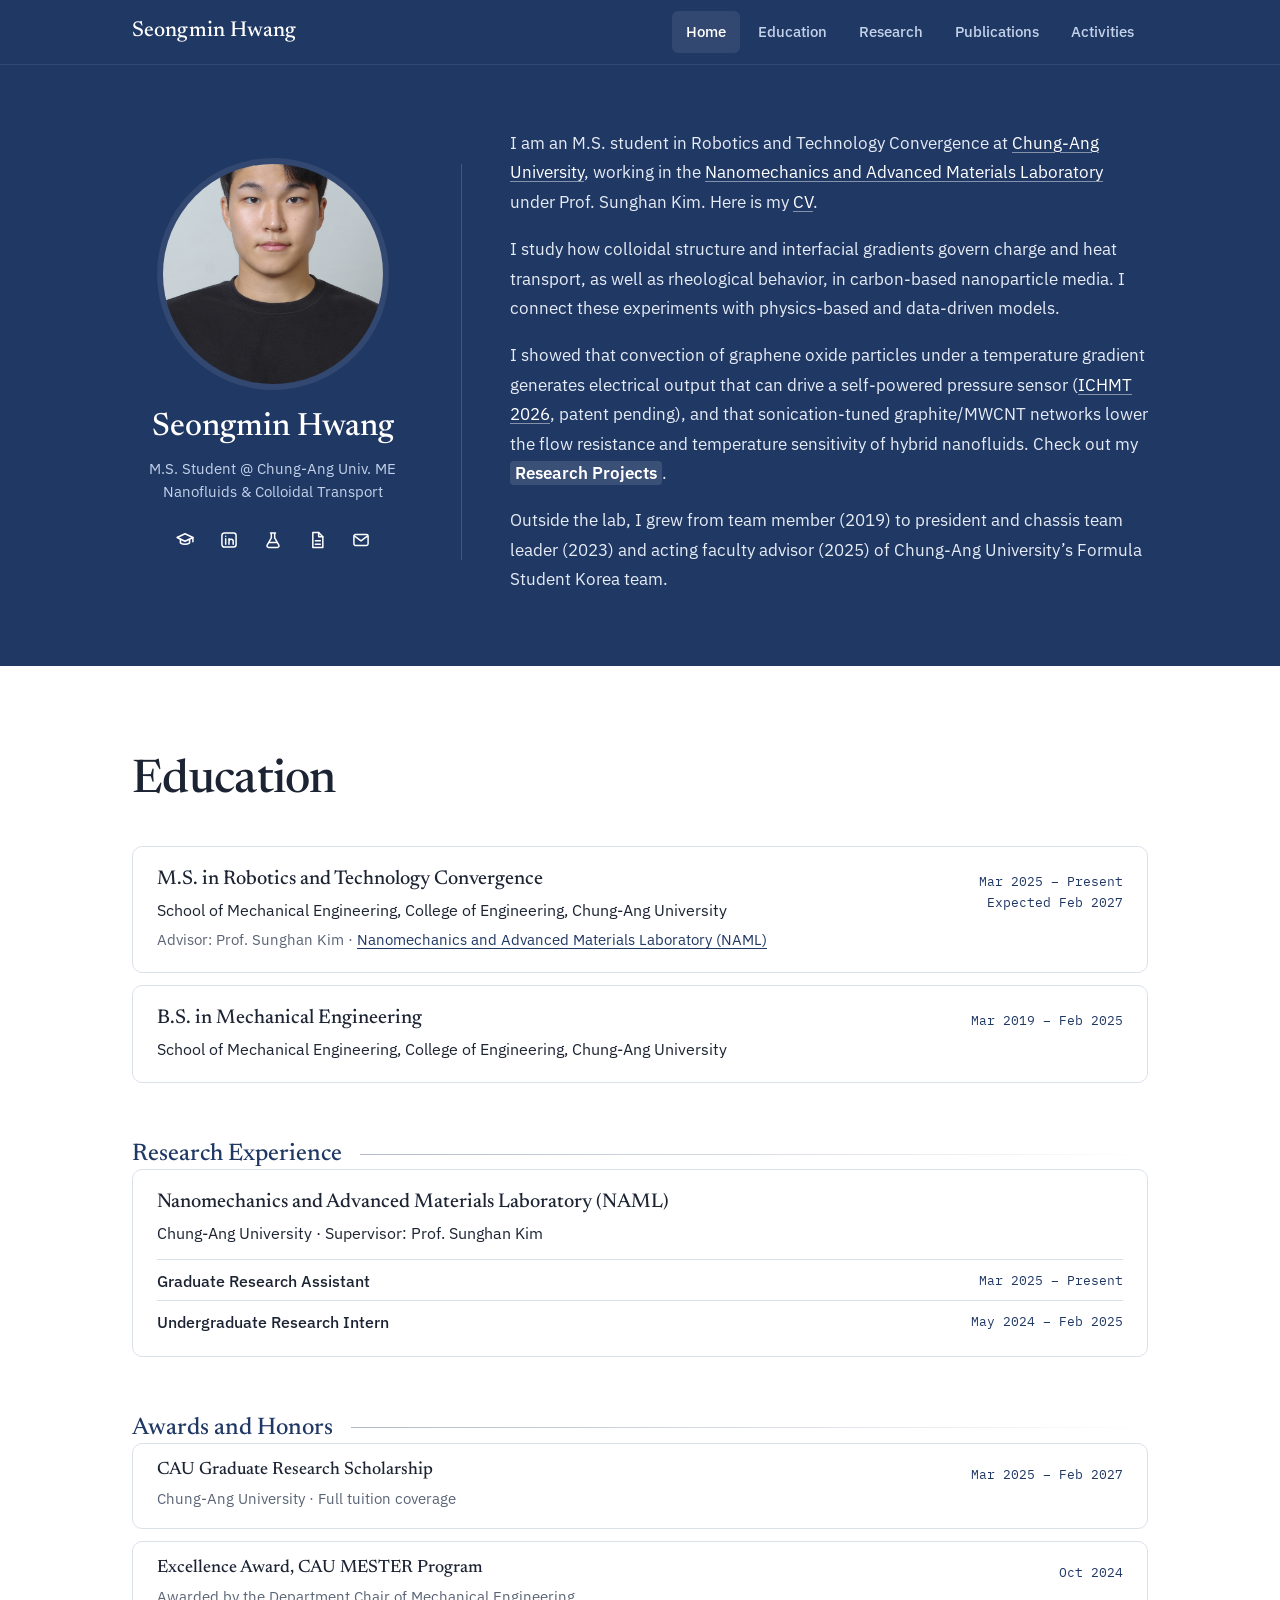
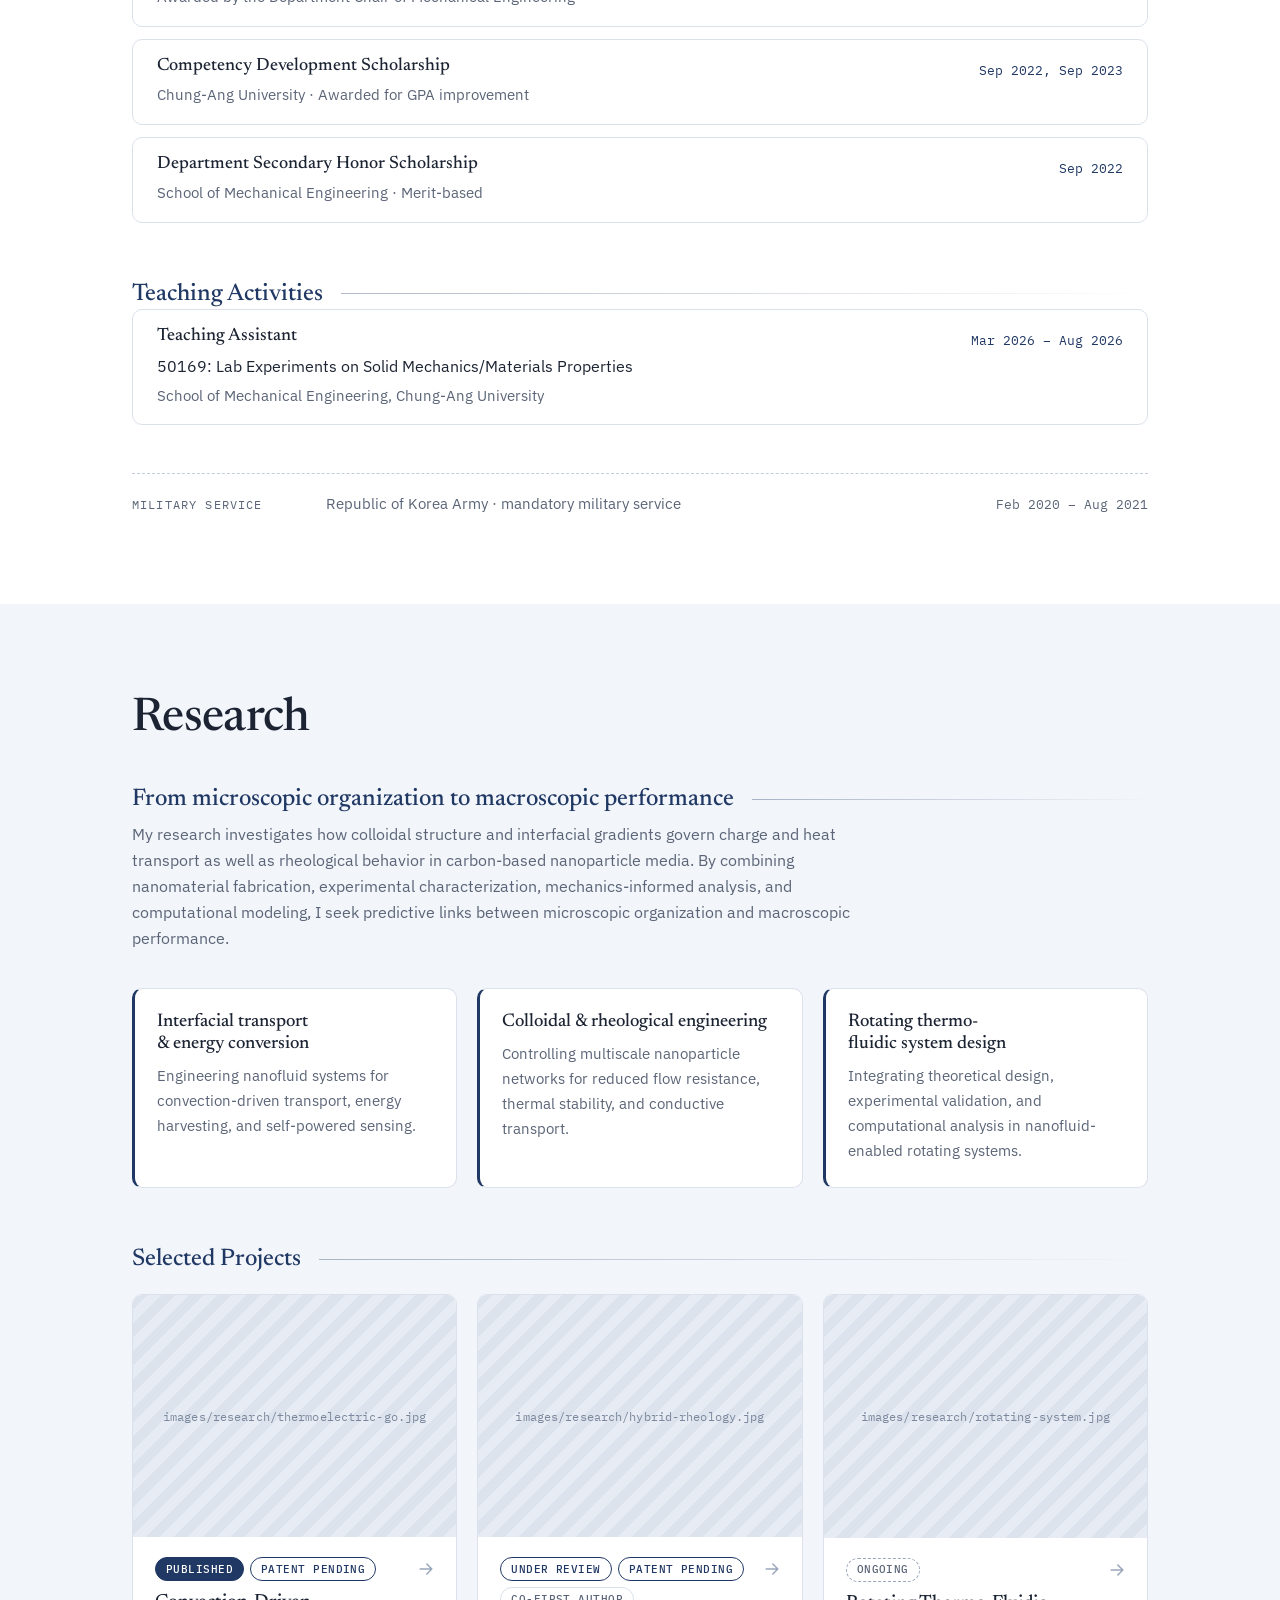
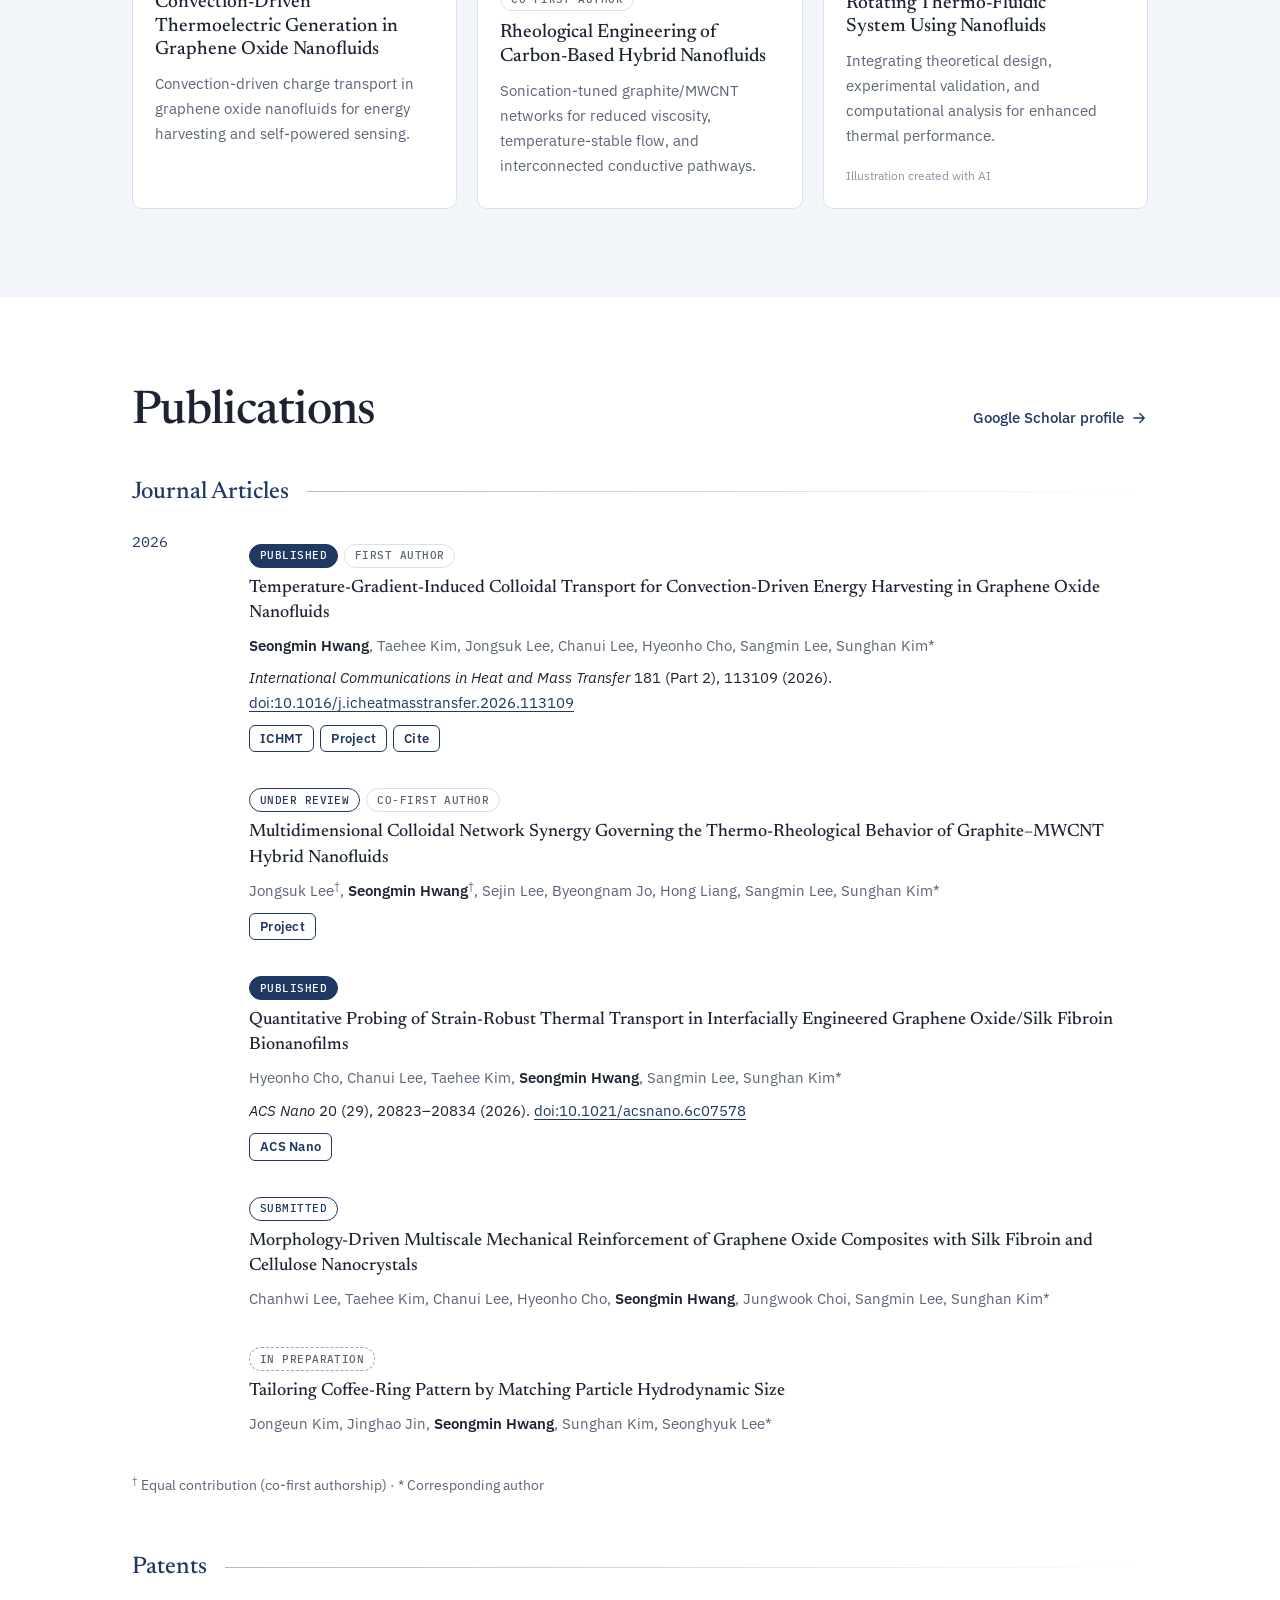
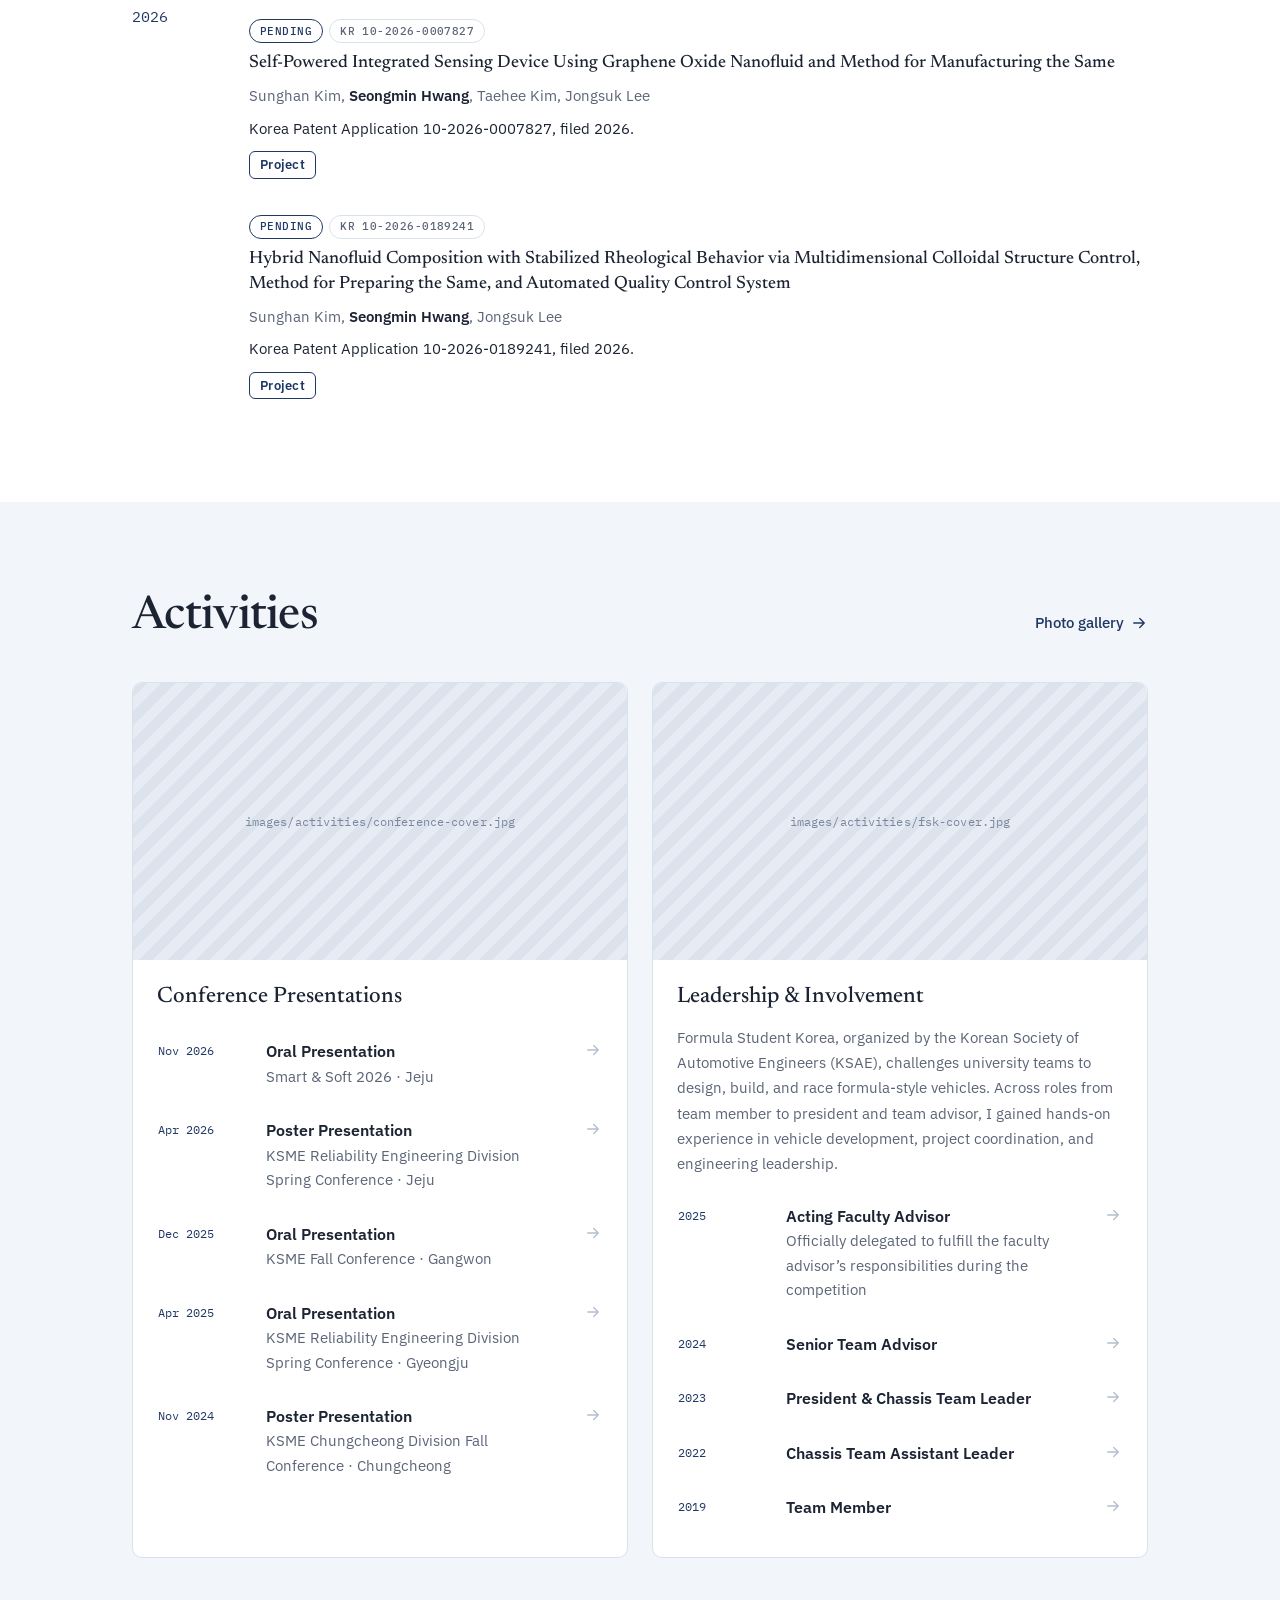
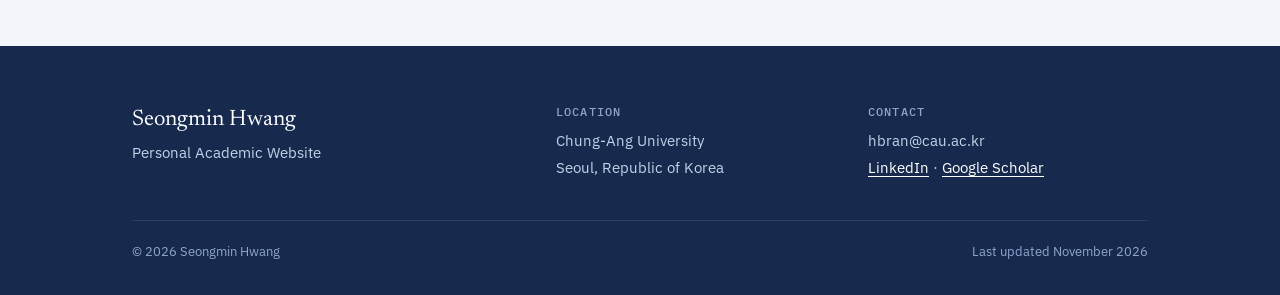
==== index.html @ fca3a4a6 "Remove Korean name from index.html Removed Korean name from the profile section." ====
<!DOCTYPE html>
<html lang="en">
<head>
	<meta charset="UTF-8">
	<meta name="viewport" content="width=device-width, initial-scale=1">
	<title>Seongmin Hwang</title>
	<meta name="description" content="Seongmin Hwang, M.S. student at Chung-Ang University (NAML). Research on colloidal structure, interfacial transport, and rheology of carbon-based nanofluids.">
	<meta property="og:title" content="Seongmin Hwang | Personal Academic Website">
	<meta property="og:description" content="Nanofluids, colloidal and rheological engineering, and multiphysics transport modeling at Chung-Ang University.">
	<meta property="og:type" content="website">
	<meta property="og:image" content="images/profile.jpg">
	<link rel="icon" href="data:image/svg+xml,%3Csvg xmlns='http://www.w3.org/2000/svg' viewBox='0 0 64 64'%3E%3Crect width='64' height='64' rx='12' fill='%23203864'/%3E%3Ctext x='32' y='42' text-anchor='middle' font-family='Georgia,serif' font-size='28' fill='white'%3ESH%3C/text%3E%3C/svg%3E">
	<link rel="preconnect" href="https://fonts.googleapis.com">
	<link rel="preconnect" href="https://fonts.gstatic.com" crossorigin>
	<link rel="stylesheet" href="https://fonts.googleapis.com/css2?family=IBM+Plex+Mono:wght@500&amp;family=IBM+Plex+Sans:wght@400;500;600&amp;family=Newsreader:ital,opsz,wght@0,6..72,400;0,6..72,500;1,6..72,400&amp;display=swap">
	<link rel="stylesheet" href="assets/site.css">
</head>
<body>
	<svg width="0" height="0" style="position:absolute" aria-hidden="true">
		<symbol id="i-cv" viewBox="0 0 24 24">
			<path d="M7 3h7l5 5v13H7z"/>
			<path d="M14 3v5h5"/>
			<path d="M10 13h6M10 17h6"/>
		</symbol>
		<symbol id="i-mail" viewBox="0 0 24 24">
			<rect x="3.5" y="5.5" width="17" height="13" rx="2"/>
			<path d="m4 7 8 6 8-6"/>
		</symbol>
		<symbol id="i-in" viewBox="0 0 24 24">
			<rect x="3.5" y="3.5" width="17" height="17" rx="3"/>
			<path d="M8 10.5V17M8 7.5v.01M12 17v-6.5M12 13.5a2.5 2.5 0 0 1 5 0V17"/>
		</symbol>
		<symbol id="i-scholar" viewBox="0 0 24 24">
			<path d="M2.5 9 12 4.5 21.5 9 12 13.5z"/>
			<path d="M6.5 11v4.5c3 2.2 8 2.2 11 0V11"/>
			<path d="M21.5 9v5"/>
		</symbol>
		<symbol id="i-lab" viewBox="0 0 24 24">
			<path d="M9 3.5h6M10 3.5v6l-5 8.6A2 2 0 0 0 6.7 21h10.6a2 2 0 0 0 1.7-2.9L14 9.5v-6"/>
			<path d="M7.6 15h8.8"/>
		</symbol>
		<symbol id="i-arrow" viewBox="0 0 24 24">
			<path d="M5 12h14M13 6l6 6-6 6"/>
		</symbol>
		<symbol id="i-menu" viewBox="0 0 24 24">
			<path d="M4 7h16M4 12h16M4 17h16"/>
		</symbol>
	</svg>

	<header class="site-header">
		<div class="wrap bar">
			<a class="brand" href="#top">Seongmin Hwang</a>
			<button class="menu-btn" type="button" aria-expanded="false" aria-controls="site-nav">
				<svg class="i"><use href="#i-menu"/></svg>
				Menu
			</button>
			<nav id="site-nav" class="nav" aria-label="Main">
				<a href="#top">Home</a>
				<a href="#education">Education</a>
				<a href="#research">Research</a>
				<a href="#publications">Publications</a>
				<a href="#activities">Activities</a>
			</nav>
		</div>
	</header>

	<main>
		<!-- Home -->
		<section class="hero" id="top">
			<div class="wrap intro">
				<div class="id-card">
					<figure class="frame portrait" data-label="images/profile.jpg">
						<img src="images/profile.jpg" alt="Portrait of Seongmin Hwang" onerror="this.remove()">
					</figure>
					<h1>Seongmin Hwang</h1>
					<p class="tagline">
						M.S. Student @ Chung-Ang Univ. ME<br>
						Nanofluids &amp; Colloidal Transport
					</p>
					<ul class="icon-links">
						<li>
							<a href="https://scholar.google.com/citations?user=pq1QQA0AAAAJ&amp;hl=ko" aria-label="Google Scholar" title="Google Scholar">
								<svg class="i"><use href="#i-scholar"/></svg>
							</a>
						</li>
						<li>
							<a href="https://www.linkedin.com/in/seongmin-hwang-961566338/" aria-label="LinkedIn" title="LinkedIn">
								<svg class="i"><use href="#i-in"/></svg>
							</a>
						</li>
						<li>
							<a href="https://www.namlcau.com/" aria-label="NAML lab website" title="NAML Lab">
								<svg class="i"><use href="#i-lab"/></svg>
							</a>
						</li>
						<li>
							<a href="https://drive.google.com/file/d/1NrIBhQO7AXUcRpvlf4sNOqcQjbE2rR7X/view?usp=sharing" aria-label="CV (PDF)" title="CV (PDF)">
								<svg class="i"><use href="#i-cv"/></svg>
							</a>
						</li>
						<li>
							<a href="mailto:hbran@cau.ac.kr" aria-label="Email hbran@cau.ac.kr" title="hbran@cau.ac.kr">
								<svg class="i"><use href="#i-mail"/></svg>
							</a>
						</li>
					</ul>
				</div>
				<div class="bio">
					<p>
						I am an M.S. student in Robotics and Technology Convergence at
						<a href="https://www.cau.ac.kr/">Chung-Ang University</a>, working in the
						<a href="https://www.namlcau.com/">Nanomechanics and Advanced Materials Laboratory</a> under Prof. Sunghan Kim. Here is my
						<a href="https://drive.google.com/file/d/1NrIBhQO7AXUcRpvlf4sNOqcQjbE2rR7X/view?usp=sharing">CV</a>.
					</p>
					<p>
						I study how colloidal structure and interfacial gradients govern charge and heat transport, as well as rheological behavior, in carbon-based nanoparticle media. I connect these experiments with physics-based and data-driven models.
					</p>
					<p>
						I showed that convection of graphene oxide particles under a temperature gradient generates electrical output that can drive a self-powered pressure sensor (<a href="https://doi.org/10.1016/j.icheatmasstransfer.2026.113109">ICHMT 2026</a>, patent pending), and that sonication-tuned graphite/MWCNT networks lower the flow resistance and temperature sensitivity of hybrid nanofluids. Check out my
						<a class="em" href="#research">Research Projects</a>.
					</p>
					<p>
						Outside the lab, I grew from team member (2019) to president and chassis team leader (2023) and acting faculty advisor (2025) of Chung-Ang University’s Formula Student Korea team.
					</p>
				</div>
			</div>
		</section>

		<!-- Education -->
		<section class="section" id="education">
			<div class="wrap">
				<div class="section-head">
					<h2>Education</h2>
				</div>
				<div class="stack">
					<article class="row-card">
						<div class="rc-main">
							<h3>M.S. in Robotics and Technology Convergence</h3>
							<p>
								School of Mechanical Engineering, College of Engineering, Chung-Ang University
							</p>
							<p class="rc-note">
								Advisor: Prof. Sunghan Kim ·
								<a href="https://www.namlcau.com/">Nanomechanics and Advanced Materials Laboratory (NAML)</a>
							</p>
						</div>
						<span class="when">
							Mar 2025 – Present<br>
							Expected Feb 2027
						</span>
					</article>
					<article class="row-card">
						<div class="rc-main">
							<h3>B.S. in Mechanical Engineering</h3>
							<p>
								School of Mechanical Engineering, College of Engineering, Chung-Ang University
							</p>
						</div>
						<span class="when">Mar 2019 – Feb 2025</span>
					</article>
				</div>
				<div class="sub-block">
					<h3 class="subhead">Research Experience</h3>
					<div class="stack">
						<article class="row-card full">
							<div class="rc-main">
								<h3>Nanomechanics and Advanced Materials Laboratory (NAML)</h3>
								<p>Chung-Ang University · Supervisor: Prof. Sunghan Kim</p>
								<ul class="rc-roles">
									<li>
										<span>Graduate Research Assistant</span>
										<span class="when">Mar 2025 – Present</span>
									</li>
									<li>
										<span>Undergraduate Research Intern</span>
										<span class="when">May 2024 – Feb 2025</span>
									</li>
								</ul>
							</div>
						</article>
					</div>
				</div>
				<div class="sub-block">
					<h3 class="subhead">Awards and Honors</h3>
					<div class="stack">
						<article class="row-card compact">
							<div class="rc-main">
								<h3>CAU Graduate Research Scholarship</h3>
								<p class="rc-note">Chung-Ang University · Full tuition coverage</p>
							</div>
							<span class="when">Mar 2025 – Feb 2027</span>
						</article>
						<article class="row-card compact">
							<div class="rc-main">
								<h3>Excellence Award, CAU MESTER Program</h3>
								<p class="rc-note">
									Awarded by the Department Chair of Mechanical Engineering
								</p>
							</div>
							<span class="when">Oct 2024</span>
						</article>
						<article class="row-card compact">
							<div class="rc-main">
								<h3>Competency Development Scholarship</h3>
								<p class="rc-note">
									Chung-Ang University · Awarded for GPA improvement
								</p>
							</div>
							<span class="when">Sep 2022, Sep 2023</span>
						</article>
						<article class="row-card compact">
							<div class="rc-main">
								<h3>Department Secondary Honor Scholarship</h3>
								<p class="rc-note">
									School of Mechanical Engineering · Merit-based
								</p>
							</div>
							<span class="when">Sep 2022</span>
						</article>
					</div>
				</div>
				<div class="sub-block">
					<h3 class="subhead">Teaching Activities</h3>
					<div class="stack">
						<article class="row-card compact">
							<div class="rc-main">
								<h3>Teaching Assistant</h3>
								<p>
									50169: Lab Experiments on Solid Mechanics/Materials Properties
								</p>
								<p class="rc-note">
									School of Mechanical Engineering, Chung-Ang University
								</p>
							</div>
							<span class="when">Mar 2026 – Aug 2026</span>
						</article>
					</div>
				</div>
				<div class="service-note">
					<span class="sn-label">Military Service</span>
					<span>Republic of Korea Army · mandatory military service</span>
					<span class="when">Feb 2020 – Aug 2021</span>
				</div>
			</div>
		</section>

		<!-- Research -->
		<section class="section wash" id="research">
			<div class="wrap">
				<div class="section-head">
					<h2>Research</h2>
				</div>
				<div class="sub-block first">
					<h3 class="subhead">
						From microscopic organization to macroscopic performance
					</h3>
					<p class="subhead-desc">
						My research investigates how colloidal structure and interfacial gradients govern charge and heat transport as well as rheological behavior in carbon-based nanoparticle media. By combining nanomaterial fabrication, experimental characterization, mechanics-informed analysis, and computational modeling, I seek predictive links between microscopic organization and macroscopic performance.
					</p>
				</div>
				<div class="themes">
					<div class="theme">
						<h3>Interfacial transport &amp; energy conversion</h3>
						<p>
							Engineering nanofluid systems for convection-driven transport, energy harvesting, and self-powered sensing.
						</p>
					</div>
					<div class="theme">
						<h3>Colloidal &amp; rheological engineering</h3>
						<p>
							Controlling multiscale nanoparticle networks for reduced flow resistance, thermal stability, and conductive transport.
						</p>
					</div>
					<div class="theme">
						<h3>Rotating thermo-fluidic system design</h3>
						<p>
							Integrating theoretical design, experimental validation, and computational analysis in nanofluid-enabled rotating systems.
						</p>
					</div>
				</div>
				<div class="sub-block">
					<h3 class="subhead">Selected Projects</h3>
				</div>
				<div class="projects">
					<a class="project" href="research/thermoelectric.html">
						<figure class="frame" data-label="images/research/thermoelectric-go.jpg">
							<img src="images/research/thermoelectric-go.jpg" alt="Illustration of convection-driven charge transport in graphene oxide nanofluids" onerror="this.remove()">
						</figure>
						<div class="project-body">
							<svg class="i go-icon" aria-hidden="true"><use href="#i-arrow"/></svg>
							<div class="chips">
								<span class="chip solid">Published</span>
								<span class="chip">Patent pending</span>
							</div>
							<h3>
								Convection-Driven Thermoelectric Generation in Graphene Oxide Nanofluids
							</h3>
							<p>
								Convection-driven charge transport in graphene oxide nanofluids for energy harvesting and self-powered sensing.
							</p>
						</div>
					</a>
					<a class="project" href="research/rheology.html">
						<figure class="frame" data-label="images/research/hybrid-rheology.jpg">
							<img src="images/research/hybrid-rheology.jpg" alt="Illustration of graphite and MWCNT hybrid nanoparticle networks" onerror="this.remove()">
						</figure>
						<div class="project-body">
							<svg class="i go-icon" aria-hidden="true"><use href="#i-arrow"/></svg>
							<div class="chips">
								<span class="chip">Under review</span>
								<span class="chip">Patent pending</span>
								<span class="chip soft">Co-first author</span>
							</div>
							<h3>Rheological Engineering of Carbon-Based Hybrid Nanofluids</h3>
							<p>
								Sonication-tuned graphite/MWCNT networks for reduced viscosity, temperature-stable flow, and interconnected conductive pathways.
							</p>
						</div>
					</a>
					<a class="project" href="research/rotating.html">
						<figure class="frame" data-label="images/research/rotating-system.jpg">
							<img src="images/research/rotating-system.jpg" alt="Illustration of a rotating thermo-fluidic system using nanofluids" onerror="this.remove()">
						</figure>
						<div class="project-body">
							<svg class="i go-icon" aria-hidden="true"><use href="#i-arrow"/></svg>
							<div class="chips">
								<span class="chip dashed">Ongoing</span>
							</div>
							<h3>Rotating Thermo-Fluidic System Using Nanofluids</h3>
							<p>
								Integrating theoretical design, experimental validation, and computational analysis for enhanced thermal performance.
							</p>
							<p class="ai-note">Illustration created with AI</p>
						</div>
					</a>
				</div>
			</div>
		</section>

		<!-- Publications -->
		<section class="section" id="publications">
			<div class="wrap">
				<div class="section-head">
					<h2>Publications</h2>
					<a class="more" href="https://scholar.google.com/citations?user=pq1QQA0AAAAJ&amp;hl=ko">
						Google Scholar profile
						<svg class="i"><use href="#i-arrow"/></svg>
					</a>
				</div>
				<div class="pub-group">
					<h3 class="subhead">Journal Articles</h3>
					<div class="year-block">
						<span class="year">2026</span>
						<ol class="pubs">
							<li>
								<div class="chips">
									<span class="chip solid">Published</span>
									<span class="chip soft">First author</span>
								</div>
								<p class="pub-title">
									Temperature-Gradient-Induced Colloidal Transport for Convection-Driven Energy Harvesting in Graphene Oxide Nanofluids
								</p>
								<p class="authors">
									<b>Seongmin Hwang</b>, Taehee Kim, Jongsuk Lee, Chanui Lee, Hyeonho Cho, Sangmin Lee, Sunghan Kim*
								</p>
								<p class="venue">
									<em>International Communications in Heat and Mass Transfer</em> 181 (Part 2), 113109 (2026).
									<a href="https://doi.org/10.1016/j.icheatmasstransfer.2026.113109">doi:10.1016/j.icheatmasstransfer.2026.113109</a>
								</p>
								<div class="pub-links">
									<a href="https://doi.org/10.1016/j.icheatmasstransfer.2026.113109">ICHMT</a>
									<a href="research/thermoelectric.html">Project</a>
									<a href="research/thermoelectric.html#cite">Cite</a>
								</div>
							</li>
							<li>
								<div class="chips">
									<span class="chip">Under review</span>
									<span class="chip soft">Co-first author</span>
								</div>
								<p class="pub-title">
									Multidimensional Colloidal Network Synergy Governing the Thermo-Rheological Behavior of Graphite–MWCNT Hybrid Nanofluids
								</p>
								<p class="authors">
									Jongsuk Lee<sup>†</sup>, <b>Seongmin Hwang</b><sup>†</sup>, Sejin Lee, Byeongnam Jo, Hong Liang, Sangmin Lee, Sunghan Kim*
								</p>
								<div class="pub-links">
									<a href="research/rheology.html">Project</a>
								</div>
							</li>
							<li>
								<div class="chips">
									<span class="chip solid">Published</span>
								</div>
								<p class="pub-title">
									Quantitative Probing of Strain-Robust Thermal Transport in Interfacially Engineered Graphene Oxide/Silk Fibroin Bionanofilms
								</p>
								<p class="authors">
									Hyeonho Cho, Chanui Lee, Taehee Kim, <b>Seongmin Hwang</b>, Sangmin Lee, Sunghan Kim*
								</p>
								<p class="venue">
									<em>ACS Nano</em> 20 (29), 20823–20834 (2026).
									<a href="https://doi.org/10.1021/acsnano.6c07578">doi:10.1021/acsnano.6c07578</a>
								</p>
								<div class="pub-links">
									<a href="https://doi.org/10.1021/acsnano.6c07578">ACS Nano</a>
								</div>
							</li>
							<li>
								<div class="chips">
									<span class="chip">Submitted</span>
								</div>
								<p class="pub-title">
									Morphology-Driven Multiscale Mechanical Reinforcement of Graphene Oxide Composites with Silk Fibroin and Cellulose Nanocrystals
								</p>
								<p class="authors">
									Chanhwi Lee, Taehee Kim, Chanui Lee, Hyeonho Cho, <b>Seongmin Hwang</b>, Jungwook Choi, Sangmin Lee, Sunghan Kim*
								</p>
							</li>
							<li>
								<div class="chips">
									<span class="chip dashed">In preparation</span>
								</div>
								<p class="pub-title">
									Tailoring Coffee-Ring Pattern by Matching Particle Hydrodynamic Size
								</p>
								<p class="authors">
									Jongeun Kim, Jinghao Jin, <b>Seongmin Hwang</b>, Sunghan Kim, Seonghyuk Lee*
								</p>
							</li>
						</ol>
					</div>
					<p class="legend">
						<sup>†</sup> Equal contribution (co-first authorship) · * Corresponding author
					</p>
				</div>
				<div class="pub-group">
					<h3 class="subhead">Patents</h3>
					<div class="year-block">
						<span class="year">2026</span>
						<ol class="pubs">
							<li>
								<div class="chips">
									<span class="chip">Pending</span>
									<span class="chip soft">KR 10-2026-0007827</span>
								</div>
								<p class="pub-title">
									Self-Powered Integrated Sensing Device Using Graphene Oxide Nanofluid and Method for Manufacturing the Same
								</p>
								<p class="authors">
									Sunghan Kim, <b>Seongmin Hwang</b>, Taehee Kim, Jongsuk Lee
								</p>
								<p class="venue">
									Korea Patent Application 10-2026-0007827, filed 2026.
								</p>
								<div class="pub-links">
									<a href="research/thermoelectric.html">Project</a>
								</div>
							</li>
							<li>
								<div class="chips">
									<span class="chip">Pending</span>
									<span class="chip soft">KR 10-2026-0189241</span>
								</div>
								<p class="pub-title">
									Hybrid Nanofluid Composition with Stabilized Rheological Behavior via Multidimensional Colloidal Structure Control, Method for Preparing the Same, and Automated Quality Control System
								</p>
								<p class="authors">
									Sunghan Kim, <b>Seongmin Hwang</b>, Jongsuk Lee
								</p>
								<p class="venue">
									Korea Patent Application 10-2026-0189241, filed 2026.
								</p>
								<div class="pub-links">
									<a href="research/rheology.html">Project</a>
								</div>
							</li>
						</ol>
					</div>
				</div>
			</div>
		</section>

		<!-- Activities -->
		<section class="section wash" id="activities">
			<div class="wrap">
				<div class="section-head">
					<h2>Activities</h2>
					<a class="more" href="gallery.html">
						Photo gallery
						<svg class="i"><use href="#i-arrow"/></svg>
					</a>
				</div>
				<div class="act-grid">
					<article class="act">
						<figure class="frame" data-label="images/activities/conference-cover.jpg">
							<img src="images/activities/conference-cover.jpg" alt="Giving an oral presentation at a conference" onerror="this.remove()">
						</figure>
						<div class="act-body">
							<h3>Conference Presentations</h3>
							<ol class="timeline">
								<li>
									<a class="tl" href="gallery.html#2026-11-smart-soft">
										<span class="when">Nov 2026</span>
										<span class="what">
											<strong>Oral Presentation</strong>
											<span>Smart &amp; Soft 2026 · Jeju</span>
										</span>
										<svg class="i tl-go" aria-hidden="true"><use href="#i-arrow"/></svg>
									</a>
								</li>
								<li>
									<a class="tl" href="gallery.html#2026-04-ksme-reliability">
										<span class="when">Apr 2026</span>
										<span class="what">
											<strong>Poster Presentation</strong>
											<span>KSME Reliability Engineering Division Spring Conference · Jeju</span>
										</span>
										<svg class="i tl-go" aria-hidden="true"><use href="#i-arrow"/></svg>
									</a>
								</li>
								<li>
									<a class="tl" href="gallery.html#2025-12-ksme-fall">
										<span class="when">Dec 2025</span>
										<span class="what">
											<strong>Oral Presentation</strong>
											<span>KSME Fall Conference · Gangwon</span>
										</span>
										<svg class="i tl-go" aria-hidden="true"><use href="#i-arrow"/></svg>
									</a>
								</li>
								<li>
									<a class="tl" href="gallery.html#2025-04-ksme-reliability">
										<span class="when">Apr 2025</span>
										<span class="what">
											<strong>Oral Presentation</strong>
											<span>KSME Reliability Engineering Division Spring Conference · Gyeongju</span>
										</span>
										<svg class="i tl-go" aria-hidden="true"><use href="#i-arrow"/></svg>
									</a>
								</li>
								<li>
									<a class="tl" href="gallery.html#2024-11-ksme-chungcheong">
										<span class="when">Nov 2024</span>
										<span class="what">
											<strong>Poster Presentation</strong>
											<span>KSME Chungcheong Division Fall Conference · Chungcheong</span>
										</span>
										<svg class="i tl-go" aria-hidden="true"><use href="#i-arrow"/></svg>
									</a>
								</li>
							</ol>
						</div>
					</article>
					<article class="act">
						<figure class="frame" data-label="images/activities/fsk-cover.jpg">
							<img src="images/activities/fsk-cover.jpg" alt="Formula Student team photo at the competition" onerror="this.remove()">
						</figure>
						<div class="act-body">
							<h3>Leadership &amp; Involvement</h3>
							<p>
								Formula Student Korea, organized by the Korean Society of Automotive Engineers (KSAE), challenges university teams to design, build, and race formula-style vehicles. Across roles from team member to president and team advisor, I gained hands-on experience in vehicle development, project coordination, and engineering leadership.
							</p>
							<ol class="timeline">
								<li>
									<a class="tl" href="gallery.html#formula-student">
										<span class="when">2025</span>
										<span class="what">
											<strong>Acting Faculty Advisor</strong>
											<span>Officially delegated to fulfill the faculty advisor’s responsibilities during the competition</span>
										</span>
										<svg class="i tl-go" aria-hidden="true"><use href="#i-arrow"/></svg>
									</a>
								</li>
								<li>
									<a class="tl" href="gallery.html#formula-student">
										<span class="when">2024</span>
										<span class="what">
											<strong>Senior Team Advisor</strong>
										</span>
										<svg class="i tl-go" aria-hidden="true"><use href="#i-arrow"/></svg>
									</a>
								</li>
								<li>
									<a class="tl" href="gallery.html#formula-student">
										<span class="when">2023</span>
										<span class="what">
											<strong>President &amp; Chassis Team Leader</strong>
										</span>
										<svg class="i tl-go" aria-hidden="true"><use href="#i-arrow"/></svg>
									</a>
								</li>
								<li>
									<a class="tl" href="gallery.html#formula-student">
										<span class="when">2022</span>
										<span class="what">
											<strong>Chassis Team Assistant Leader</strong>
										</span>
										<svg class="i tl-go" aria-hidden="true"><use href="#i-arrow"/></svg>
									</a>
								</li>
								<li>
									<a class="tl" href="gallery.html#formula-student">
										<span class="when">2019</span>
										<span class="what">
											<strong>Team Member</strong>
										</span>
										<svg class="i tl-go" aria-hidden="true"><use href="#i-arrow"/></svg>
									</a>
								</li>
							</ol>
						</div>
					</article>
				</div>
			</div>
		</section>
	</main>

	<footer class="site-footer">
		<div class="wrap">
			<div class="foot-grid">
				<div>
					<p class="name">Seongmin Hwang</p>
					<p>Personal Academic Website</p>
				</div>
				<div>
					<h4>Location</h4>
					<p>Chung-Ang University</p>
					<p>Seoul, Republic of Korea</p>
				</div>
				<div>
					<h4>Contact</h4>
					<p>hbran@cau.ac.kr</p>
					<p>
						<a href="https://www.linkedin.com/in/seongmin-hwang-961566338/">LinkedIn</a> ·
						<a href="https://scholar.google.com/citations?user=pq1QQA0AAAAJ&amp;hl=ko">Google Scholar</a>
					</p>
				</div>
			</div>
			<div class="foot-bottom">
				<span>© 2026 Seongmin Hwang</span>
				<span>Last updated November 2026</span>
			</div>
		</div>
	</footer>

	<script src="assets/site.js"></script>
</body>
</html>
---- assets/site.css ----
:root {
	/* Layout: navy bar flowing into a navy hero; content in a 1080px column;
	   sections alternate white and a blue-tinted wash; dates sit in a mono rail. */
	--navy: #203864;
	--navy-deep: #172a4d;
	--ink: #1c2433;
	--muted: #5b6577;
	--paper: #ffffff;
	--wash: #f2f5fa;
	--line: #dbe1eb;
	--sky: #c3d2ea;
	--font-display: "Newsreader", "Times New Roman", Georgia, serif;
	--font-body: "IBM Plex Sans", "Apple SD Gothic Neo", "Noto Sans KR", system-ui, -apple-system, "Segoe UI", sans-serif;
	--font-mono: "IBM Plex Mono", ui-monospace, "SFMono-Regular", Menlo, monospace;
	--wrap: 1080px;
	--gutter: clamp(16px, 4vw, 32px);
	--radius: 10px;
	color-scheme: light;
}

*,
*::before,
*::after {
	box-sizing: border-box;
}

html {
	scroll-behavior: smooth;
	scroll-padding-top: 76px;
	-webkit-text-size-adjust: 100%;
}

body {
	margin: 0;
	background: var(--paper);
	color: var(--ink);
	font-family: var(--font-body);
	font-size: 16px;
	line-height: 1.65;
	-webkit-font-smoothing: antialiased;
}

sup {
	font-size: 0.72em;
	line-height: 0;
	vertical-align: super;
}

img {
	max-width: 100%;
	display: block;
}

a {
	color: var(--navy);
	text-underline-offset: 3px;
	text-decoration-thickness: 1px;
}

a:hover {
	text-decoration-thickness: 2px;
}

:focus-visible {
	outline: 2px solid #5b84c4;
	outline-offset: 3px;
	border-radius: 4px;
}

h1,
h2,
h3 {
	font-family: var(--font-display);
	font-weight: 500;
	line-height: 1.2;
	text-wrap: balance;
	margin: 0;
	color: var(--ink);
}

h2 {
	font-size: clamp(1.9rem, 3.2vw, 2.4rem);
	letter-spacing: -0.01em;
}

h3 {
	font-size: 1.3rem;
}

p {
	margin: 0;
}

.wrap {
	max-width: var(--wrap);
	margin: 0 auto;
	padding: 0 var(--gutter);
}

.sr {
	position: absolute;
	width: 1px;
	height: 1px;
	overflow: hidden;
	clip: rect(0 0 0 0);
	white-space: nowrap;
}

.i {
	width: 18px;
	height: 18px;
	flex: none;
	fill: none;
	stroke: currentColor;
	stroke-width: 1.8;
	stroke-linecap: round;
	stroke-linejoin: round;
}

/* ---------- Header ---------- */
.site-header {
	position: sticky;
	top: 0;
	z-index: 50;
	background: var(--navy);
	border-bottom: 1px solid rgba(255,255,255,0.08);
}

.bar {
	display: flex;
	align-items: center;
	justify-content: space-between;
	gap: 24px;
	height: 64px;
}

.brand {
	color: #fff;
	text-decoration: none;
	font-family: var(--font-display);
	font-size: 1.35rem;
	font-weight: 500;
	letter-spacing: 0.005em;
}

.brand:hover {
	text-decoration: none;
	opacity: 0.9;
}

.nav {
	display: flex;
	gap: 4px;
}

.nav a {
	color: var(--sky);
	text-decoration: none;
	font-size: 0.95rem;
	font-weight: 500;
	padding: 8px 14px;
	border-radius: 6px;
}

.nav a:hover,
.nav a[aria-current="true"] {
	color: #fff;
	background: rgba(255,255,255,0.08);
}

.menu-btn {
	display: none;
	align-items: center;
	gap: 8px;
	background: transparent;
	color: #fff;
	border: 1px solid rgba(255,255,255,0.25);
	border-radius: 6px;
	padding: 7px 12px;
	font: inherit;
	font-size: 0.9rem;
	cursor: pointer;
}

/* ---------- Intro (photo card + short bio) ---------- */
.hero {
	background: var(--navy);
	color: #fff;
	padding: 64px 0 72px;
}

.intro {
	display: grid;
	grid-template-columns: 330px 1fr;
	align-items: center;
}

.id-card {
	display: flex;
	flex-direction: column;
	align-items: center;
	text-align: center;
	padding-right: 48px;
	border-right: 1px solid rgba(255,255,255,0.16);
}

.id-card .portrait {
	width: 220px;
	aspect-ratio: 1 / 1;
	border-radius: 50%;
	box-shadow: 0 0 0 6px rgba(255,255,255,0.08);
}

.id-card h1 {
	color: #fff;
	font-size: 2rem;
	font-weight: 500;
	margin-top: 24px;
}

.id-card .ko {
	color: var(--sky);
	font-size: 0.95rem;
	letter-spacing: 0.04em;
	margin-top: 2px;
}

.tagline {
	color: var(--sky);
	font-size: 0.92rem;
	line-height: 1.55;
	margin-top: 12px;
	text-wrap: balance;
}

.icon-links {
	list-style: none;
	padding: 0;
	margin: 16px 0 0;
	display: flex;
	gap: 4px;
	justify-content: center;
}

.icon-links a {
	display: grid;
	place-items: center;
	width: 40px;
	height: 40px;
	border-radius: 50%;
	color: #fff;
	transition: background-color .15s ease;
}

.icon-links a:hover {
	background: rgba(255,255,255,0.12);
}

.icon-links .i {
	width: 20px;
	height: 20px;
}

.bio {
	padding-left: 48px;
	display: grid;
	gap: 18px;
	max-width: calc(64ch + 48px);
	font-size: 1.05rem;
	line-height: 1.75;
	color: #e6ecf6;
}

.bio a {
	color: #fff;
	text-decoration-color: rgba(255,255,255,0.45);
}

.bio a:hover {
	text-decoration-color: #fff;
}

.bio a.em {
	font-weight: 600;
	text-decoration: none;
	background: rgba(255,255,255,0.12);
	padding: 1px 5px;
	border-radius: 4px;
}

.bio a.em:hover {
	background: rgba(255,255,255,0.2);
}

/* ---------- Sections ---------- */
.section {
	padding: 88px 0;
}

.section.wash {
	background: var(--wash);
}

.section-head {
	display: flex;
	align-items: baseline;
	justify-content: space-between;
	gap: 16px;
	flex-wrap: wrap;
	margin-bottom: 36px;
}

.section-head .more {
	font-size: 0.92rem;
	font-weight: 500;
	display: inline-flex;
	align-items: center;
	gap: 6px;
	text-decoration: none;
}

.section-head .more:hover {
	text-decoration: underline;
}

.label {
	font-family: var(--font-mono);
	font-size: 0.74rem;
	font-weight: 500;
	letter-spacing: 0.1em;
	text-transform: uppercase;
	color: var(--muted);
	margin: 0 0 14px;
}

.prose {
	max-width: 66ch;
	display: grid;
	gap: 16px;
}

.prose p {
	color: var(--ink);
}

.muted {
	color: var(--muted);
}

.note {
	font-size: 0.85rem;
	color: var(--muted);
	margin-top: 18px;
}

.timeline {
	list-style: none;
	margin: 0;
	padding: 0;
	display: grid;
}

.timeline li {
	display: grid;
	grid-template-columns: 128px 1fr;
	gap: 20px;
	padding: 16px 0;
	border-top: 1px solid var(--line);
}

.timeline li:last-child {
	border-bottom: 1px solid var(--line);
}

.when {
	font-family: var(--font-mono);
	font-size: 0.82rem;
	color: var(--navy);
	font-variant-numeric: tabular-nums;
	padding-top: 2px;
}

.what strong {
	display: block;
	font-weight: 600;
}

.what span {
	display: block;
	color: var(--muted);
	font-size: 0.93rem;
}

/* Education */

/* Section titles and subheads */
.section-head h2 {
	font-size: clamp(2.2rem, 4.2vw, 2.9rem);
	letter-spacing: -0.015em;
}

.sub-block {
	margin-top: 56px;
	margin-bottom: 20px;
}

.sub-block.first {
	margin-top: 0;
}

.subhead {
	display: flex;
	align-items: center;
	gap: 18px;
	font-family: var(--font-display);
	font-size: 1.5rem;
	font-weight: 500;
	line-height: 1.25;
	color: var(--navy);
}

.subhead::after {
	content: "";
	flex: 1;
	min-width: 40px;
	height: 1px;
	background: linear-gradient(90deg, rgba(32,56,100,0.35), rgba(32,56,100,0));
}

.subhead-desc {
	margin-top: 8px;
	max-width: 72ch;
	color: var(--muted);
	font-size: 0.98rem;
	line-height: 1.65;
}

/* Education: vertical cards */
.stack {
	display: grid;
	gap: 12px;
}

.row-card {
	display: grid;
	grid-template-columns: 1fr auto;
	gap: 6px 32px;
	align-items: start;
	padding: 20px 24px;
	background: var(--paper);
	border: 1px solid var(--line);
	border-radius: var(--radius);
	transition: transform .25s ease, box-shadow .25s ease;
}

.row-card h3 {
	font-size: 1.25rem;
}

.row-card.compact {
	padding: 16px 24px;
}

.row-card.compact h3 {
	font-size: 1.12rem;
}

.rc-main {
	display: grid;
	gap: 4px;
}

.rc-main h3 {
	margin-bottom: 2px;
}

.rc-note {
	color: var(--muted);
	font-size: 0.93rem;
}

.row-card > .when {
	text-align: right;
	white-space: nowrap;
	padding-top: 4px;
	line-height: 1.6;
}

.rc-roles {
	list-style: none;
	margin: 8px 0 0;
	padding: 0;
	display: grid;
	gap: 6px;
}

.rc-roles li {
	display: flex;
	justify-content: space-between;
	gap: 16px;
	padding-top: 8px;
	border-top: 1px solid var(--line);
}

.rc-roles li span:first-child {
	font-weight: 500;
}

.service-note {
	display: grid;
	grid-template-columns: 170px 1fr auto;
	gap: 8px 24px;
	align-items: baseline;
	margin-top: 48px;
	padding-top: 18px;
	border-top: 1px dashed #c3ccda;
	color: var(--muted);
	font-size: 0.92rem;
}

.sn-label {
	font-family: var(--font-mono);
	font-size: 0.72rem;
	letter-spacing: 0.1em;
	text-transform: uppercase;
}

.service-note .when {
	color: var(--muted);
}

.row-card.full {
	grid-template-columns: 1fr;
}

/* Research */
.themes {
	display: grid;
	grid-template-columns: repeat(3, 1fr);
	gap: 20px;
	margin-top: 36px;
}

.theme {
	background: var(--paper);
	border: 1px solid var(--line);
	border-radius: var(--radius);
	padding: 22px 22px 24px;
	border-left: 3px solid var(--navy);
}

.theme h3 {
	font-size: 1.15rem;
	margin-bottom: 8px;
}

.theme p {
	color: var(--muted);
	font-size: 0.95rem;
}

.projects {
	display: grid;
	grid-template-columns: repeat(3, 1fr);
	gap: 20px;
	margin-top: 20px;
}

.project {
	display: flex;
	flex-direction: column;
	background: var(--paper);
	border: 1px solid var(--line);
	border-radius: var(--radius);
	overflow: hidden;
}

.project .frame {
	aspect-ratio: 4 / 3;
	border-radius: 0;
}

.project-body {
	display: flex;
	flex-direction: column;
	gap: 10px;
	padding: 20px 22px 22px;
	flex: 1;
}

.project h3 {
	font-size: 1.2rem;
}

.project p {
	color: var(--muted);
	font-size: 0.95rem;
}

.project .go {
	margin-top: auto;
	padding-top: 6px;
	font-size: 0.9rem;
	font-weight: 500;
	display: inline-flex;
	align-items: center;
	gap: 6px;
	text-decoration: none;
}

.project .go:hover {
	text-decoration: underline;
}

.chips {
	display: flex;
	flex-wrap: wrap;
	gap: 6px;
}

.chip {
	display: inline-flex;
	align-items: center;
	height: 24px;
	padding: 0 10px;
	border-radius: 999px;
	font-family: var(--font-mono);
	font-size: 0.7rem;
	font-weight: 500;
	letter-spacing: 0.04em;
	text-transform: uppercase;
	white-space: nowrap;
	border: 1px solid var(--navy);
	color: var(--navy);
	background: transparent;
}

.chip.solid {
	background: var(--navy);
	color: #fff;
}

.chip.soft {
	border-color: var(--line);
	color: var(--muted);
}

.chip.dashed {
	border-style: dashed;
	border-color: #9aa6ba;
	color: var(--muted);
}

/* Publications */
.pub-group + .pub-group {
	margin-top: 56px;
}

.year-block {
	display: grid;
	grid-template-columns: 96px 1fr;
	gap: 20px;
	padding-top: 4px;
	margin-top: 18px;
}

.year {
	font-family: var(--font-mono);
	font-size: 0.95rem;
	color: var(--navy);
	font-variant-numeric: tabular-nums;
}

.pubs {
	list-style: none;
	margin: 0;
	padding: 0;
	display: grid;
	gap: 22px;
}

.pubs li {
	display: grid;
	gap: 8px;
}

.pub-title {
	font-family: var(--font-display);
	font-size: 1.12rem;
	line-height: 1.4;
	color: var(--ink);
	font-weight: 500;
}

.authors {
	font-size: 0.93rem;
	color: var(--muted);
}

.authors b {
	color: var(--ink);
	font-weight: 600;
}

.venue {
	font-size: 0.93rem;
	color: var(--ink);
}

.venue em {
	font-style: italic;
}

.venue a {
	word-break: break-word;
}

.legend {
	font-size: 0.85rem;
	color: var(--muted);
	margin-top: 22px;
}

.pub-links {
	display: flex;
	flex-wrap: wrap;
	gap: 6px;
	margin-top: 2px;
}

.pub-links a {
	display: inline-block;
	padding: 2px 10px;
	border: 1.5px solid var(--navy);
	border-radius: 6px;
	font-size: 0.8rem;
	font-weight: 600;
	letter-spacing: 0.02em;
	color: var(--navy);
	text-decoration: none;
	transition: background-color .2s ease, color .2s ease;
}

.pub-links a:hover {
	background: var(--navy);
	color: #fff;
	text-decoration: none;
}

/* Activities */
.act-grid {
	display: grid;
	grid-template-columns: 1fr 1fr;
	gap: 24px;
}

.act {
	background: var(--paper);
	border: 1px solid var(--line);
	border-radius: var(--radius);
	overflow: hidden;
	display: flex;
	flex-direction: column;
}

.act > .frame {
	aspect-ratio: 16 / 9;
	border-radius: 0;
}

.act-body {
	padding: 24px;
	display: grid;
	gap: 14px;
	flex: 1;
	align-content: start;
}

.act-body h3 {
	font-size: 1.4rem;
}

.act-body > p {
	color: var(--muted);
	font-size: 0.95rem;
}

.act .timeline li {
	grid-template-columns: 92px 1fr;
	padding: 12px 0;
}

.act .when {
	font-size: 0.78rem;
}

.act .go {
	font-size: 0.9rem;
	font-weight: 500;
	display: inline-flex;
	align-items: center;
	gap: 6px;
	text-decoration: none;
	margin-top: 4px;
}

.act .go:hover {
	text-decoration: underline;
}

/* ---------- Image frames (show a label until the photo is added) ---------- */
.frame {
	position: relative;
	overflow: hidden;
	margin: 0;
	background: repeating-linear-gradient(135deg, rgba(32,56,100,0.05) 0 10px, transparent 10px 20px), #e7ecf4;
}

.frame::after {
	content: attr(data-label);
	position: absolute;
	inset: 0;
	display: grid;
	place-items: center;
	padding: 12px;
	text-align: center;
	font-family: var(--font-mono);
	font-size: 0.72rem;
	letter-spacing: 0.01em;
	text-transform: none;
	color: #7a879c;
	overflow-wrap: anywhere;
}

.hero .frame {
	background: repeating-linear-gradient(135deg, rgba(255,255,255,0.05) 0 10px, transparent 10px 20px), #2b4675;
}

.hero .frame::after {
	color: var(--sky);
}

.frame img {
	position: absolute;
	inset: 0;
	width: 100%;
	height: 100%;
	object-fit: cover;
	z-index: 1;
}

.frame.contain img {
	object-fit: contain;
	background: #fff;
}

/* ---------- Subpages ---------- */
.page-hero {
	background: var(--navy);
	color: #fff;
	padding: 48px 0 56px;
}

.page-hero h1 {
	color: #fff;
	font-size: clamp(2.1rem, 4.4vw, 3rem);
	margin-top: 8px;
}

.page-hero p {
	color: #e3e9f4;
	max-width: 66ch;
	margin-top: 14px;
}

.crumb {
	font-size: 0.88rem;
	color: var(--sky);
	text-decoration: none;
	display: inline-flex;
	gap: 6px;
	align-items: center;
}

.crumb:hover {
	color: #fff;
}

.toc {
	display: flex;
	flex-wrap: wrap;
	gap: 8px;
	margin-top: 24px;
}

.toc a {
	color: #fff;
	text-decoration: none;
	font-size: 0.88rem;
	border: 1px solid rgba(255,255,255,0.3);
	border-radius: 999px;
	padding: 6px 14px;
}

.toc a:hover {
	background: rgba(255,255,255,0.1);
}

.proj {
	padding: 72px 0;
	border-bottom: 1px solid var(--line);
}

.proj:nth-of-type(even) {
	background: var(--wash);
}

.proj-head {
	display: grid;
	gap: 14px;
	margin-bottom: 32px;
}

.proj-head h2 {
	font-size: clamp(1.6rem, 3vw, 2.1rem);
	max-width: 28ch;
}

.proj-grid {
	display: grid;
	grid-template-columns: 1.3fr 1fr;
	gap: 48px;
	align-items: start;
}

.proj-text {
	display: grid;
	gap: 28px;
}

.proj-text h3 {
	font-size: 1.15rem;
	margin-bottom: 8px;
	color: var(--navy);
}

.proj-text p {
	color: var(--ink);
}

.proj-text ul {
	margin: 0;
	padding-left: 1.1em;
	display: grid;
	gap: 6px;
}

.proj-text li::marker {
	color: var(--navy);
}

.figs {
	display: grid;
	gap: 24px;
}

.fig {
	margin: 0;
}

.fig .frame {
	border-radius: 8px;
	border: 1px solid var(--line);
}

.fig figcaption {
	font-size: 0.86rem;
	color: var(--muted);
	margin-top: 8px;
}

/* Gallery */
.event {
	display: grid;
	grid-template-columns: 200px 1fr;
	gap: 32px;
	padding: 32px 0;
	border-top: 1px solid var(--line);
}

.event-meta {
	display: grid;
	gap: 6px;
	align-content: start;
}

.event-meta .when {
	font-size: 0.86rem;
}

.event-meta strong {
	font-family: var(--font-display);
	font-size: 1.15rem;
	font-weight: 500;
	line-height: 1.3;
}

.event-meta span {
	color: var(--muted);
	font-size: 0.92rem;
}

.photos {
	display: grid;
	grid-template-columns: repeat(auto-fill, minmax(180px, 1fr));
	gap: 10px;
}

.photos.dense {
	grid-template-columns: repeat(auto-fill, minmax(150px, 1fr));
}

.photos .frame {
	aspect-ratio: 4 / 3;
	border-radius: 6px;
	cursor: zoom-in;
}

.photos .frame.portrait-shot {
	aspect-ratio: 3 / 4;
}

.photos.dense .frame {
	aspect-ratio: 1 / 1;
}

.photos button.frame {
	border: 0;
	padding: 0;
	width: 100%;
	font: inherit;
}

.roles {
	display: flex;
	flex-wrap: wrap;
	gap: 10px;
	margin: 24px 0 32px;
}

.role {
	align-content: start;
	border: 1px solid var(--line);
	background: var(--paper);
	border-radius: 8px;
	padding: 10px 14px;
	display: grid;
	gap: 2px;
	min-width: 180px;
	flex: 1 1 180px;
}

.role .when {
	font-size: 0.78rem;
}

.role strong {
	font-weight: 600;
	font-size: 0.95rem;
}

.role span {
	color: var(--muted);
	font-size: 0.85rem;
}

.lightbox {
	border: 0;
	padding: 0;
	background: transparent;
	max-width: min(1100px, 94vw);
	max-height: 92vh;
}

.lightbox::backdrop {
	background: rgba(12, 20, 38, 0.86);
}

.lightbox img {
	max-width: 100%;
	max-height: 86vh;
	border-radius: 6px;
	margin: 0 auto;
}

.lightbox button {
	position: fixed;
	top: 16px;
	right: 16px;
	background: rgba(255,255,255,0.12);
	color: #fff;
	border: 0;
	border-radius: 999px;
	padding: 8px 14px;
	font: inherit;
	cursor: pointer;
}

/* ---------- Footer ---------- */
.site-footer {
	background: var(--navy-deep);
	color: var(--sky);
	padding: 56px 0 32px;
	font-size: 0.93rem;
}

.foot-grid {
	display: grid;
	grid-template-columns: 1.4fr 1fr 1fr;
	gap: 32px;
}

.site-footer h4 {
	margin: 0 0 8px;
	font-family: var(--font-mono);
	font-size: 0.72rem;
	font-weight: 500;
	letter-spacing: 0.1em;
	text-transform: uppercase;
	color: #8fa6cc;
}

.site-footer .name {
	font-family: var(--font-display);
	font-size: 1.4rem;
	color: #fff;
}

.site-footer a {
	color: #fff;
}

.site-footer p + p {
	margin-top: 2px;
}

.foot-bottom {
	margin-top: 40px;
	padding-top: 20px;
	border-top: 1px solid rgba(255,255,255,0.1);
	font-size: 0.82rem;
	color: #8fa6cc;
	display: flex;
	justify-content: space-between;
	flex-wrap: wrap;
	gap: 8px;
}

/* ---------- Hover: cards lift slightly, like a page being picked up ---------- */
.theme,
.project,
.pubs li {
	transition: transform .25s ease, box-shadow .25s ease, background-color .25s ease, border-color .25s ease;
}

.project {
	position: relative;
	color: inherit;
	text-decoration: none;
}

.project:hover {
	text-decoration: none;
}

.project .frame img {
	transition: transform .4s ease;
}

.project h3 {
	transition: color .25s ease;
}

.project-body {
	position: relative;
}

.project .chips {
	padding-right: 28px;
}

.project .go-icon {
	position: absolute;
	top: 22px;
	right: 20px;
	width: 20px;
	height: 20px;
	color: #9aa6ba;
	transition: transform .25s ease, color .25s ease;
}

.project:focus-visible {
	outline: 2px solid #5b84c4;
	outline-offset: 3px;
}

.pubs {
	gap: 6px;
}

.pubs li {
	margin: 0 -18px;
	padding: 14px 18px;
	border: 1px solid transparent;
	border-radius: var(--radius);
}

.project .ai-note {
	margin-top: auto;
	padding-top: 8px;
	font-size: 0.76rem;
	color: #8a94a6;
}

.act .timeline {
	gap: 2px;
}

.act .timeline li,
.act .timeline li:last-child {
	display: block;
	padding: 0;
	border: 0;
}

.tl {
	display: grid;
	grid-template-columns: 92px 1fr 18px;
	gap: 16px;
	align-items: start;
	margin: 0 -14px;
	padding: 12px 14px;
	border: 1px solid transparent;
	border-radius: 8px;
	color: inherit;
	text-decoration: none;
	transition: transform .25s ease, box-shadow .25s ease, background-color .25s ease, border-color .25s ease;
}

.tl:hover {
	text-decoration: none;
}

.tl:focus-visible {
	outline: 2px solid #5b84c4;
	outline-offset: 2px;
}

.tl .what strong {
	transition: color .25s ease;
}

.tl-go {
	width: 18px;
	height: 18px;
	margin-top: 3px;
	color: #b5bfcf;
	transition: transform .25s ease, color .25s ease;
}

.event:target .event-meta strong {
	color: var(--navy);
	text-decoration: underline;
	text-decoration-thickness: 2px;
	text-underline-offset: 5px;
}

@media (hover: hover) {
	.row-card:hover {
		transform: translateY(-4px);
		box-shadow: 0 14px 28px -14px rgba(32,56,100,0.35), 0 2px 6px rgba(32,56,100,0.06);
	}

	.theme:hover {
		transform: translateY(-4px);
		box-shadow: 0 14px 28px -14px rgba(32,56,100,0.35), 0 2px 6px rgba(32,56,100,0.06);
	}

	.project:hover {
		transform: translateY(-5px);
		box-shadow: 0 18px 34px -16px rgba(32,56,100,0.4), 0 2px 6px rgba(32,56,100,0.06);
		border-color: #c9d3e3;
	}

	.project:hover .frame img {
		transform: scale(1.04);
	}

	.project:hover h3 {
		color: var(--navy);
	}

	.project:hover .go-icon {
		color: var(--navy);
		transform: translateX(4px);
	}

	.pubs li:hover {
		transform: translateY(-4px);
		background: var(--wash);
		border-color: var(--line);
		box-shadow: 0 18px 34px -16px rgba(32,56,100,0.4), 0 2px 6px rgba(32,56,100,0.06);
	}

	.tl:hover {
		transform: translateY(-2px);
		background: var(--wash);
		border-color: var(--line);
		box-shadow: 0 14px 26px -16px rgba(32,56,100,0.4), 0 2px 6px rgba(32,56,100,0.06);
	}

	.tl:hover .what strong {
		color: var(--navy);
	}

	.tl:hover .tl-go {
		color: var(--navy);
		transform: translateX(3px);
	}
}

/* ---------- Responsive ---------- */
@media (max-width: 960px) {
	.themes,
	.projects {
		grid-template-columns: 1fr 1fr;
	}

	.act-grid {
		grid-template-columns: 1fr;
	}
}

@media (max-width: 820px) {
	.menu-btn {
		display: inline-flex;
	}

	.nav {
		display: none;
		position: absolute;
		top: 64px;
		left: 0;
		right: 0;
		flex-direction: column;
		gap: 0;
		padding: 8px var(--gutter) 16px;
		background: var(--navy);
		border-bottom: 1px solid rgba(255,255,255,0.1);
	}

	.nav.open {
		display: flex;
	}

	.nav a {
		padding: 12px 8px;
		border-radius: 0;
		border-top: 1px solid rgba(255,255,255,0.08);
	}

	.hero {
		padding: 40px 0 48px;
	}

	.intro {
		grid-template-columns: 1fr;
	}

	.id-card {
		padding: 0 0 28px;
		border-right: 0;
		border-bottom: 1px solid rgba(255,255,255,0.16);
	}

	.id-card .portrait {
		width: 176px;
	}

	.bio {
		padding: 28px 0 0;
		font-size: 1rem;
	}

	.section {
		padding: 64px 0;
	}

	.event {
		grid-template-columns: 1fr;
		gap: 16px;
	}

	.foot-grid {
		grid-template-columns: 1fr;
		gap: 24px;
	}
}

@media (max-width: 560px) {
	.row-card,
	.row-card.compact {
		grid-template-columns: 1fr;
		padding: 16px 18px;
	}

	.row-card > .when {
		order: -1;
		text-align: left;
		padding-top: 0;
	}

	.rc-roles li {
		flex-direction: column;
		gap: 0;
	}

	.service-note {
		grid-template-columns: 1fr;
		gap: 2px;
	}

	.subhead {
		font-size: 1.3rem;
	}

	.tl {
		grid-template-columns: 1fr 18px;
		gap: 2px 12px;
		margin: 0 -10px;
		padding: 10px;
	}

	.tl .when,
	.tl .what {
		grid-column: 1;
	}

	.tl .tl-go {
		grid-column: 2;
		grid-row: 1 / span 2;
		align-self: center;
		margin-top: 0;
	}

	.pubs li {
		margin: 0 -12px;
		padding: 12px;
	}

	.themes,
	.projects {
		grid-template-columns: 1fr;
	}

	.year-block {
		grid-template-columns: 1fr;
		gap: 12px;
	}

	.timeline li,
	.act .timeline li {
		grid-template-columns: 1fr;
		gap: 2px;
	}

	.project .frame {
		aspect-ratio: 16 / 10;
	}
}

@media (prefers-reduced-motion: reduce) {
	html {
		scroll-behavior: auto;
	}

	* {
		transition: none !important;
	}
}

.id-card .portrait img {
  object-position: 50% 90%;
}
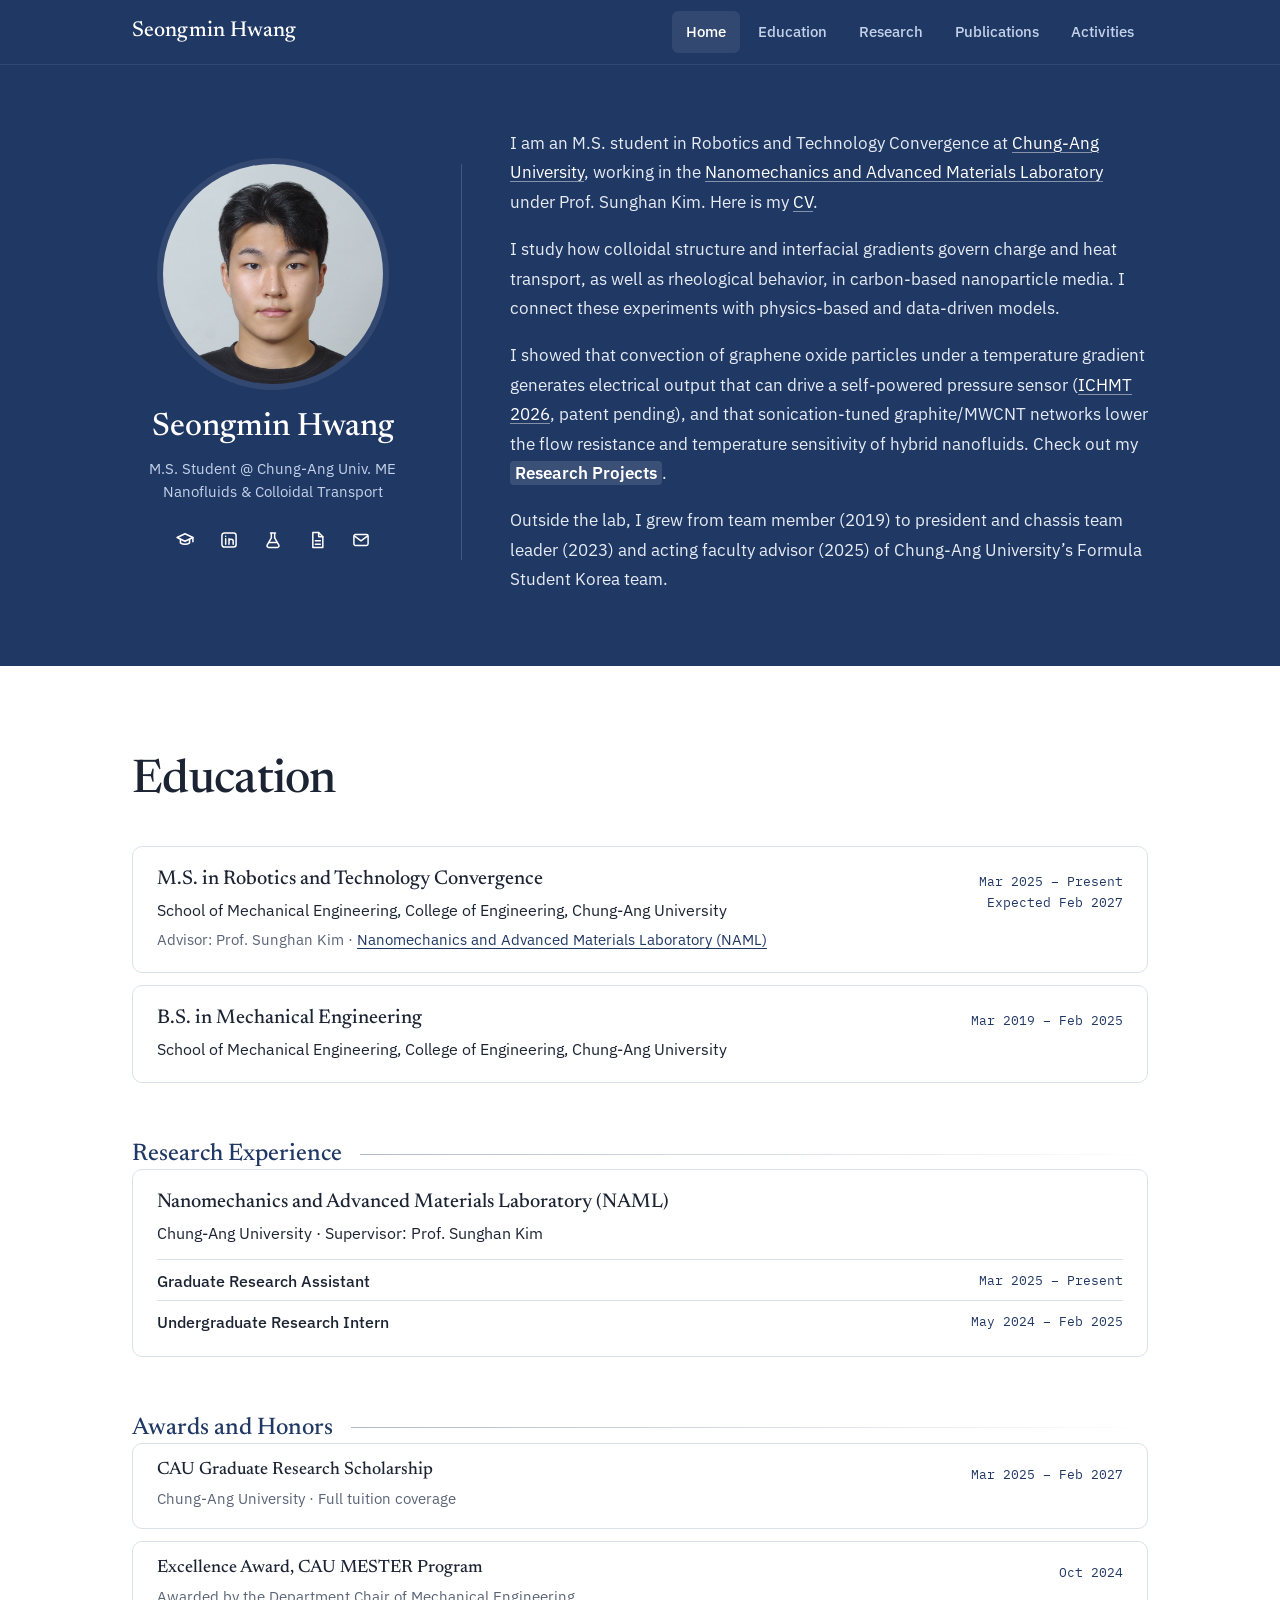
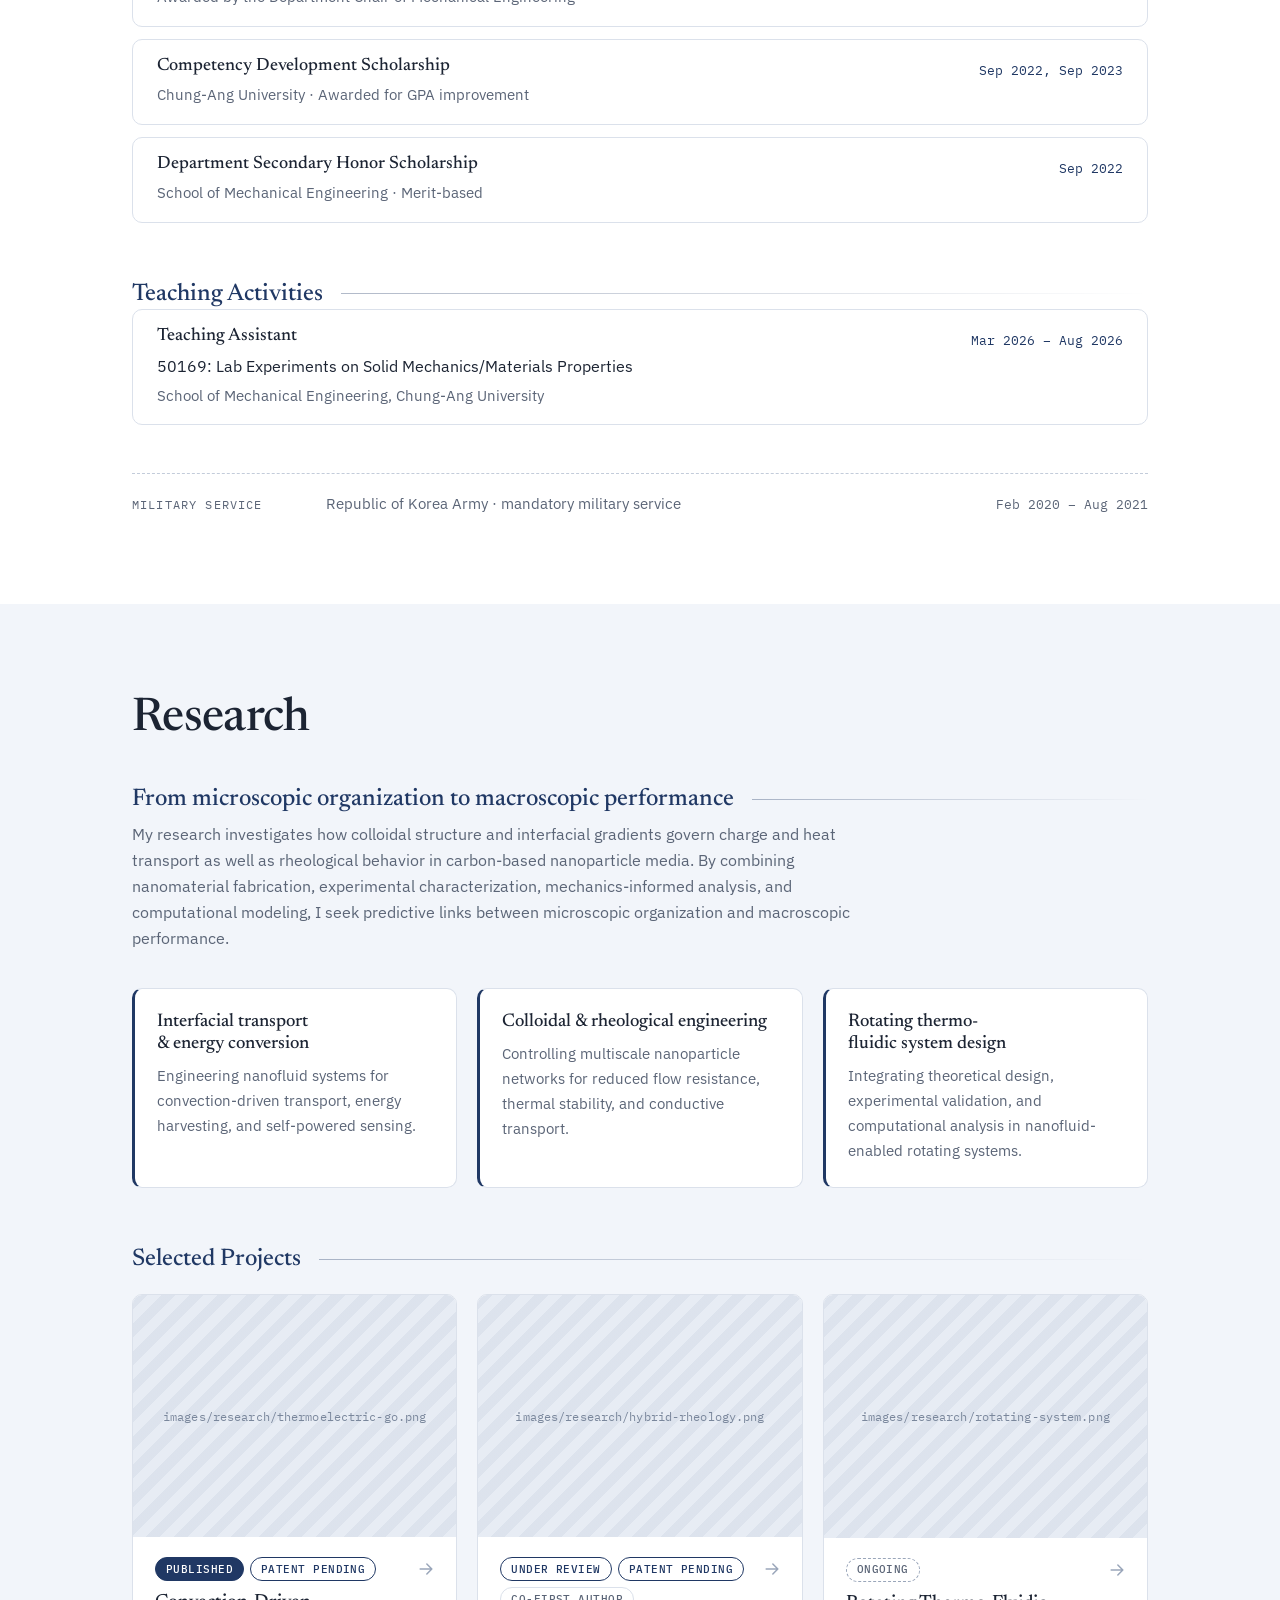
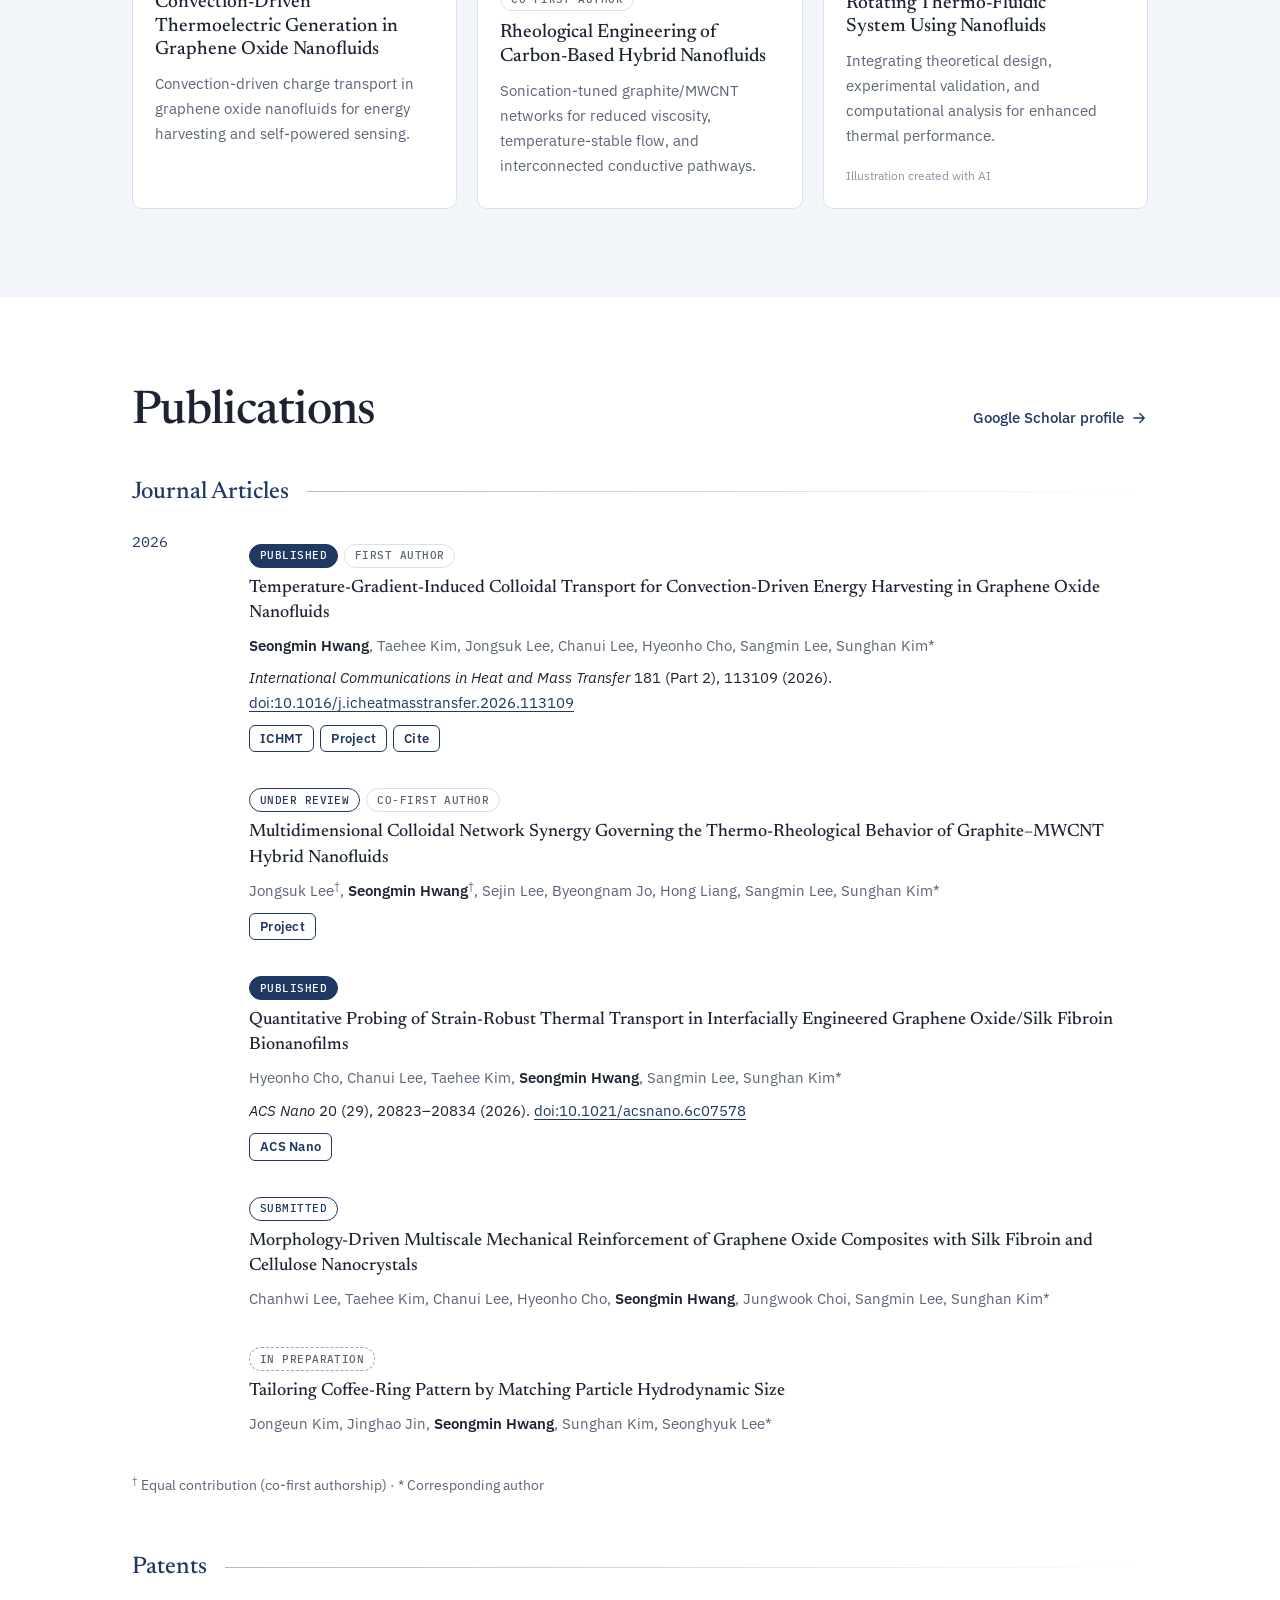
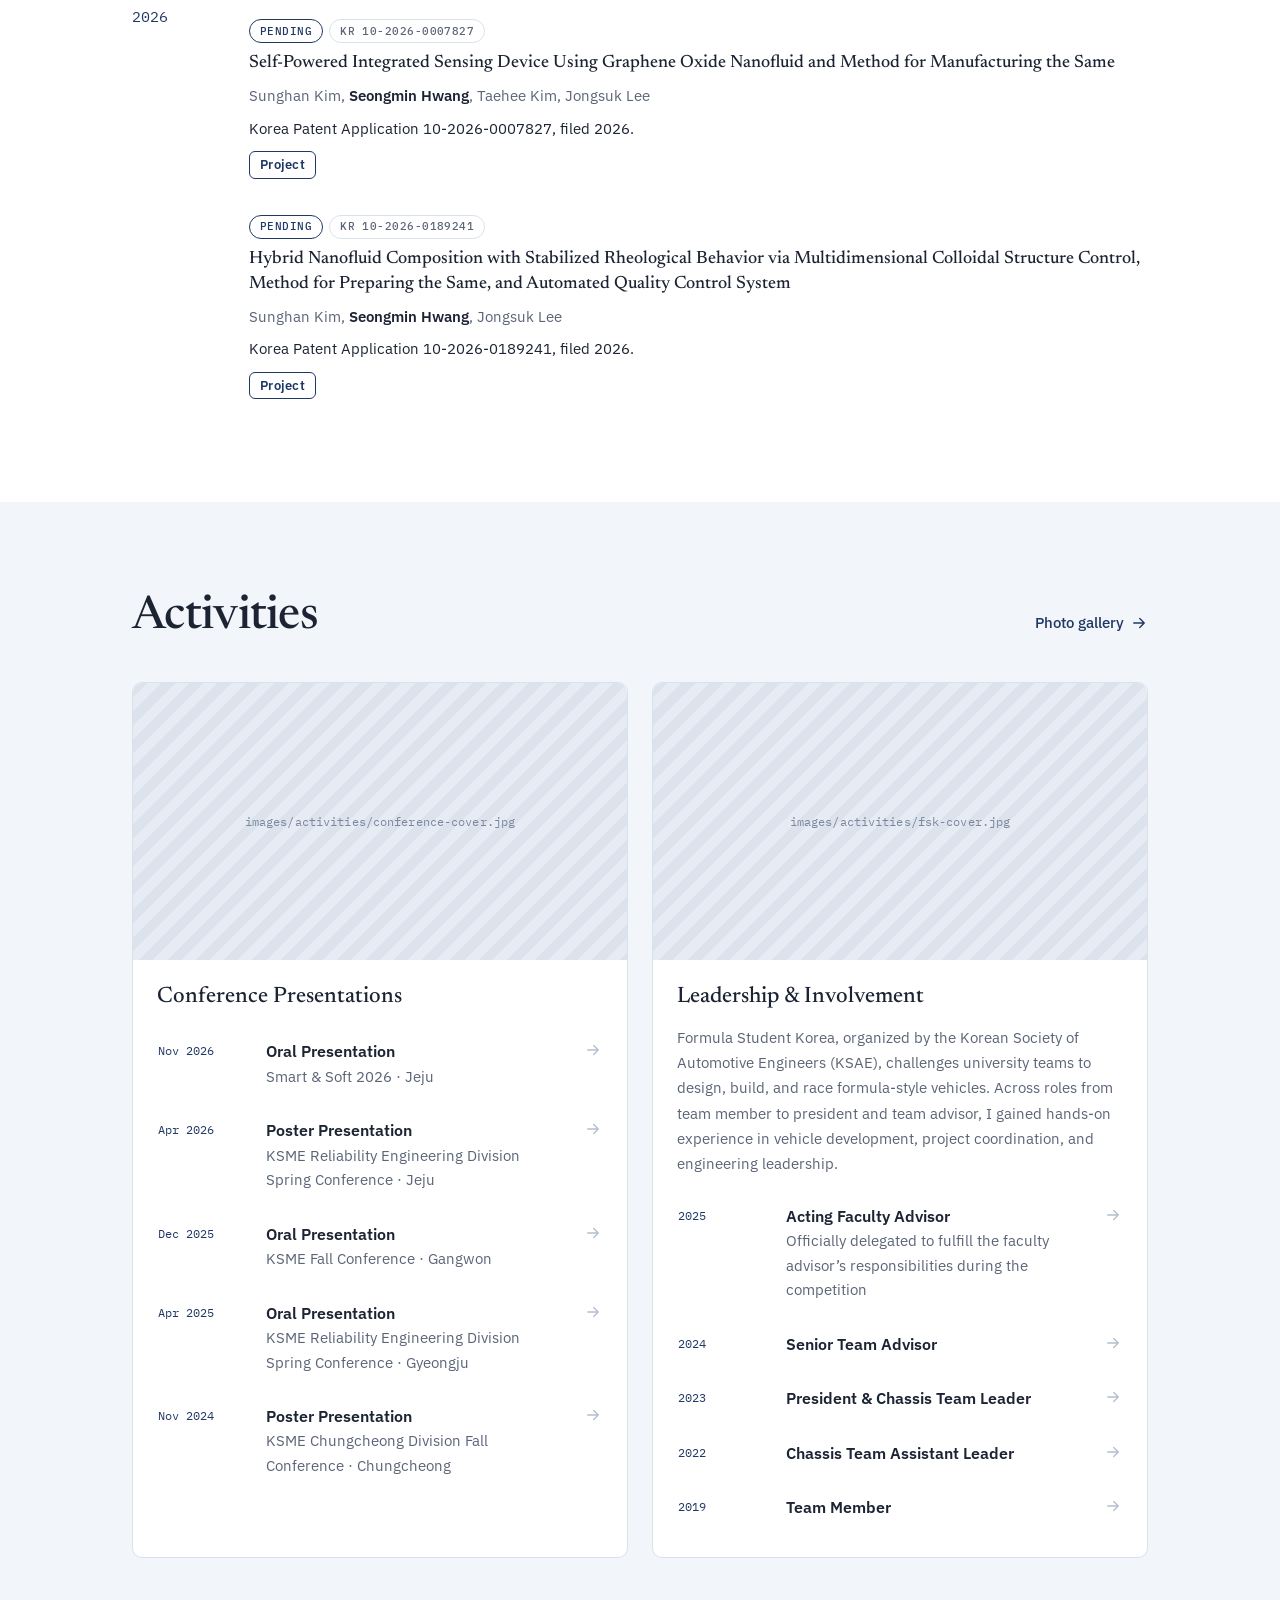
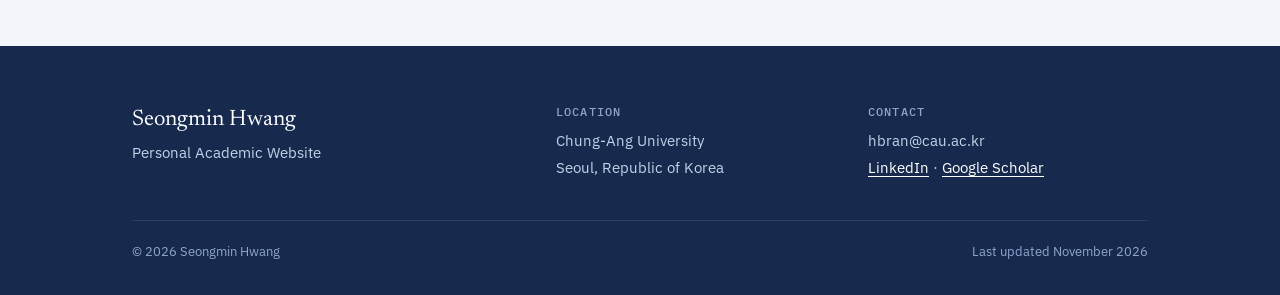
==== commit 63504a93: "Update index.html" ====
--- a/index.html
+++ b/index.html
@@ -283,7 +283,7 @@
 				</div>
 				<div class="projects">
 					<a class="project" href="research/thermoelectric.html">
-						<figure class="frame" data-label="images/research/thermoelectric-go.jpg">
+						<figure class="frame" data-label="images/research/thermoelectric-go.png">
 							<img src="images/research/thermoelectric-go.jpg" alt="Illustration of convection-driven charge transport in graphene oxide nanofluids" onerror="this.remove()">
 						</figure>
 						<div class="project-body">
@@ -301,7 +301,7 @@
 						</div>
 					</a>
 					<a class="project" href="research/rheology.html">
-						<figure class="frame" data-label="images/research/hybrid-rheology.jpg">
+						<figure class="frame" data-label="images/research/hybrid-rheology.png">
 							<img src="images/research/hybrid-rheology.jpg" alt="Illustration of graphite and MWCNT hybrid nanoparticle networks" onerror="this.remove()">
 						</figure>
 						<div class="project-body">
@@ -318,7 +318,7 @@
 						</div>
 					</a>
 					<a class="project" href="research/rotating.html">
-						<figure class="frame" data-label="images/research/rotating-system.jpg">
+						<figure class="frame" data-label="images/research/rotating-system.png">
 							<img src="images/research/rotating-system.jpg" alt="Illustration of a rotating thermo-fluidic system using nanofluids" onerror="this.remove()">
 						</figure>
 						<div class="project-body">
--- a/assets/site.css
+++ b/assets/site.css
@@ -1490,5 +1490,7 @@
 }
 
 .id-card .portrait img {
-  object-position: 50% 90%;
-}
+  object-fit: cover;
+  object-position: 50% 0%;
+  transform: none;
+}
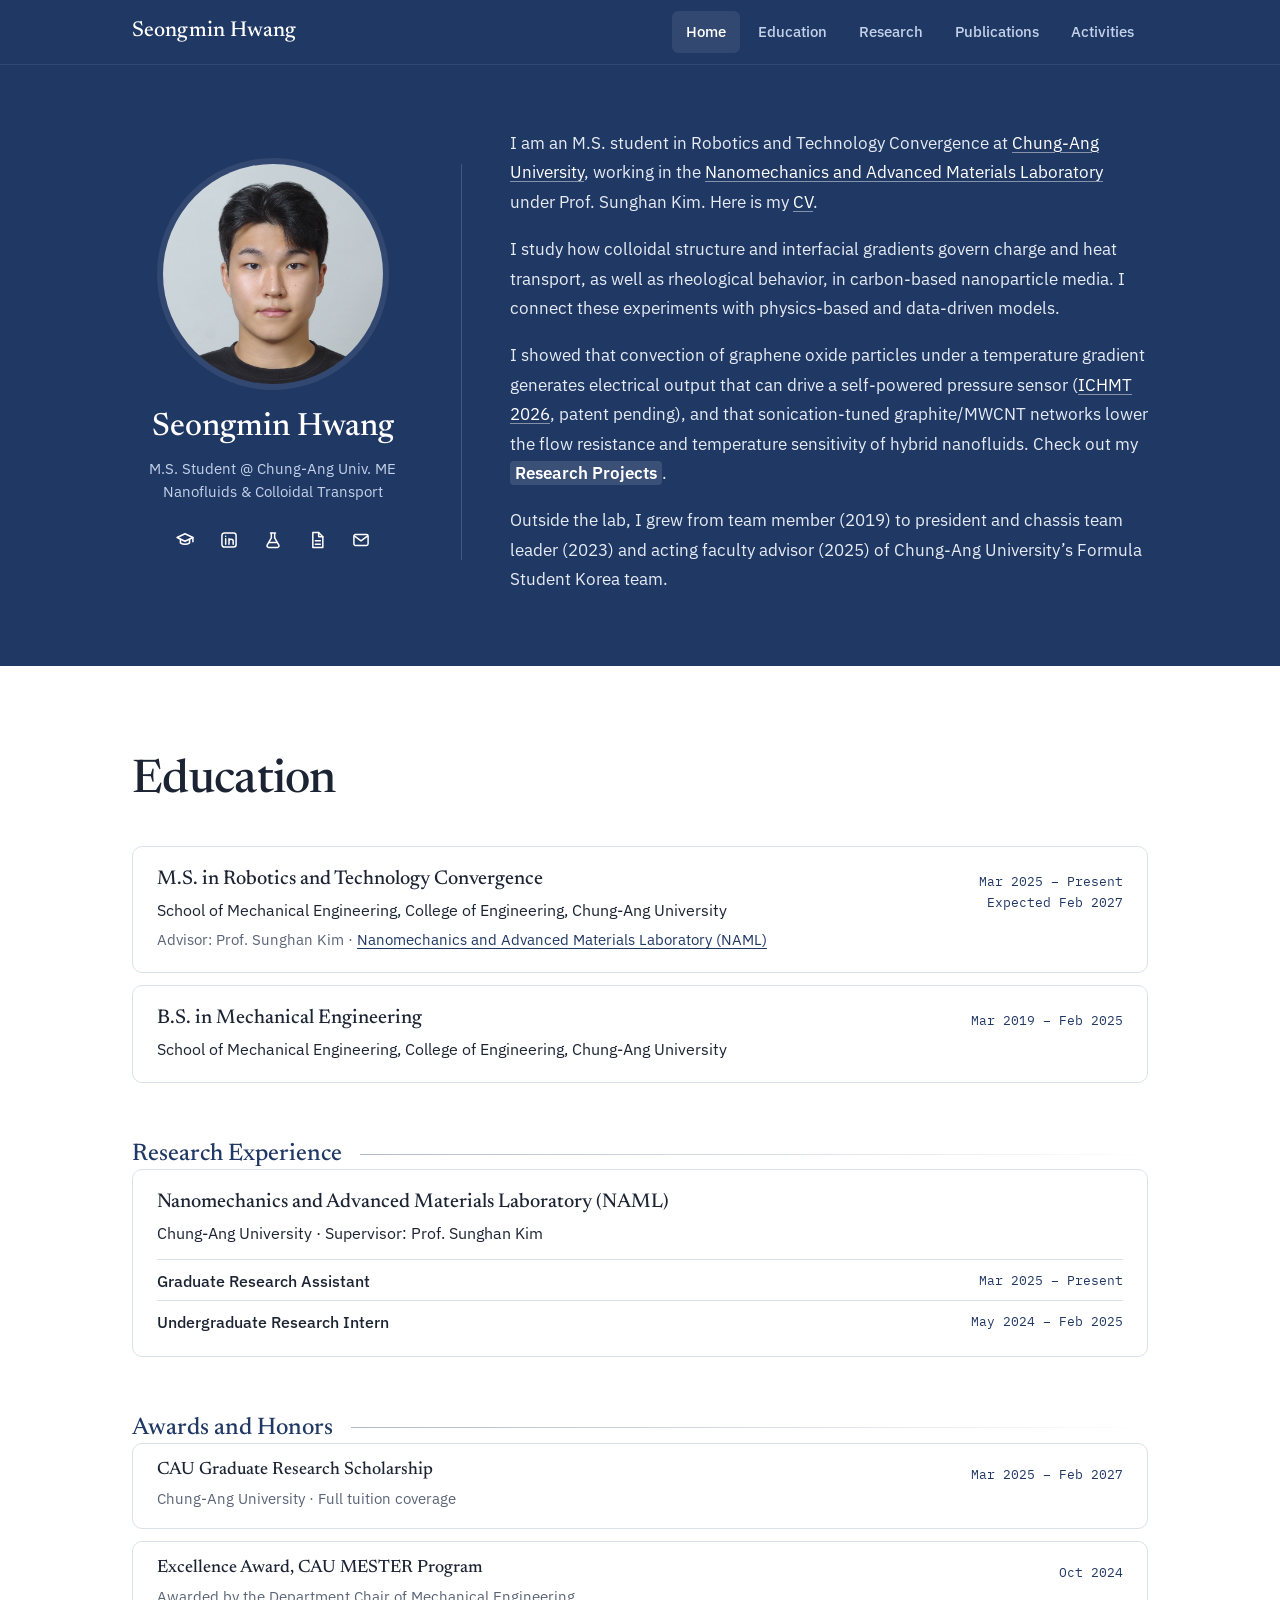
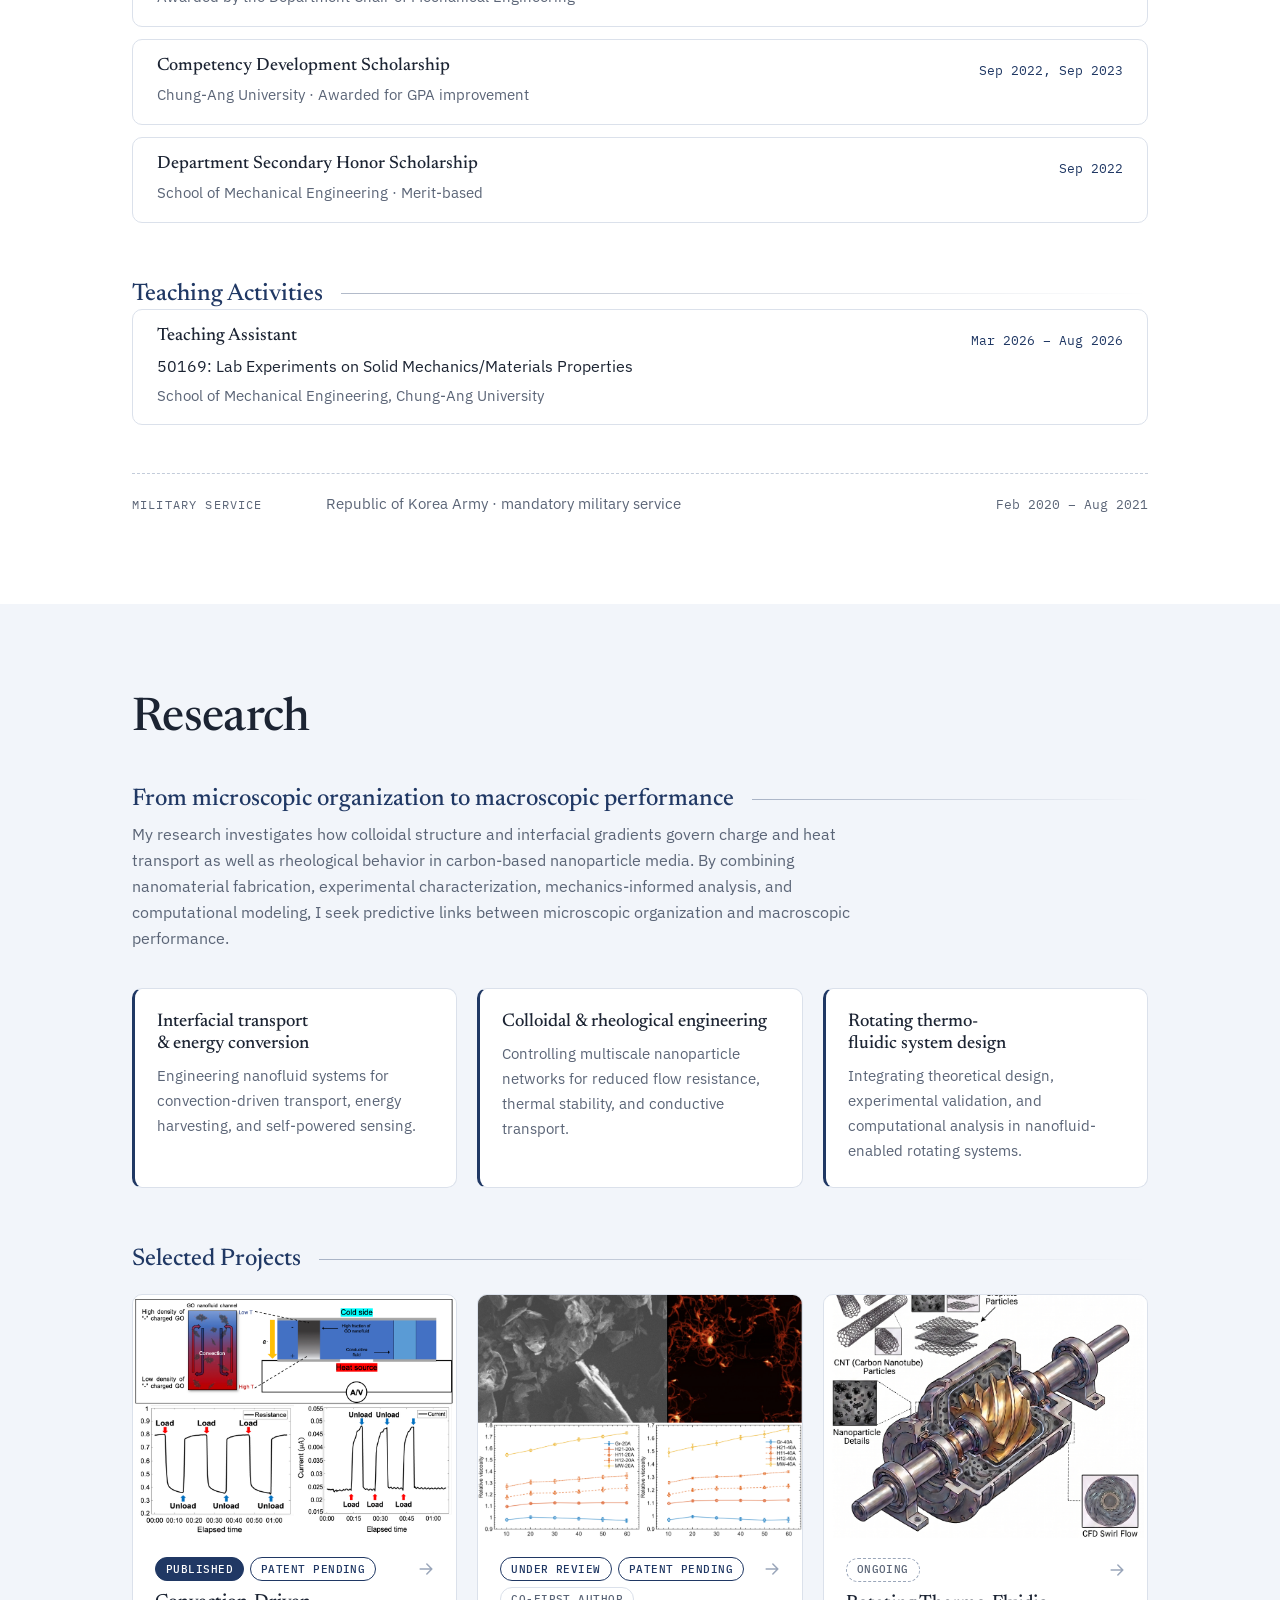
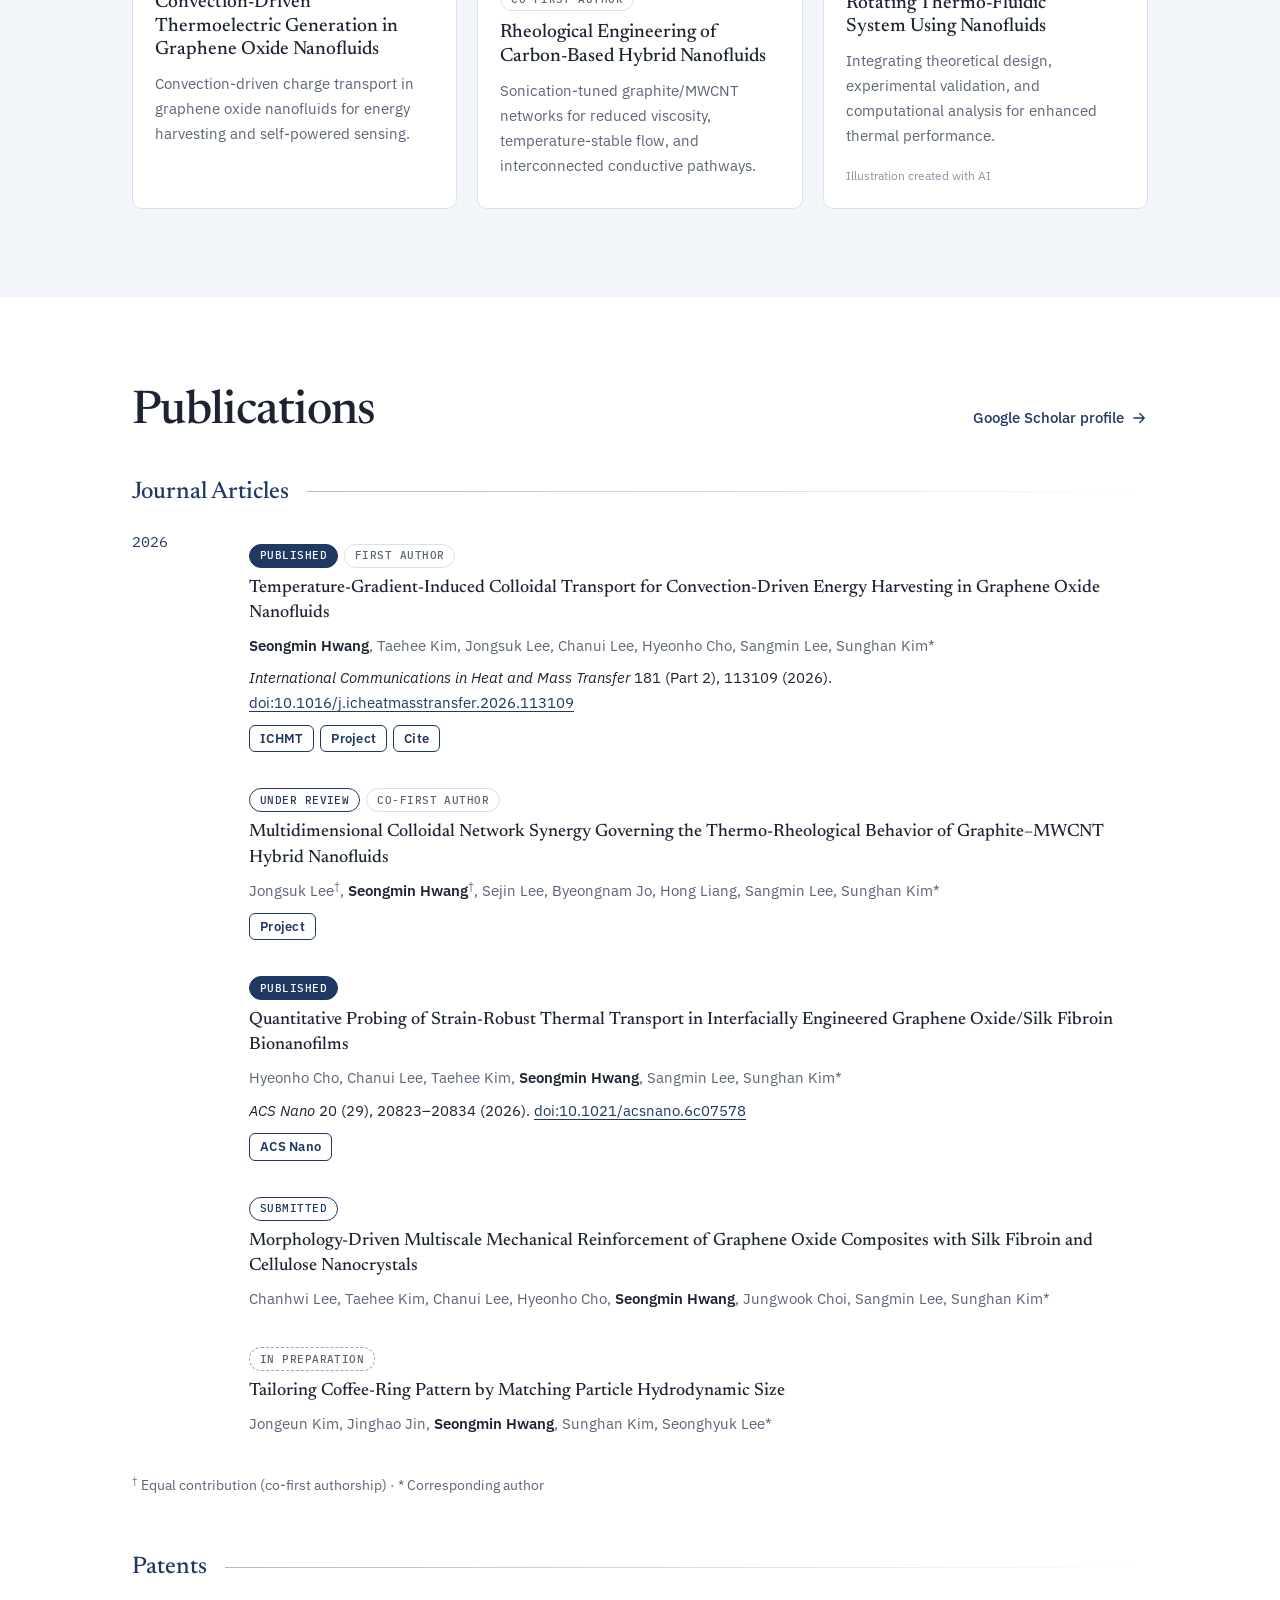
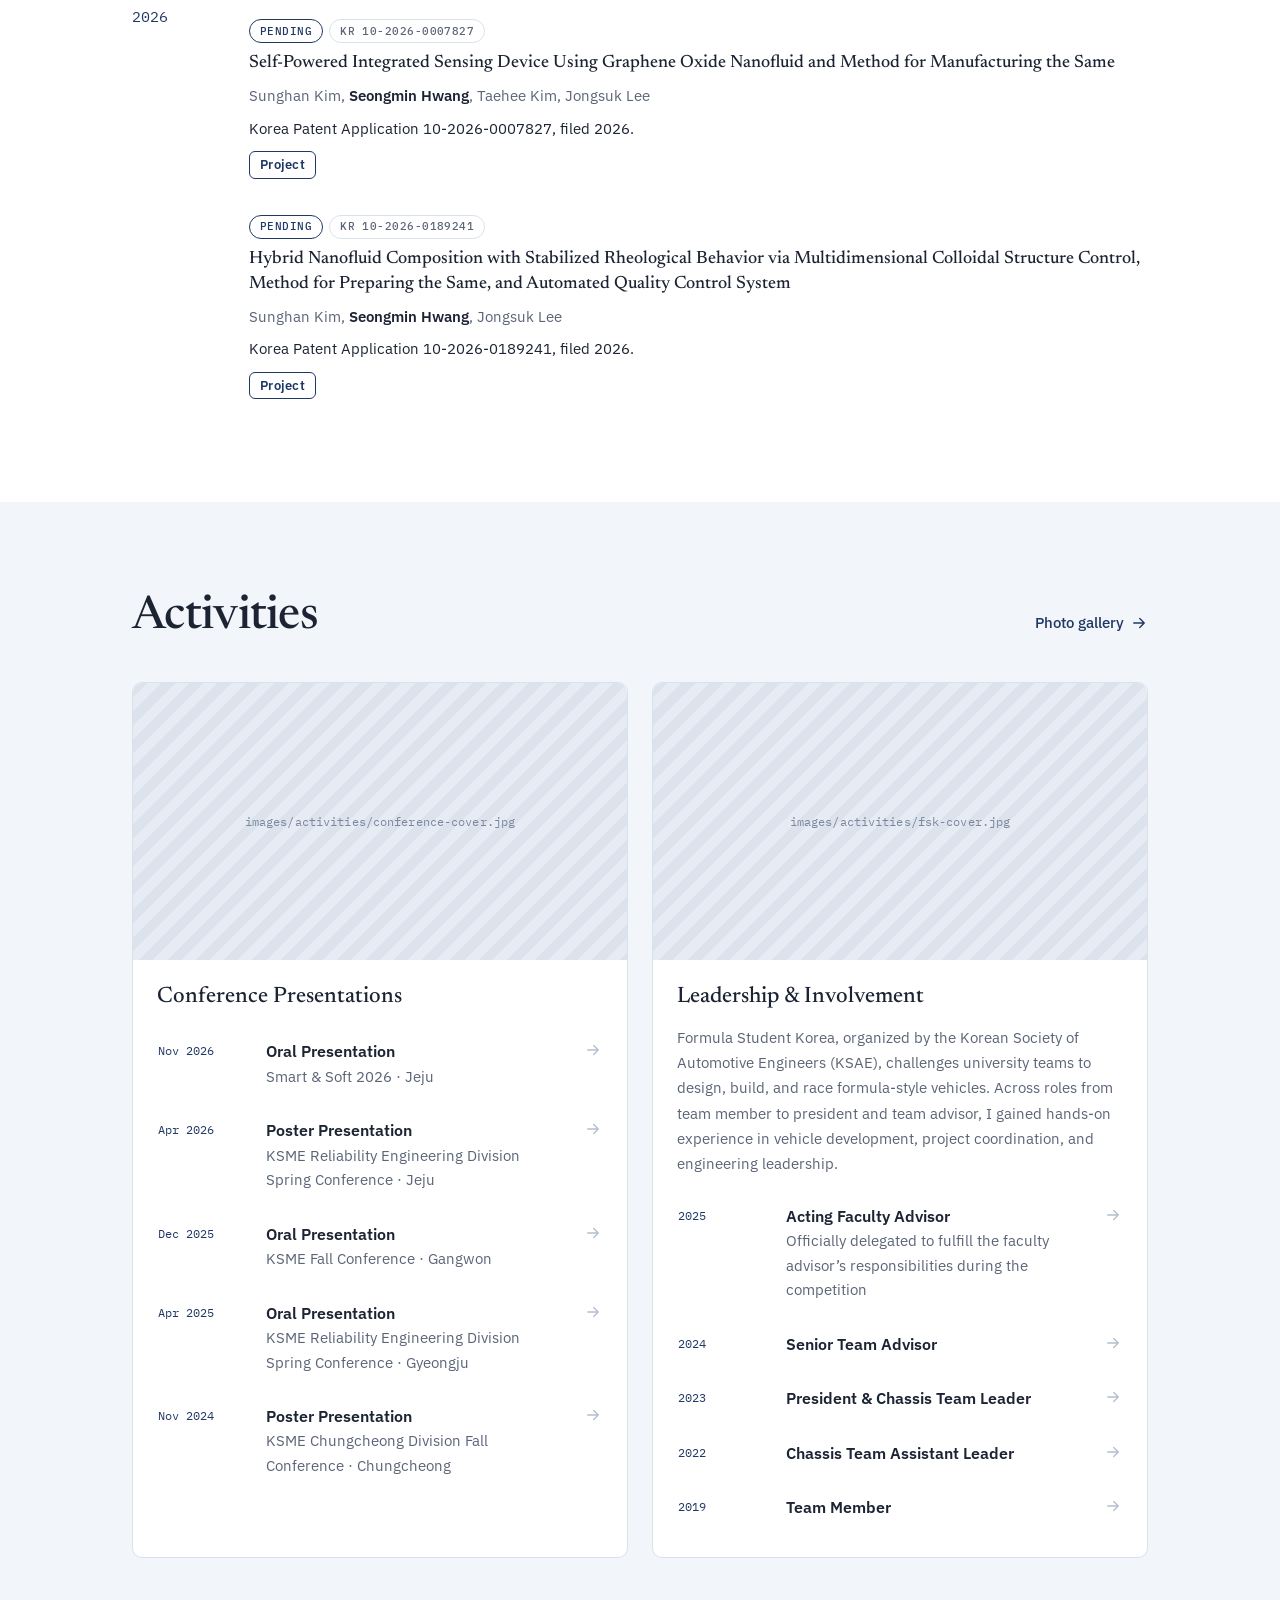
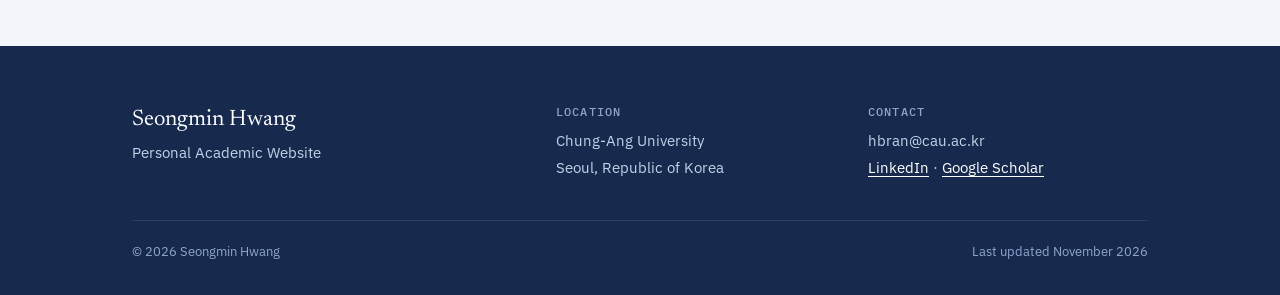
==== commit 6f1fe150: "Update index.html" ====
--- a/index.html
+++ b/index.html
@@ -284,7 +284,7 @@
 				<div class="projects">
 					<a class="project" href="research/thermoelectric.html">
 						<figure class="frame" data-label="images/research/thermoelectric-go.png">
-							<img src="images/research/thermoelectric-go.jpg" alt="Illustration of convection-driven charge transport in graphene oxide nanofluids" onerror="this.remove()">
+							<img src="images/research/thermoelectric-go.png" alt="Illustration of convection-driven charge transport in graphene oxide nanofluids" onerror="this.remove()">
 						</figure>
 						<div class="project-body">
 							<svg class="i go-icon" aria-hidden="true"><use href="#i-arrow"/></svg>
@@ -302,7 +302,7 @@
 					</a>
 					<a class="project" href="research/rheology.html">
 						<figure class="frame" data-label="images/research/hybrid-rheology.png">
-							<img src="images/research/hybrid-rheology.jpg" alt="Illustration of graphite and MWCNT hybrid nanoparticle networks" onerror="this.remove()">
+							<img src="images/research/hybrid-rheology.png" alt="Illustration of graphite and MWCNT hybrid nanoparticle networks" onerror="this.remove()">
 						</figure>
 						<div class="project-body">
 							<svg class="i go-icon" aria-hidden="true"><use href="#i-arrow"/></svg>
@@ -319,7 +319,7 @@
 					</a>
 					<a class="project" href="research/rotating.html">
 						<figure class="frame" data-label="images/research/rotating-system.png">
-							<img src="images/research/rotating-system.jpg" alt="Illustration of a rotating thermo-fluidic system using nanofluids" onerror="this.remove()">
+							<img src="images/research/rotating-system.png" alt="Illustration of a rotating thermo-fluidic system using nanofluids" onerror="this.remove()">
 						</figure>
 						<div class="project-body">
 							<svg class="i go-icon" aria-hidden="true"><use href="#i-arrow"/></svg>
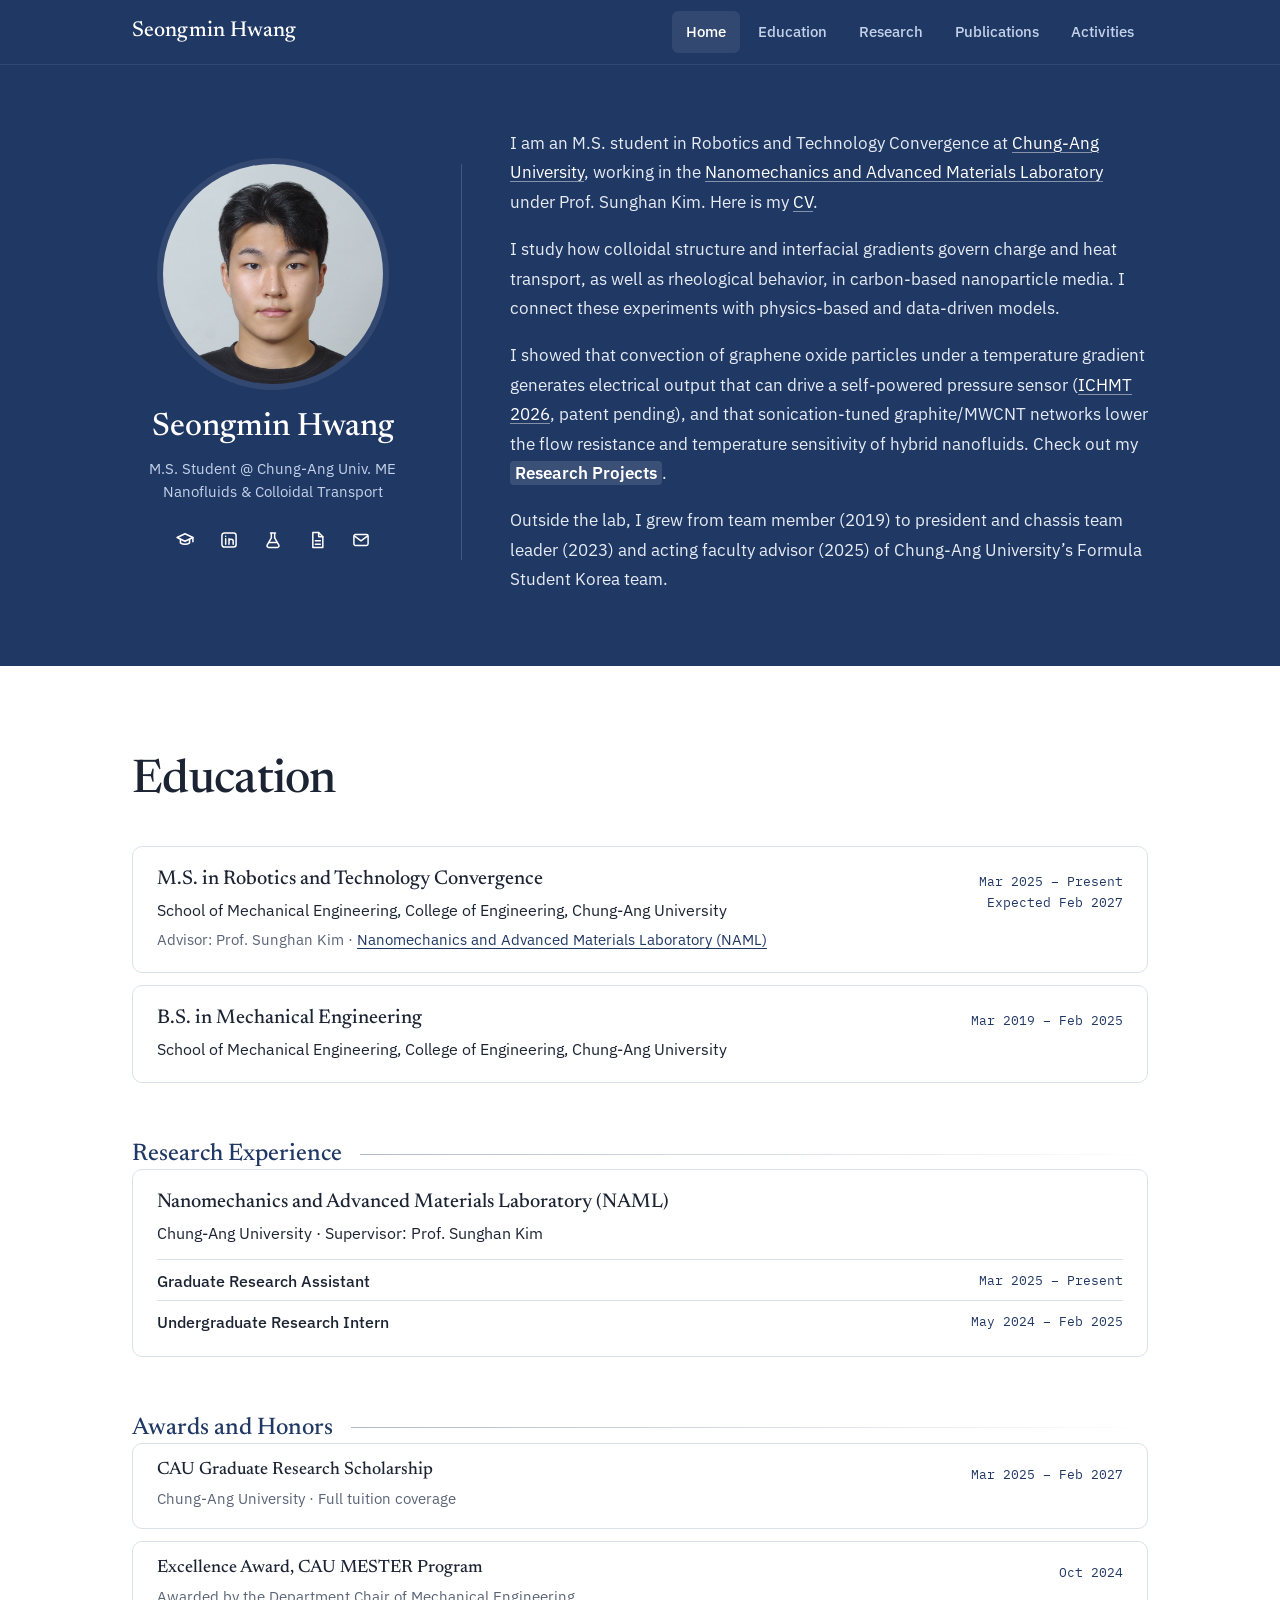
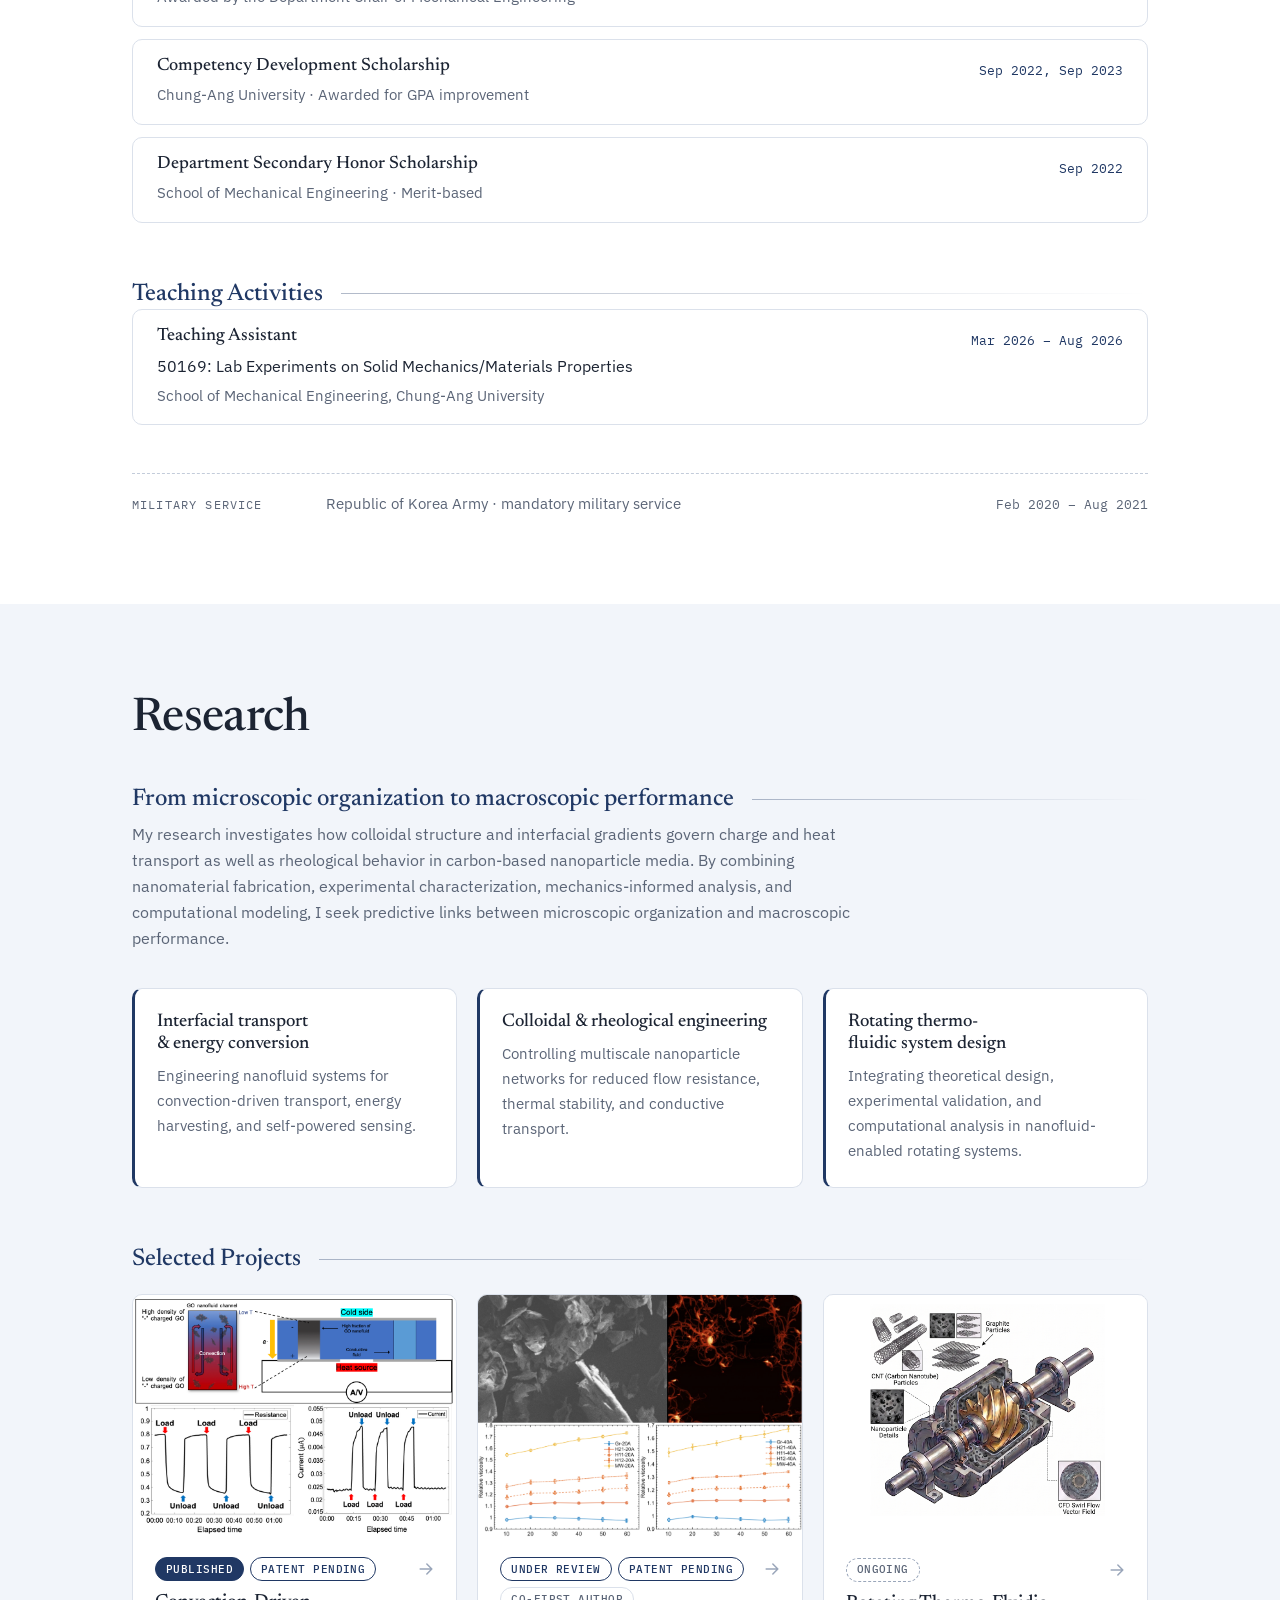
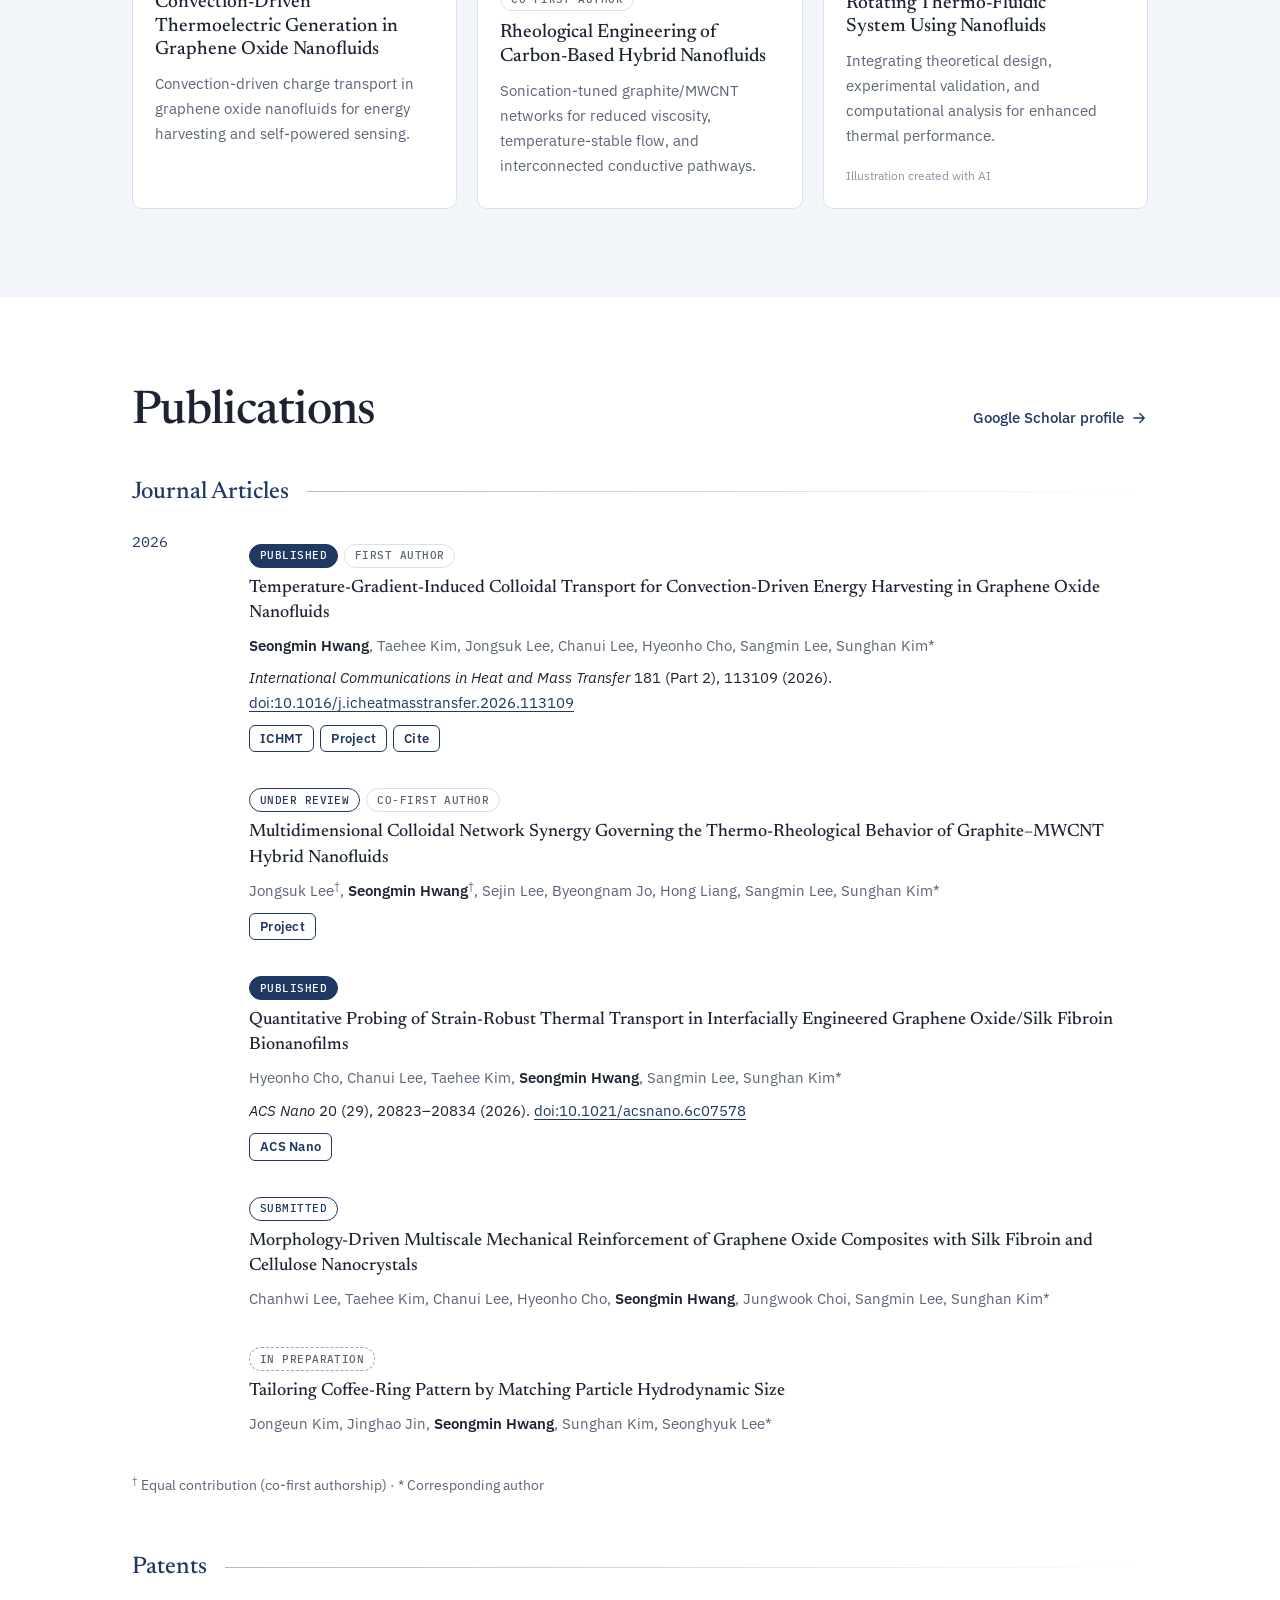
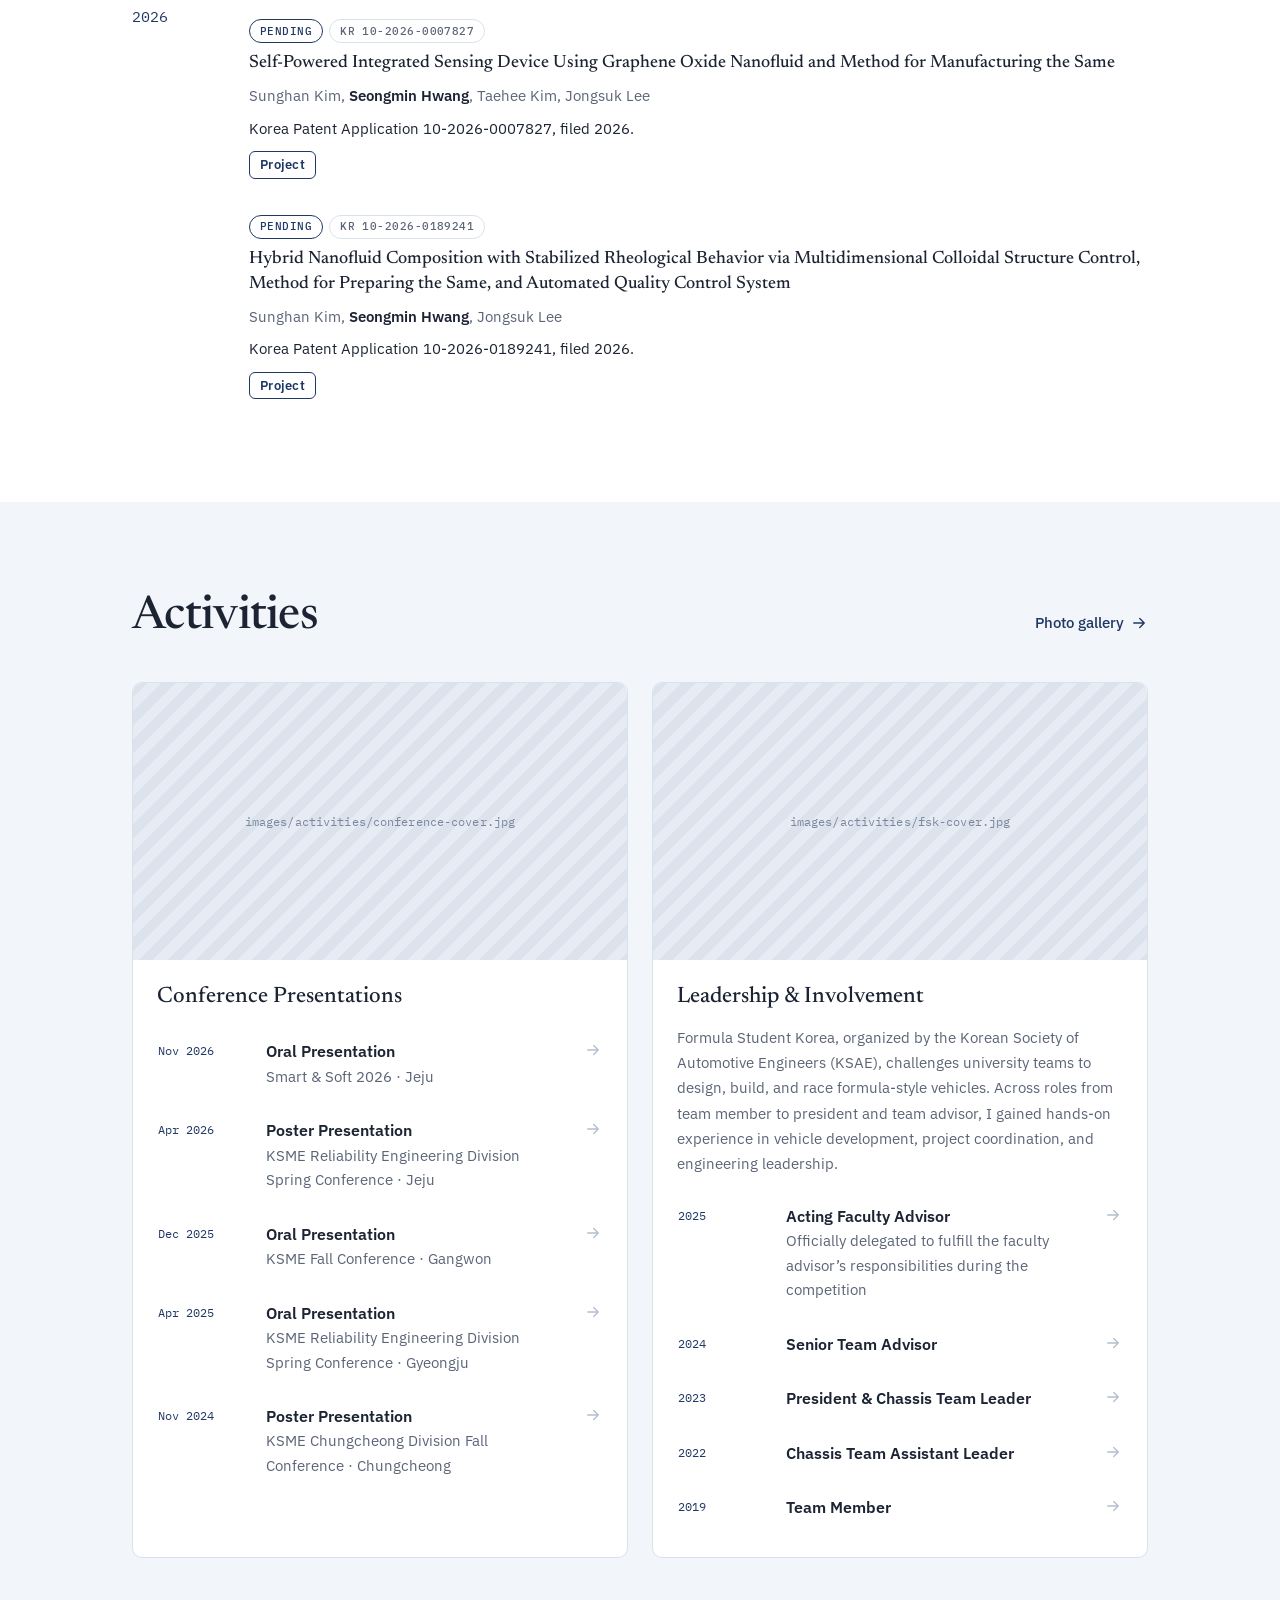
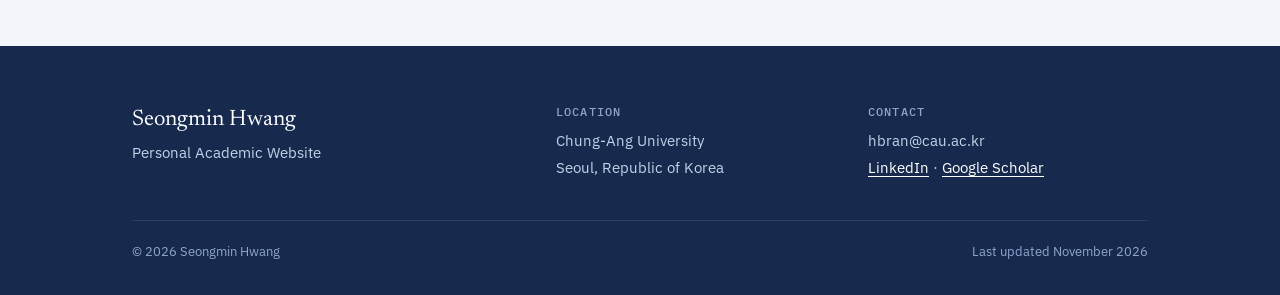
==== commit 16b0699a: "Update index.html" ====
--- a/index.html
+++ b/index.html
@@ -318,7 +318,7 @@
 						</div>
 					</a>
 					<a class="project" href="research/rotating.html">
-						<figure class="frame" data-label="images/research/rotating-system.png">
+						<figure class="frame contain" data-label="images/research/rotating-system.png">
 							<img src="images/research/rotating-system.png" alt="Illustration of a rotating thermo-fluidic system using nanofluids" onerror="this.remove()">
 						</figure>
 						<div class="project-body">
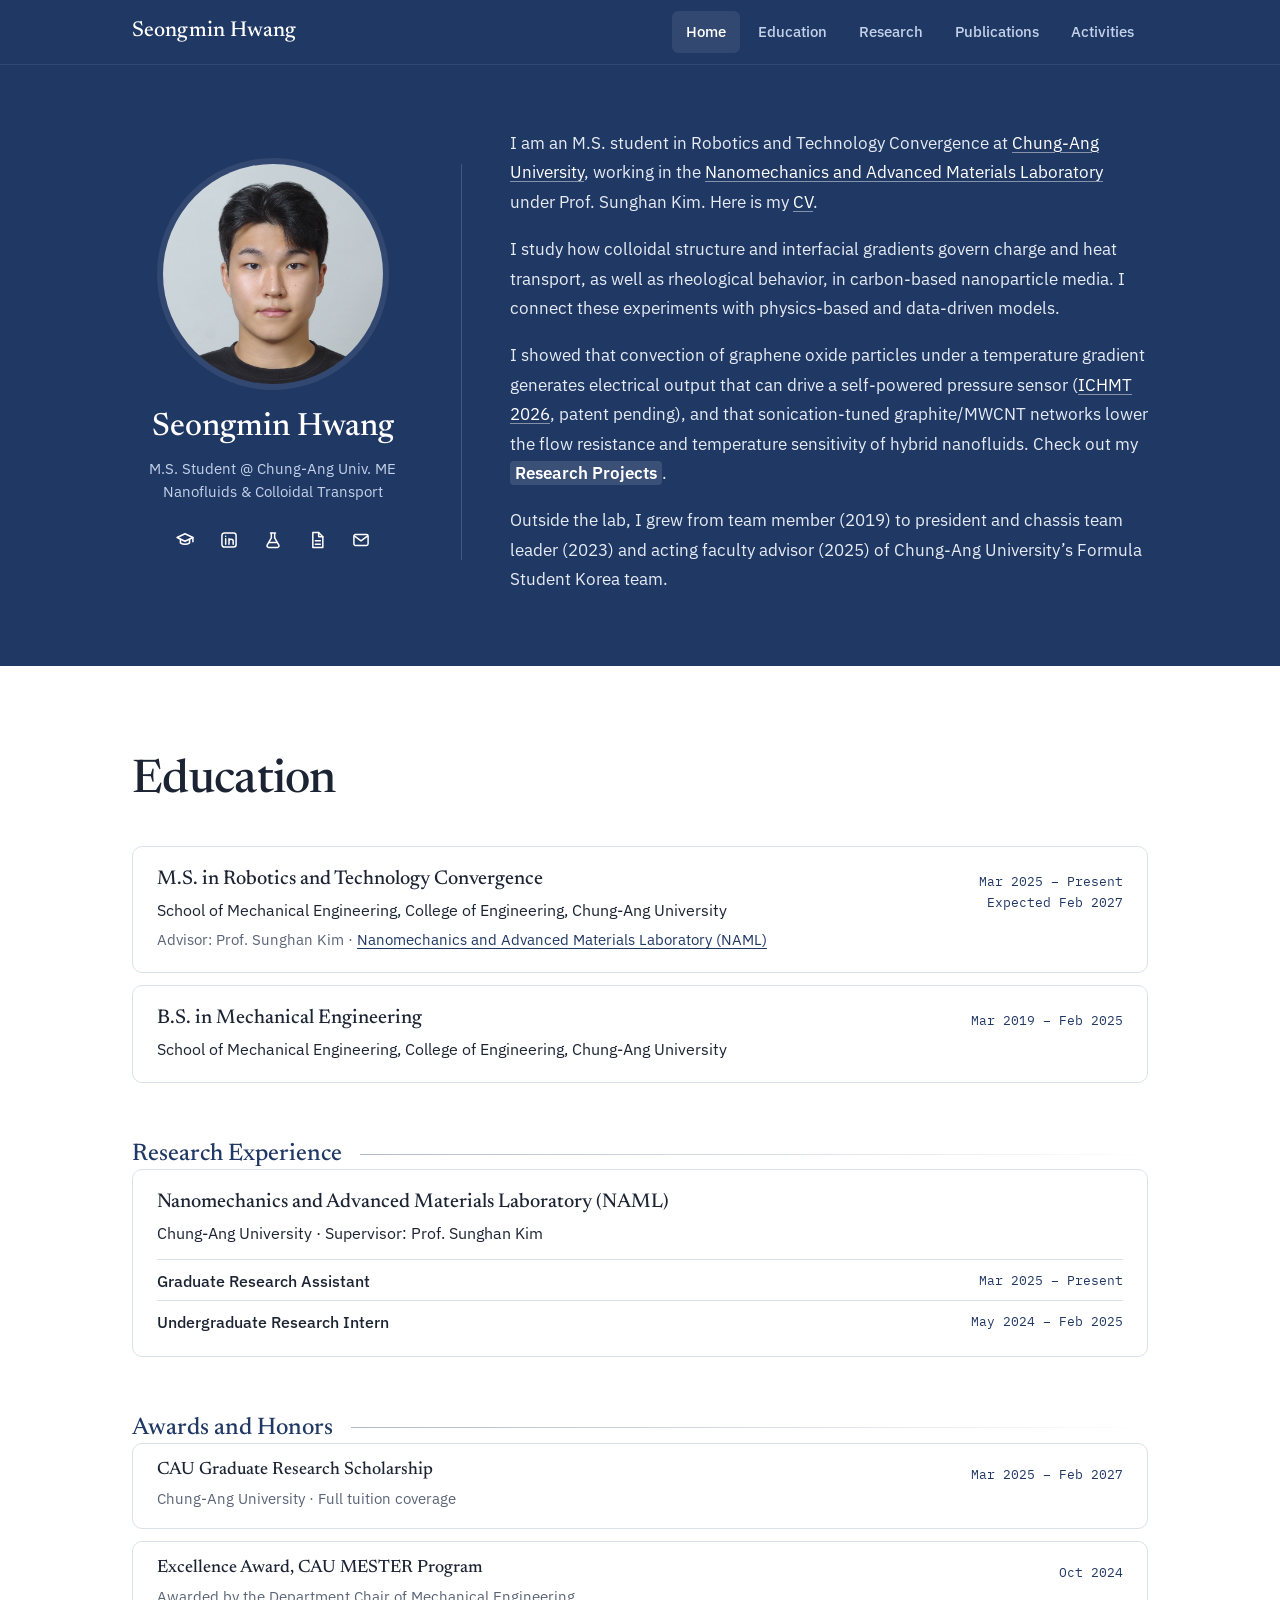
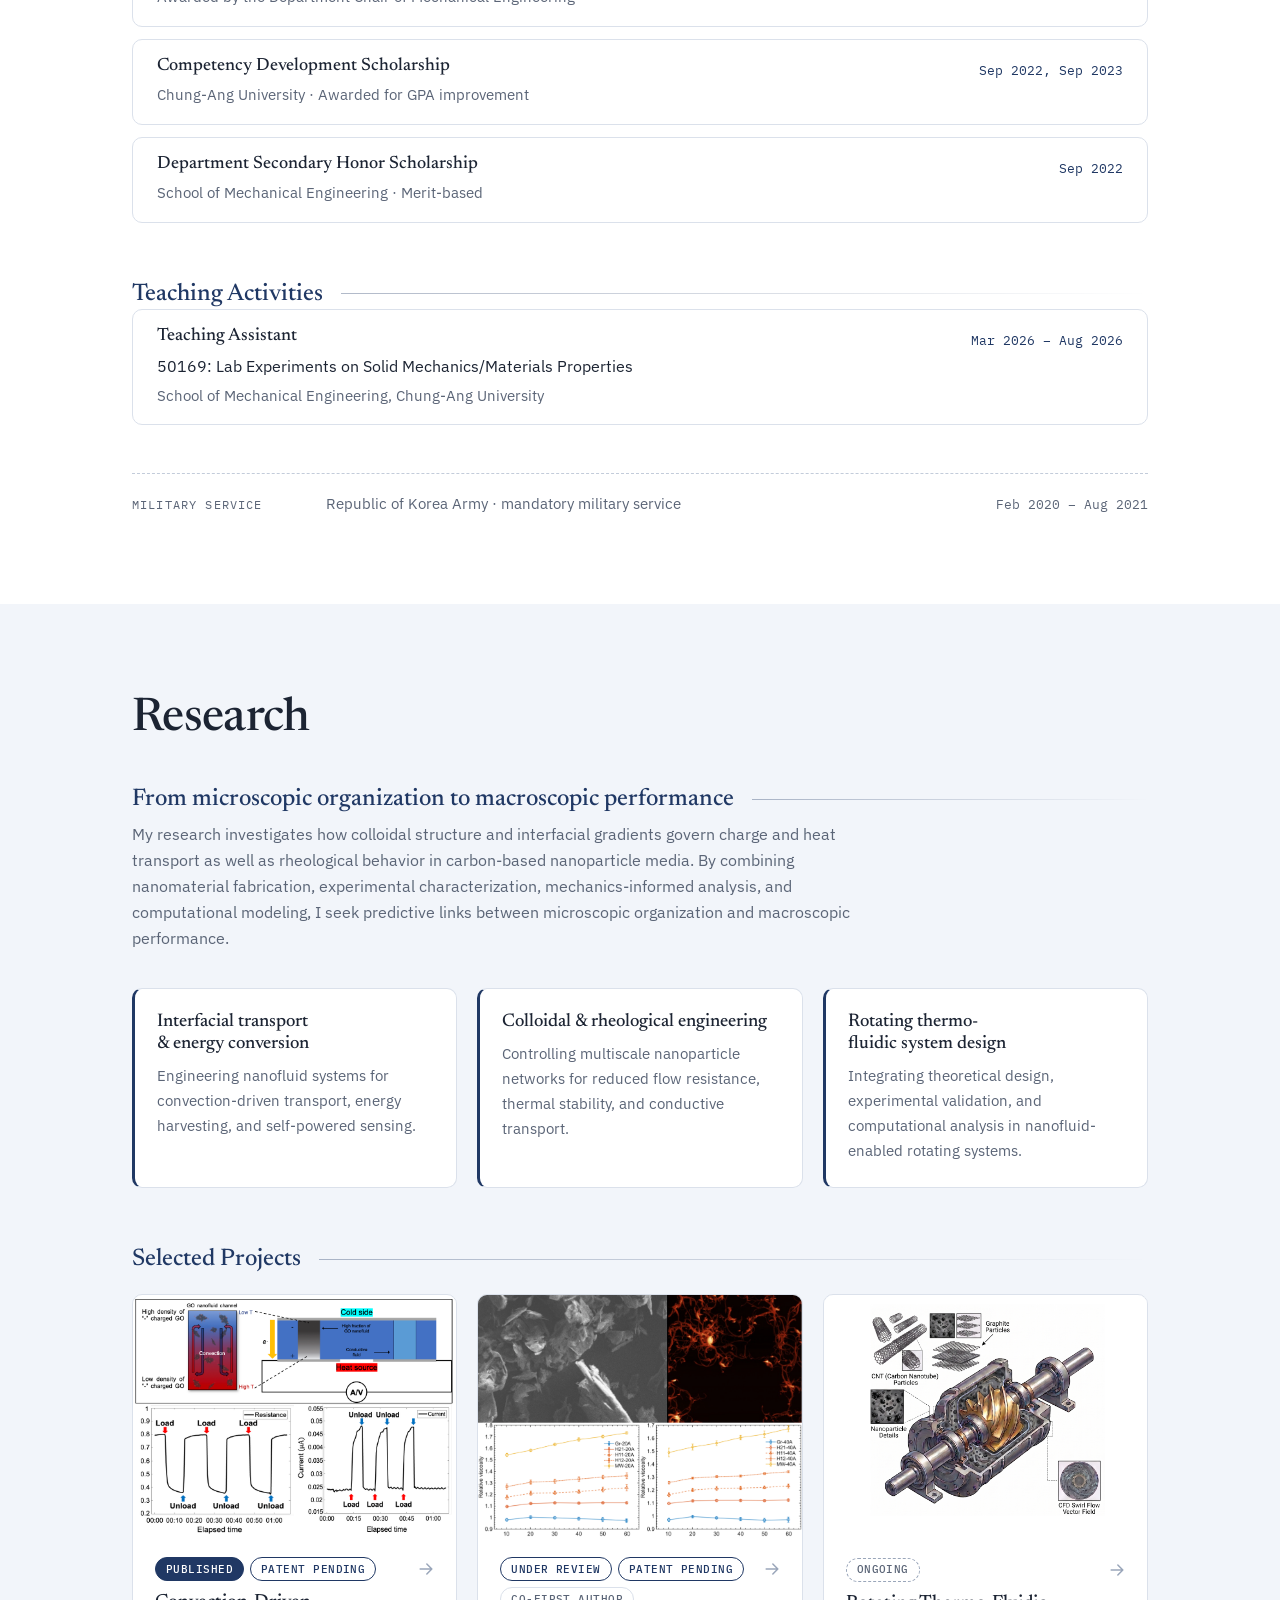
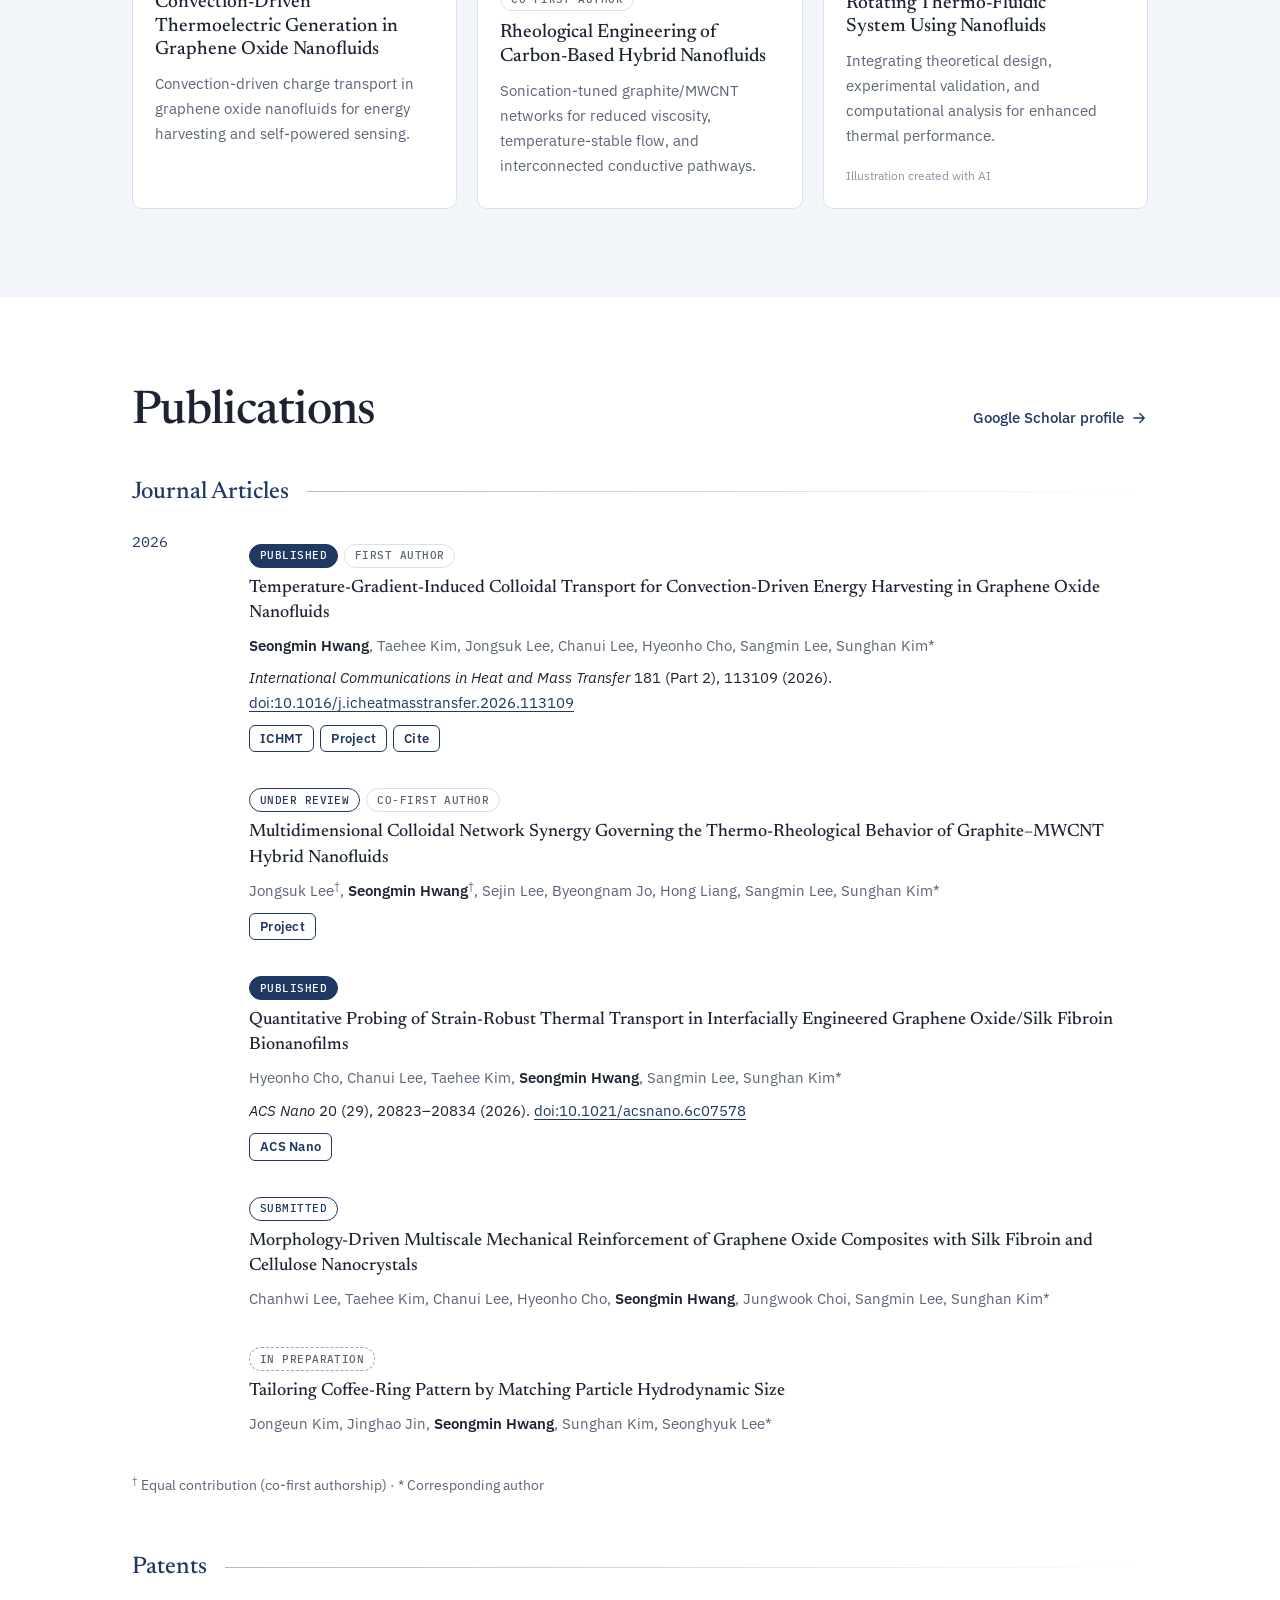
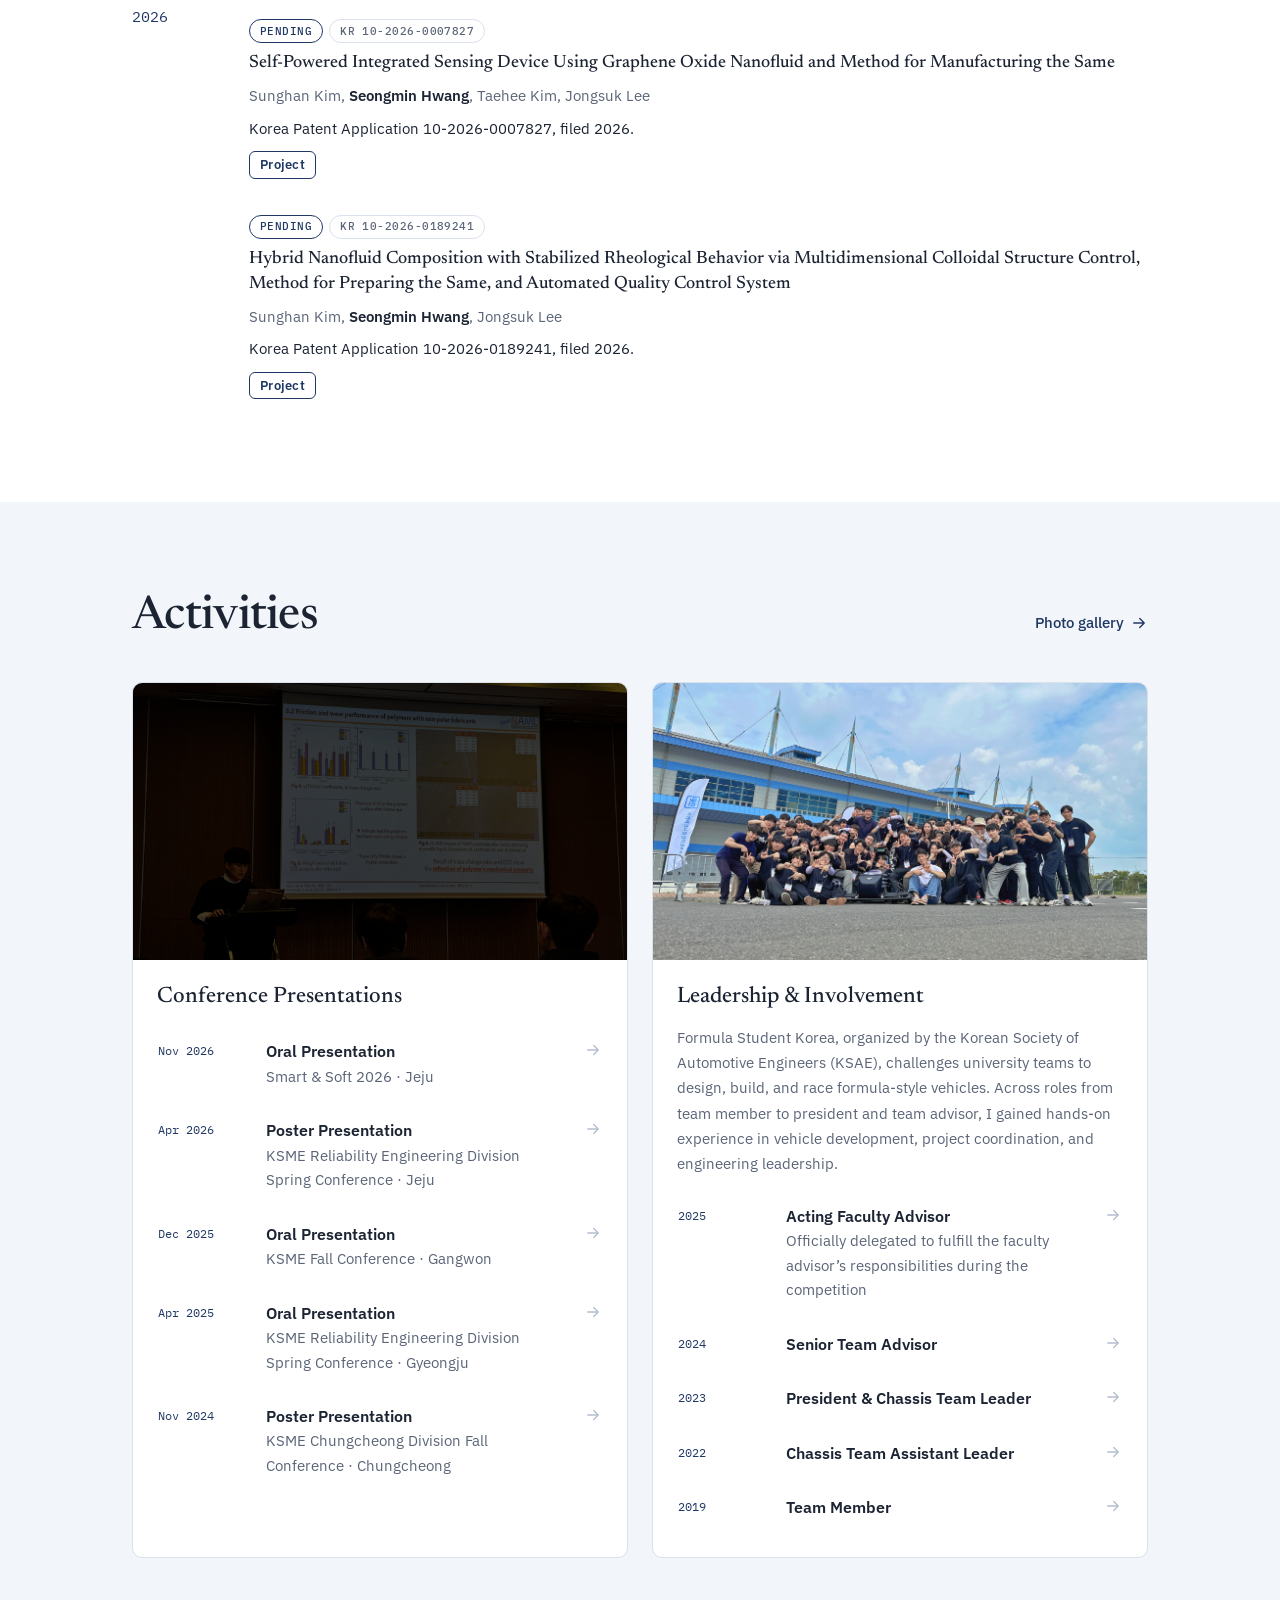
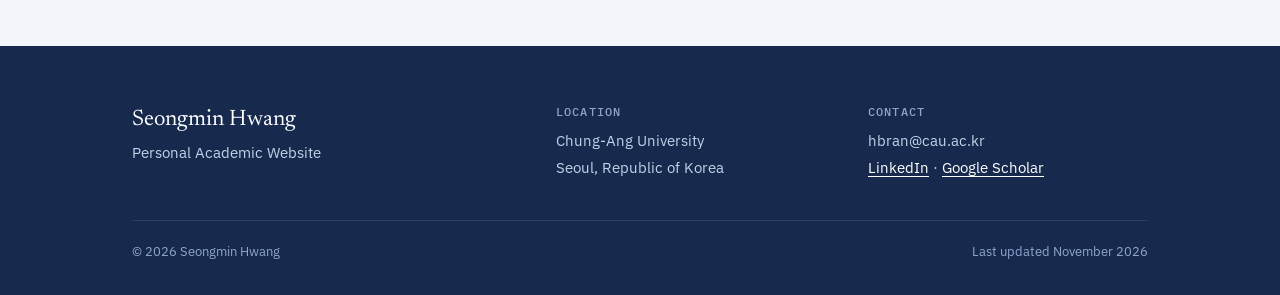
==== commit 6cc4f6c4: "Update index.html" ====
--- a/index.html
+++ b/index.html
@@ -493,8 +493,8 @@
 				</div>
 				<div class="act-grid">
 					<article class="act">
-						<figure class="frame" data-label="images/activities/conference-cover.jpg">
-							<img src="images/activities/conference-cover.jpg" alt="Giving an oral presentation at a conference" onerror="this.remove()">
+						<figure class="frame" data-label="images/activities/conference-cover.png">
+							<img src="images/activities/conference-cover.png" alt="Giving an oral presentation at a conference" onerror="this.remove()">
 						</figure>
 						<div class="act-body">
 							<h3>Conference Presentations</h3>
@@ -553,8 +553,8 @@
 						</div>
 					</article>
 					<article class="act">
-						<figure class="frame" data-label="images/activities/fsk-cover.jpg">
-							<img src="images/activities/fsk-cover.jpg" alt="Formula Student team photo at the competition" onerror="this.remove()">
+						<figure class="frame" data-label="images/activities/fsk-cover.png">
+							<img src="images/activities/fsk-cover.png" alt="Formula Student team photo at the competition" onerror="this.remove()">
 						</figure>
 						<div class="act-body">
 							<h3>Leadership &amp; Involvement</h3>
--- a/assets/site.css
+++ b/assets/site.css
@@ -1494,3 +1494,7 @@
   object-position: 50% 0%;
   transform: none;
 }
+
+.frame:has(img)::after {
+  display: none;
+}
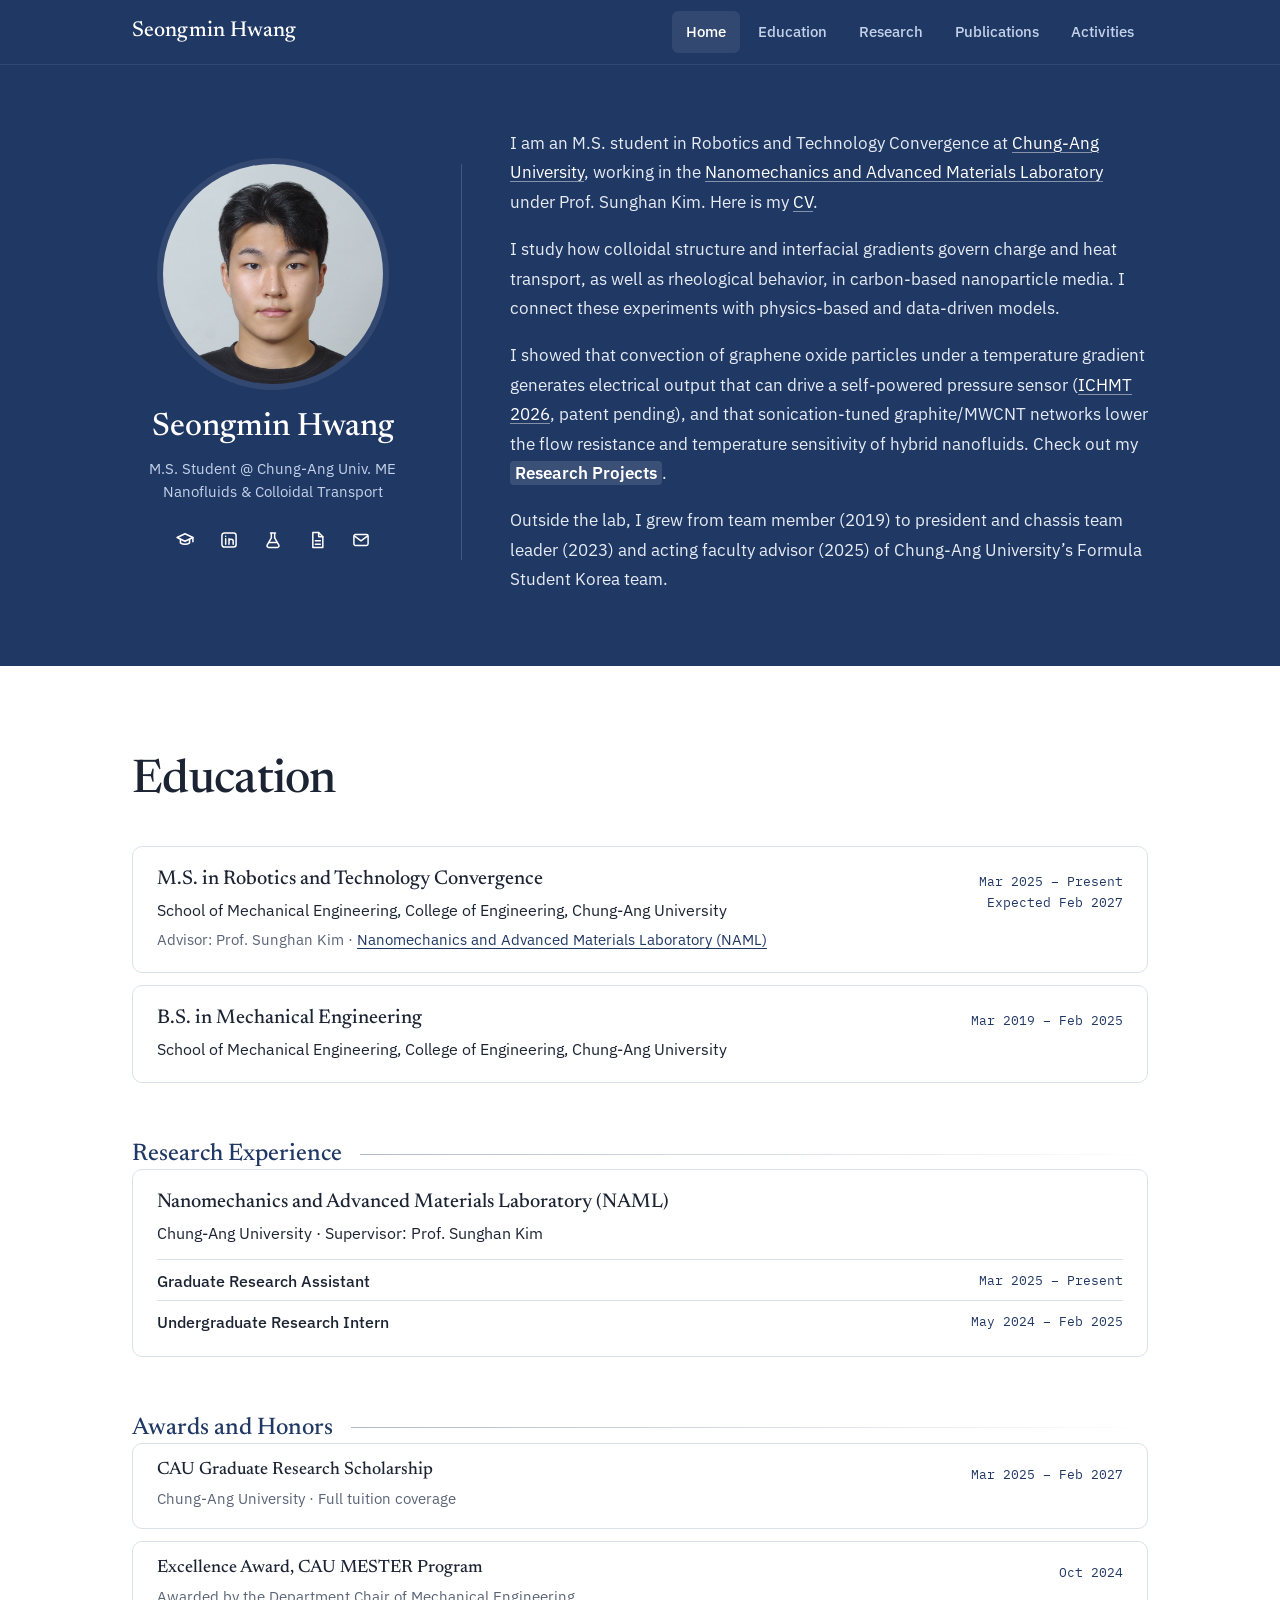
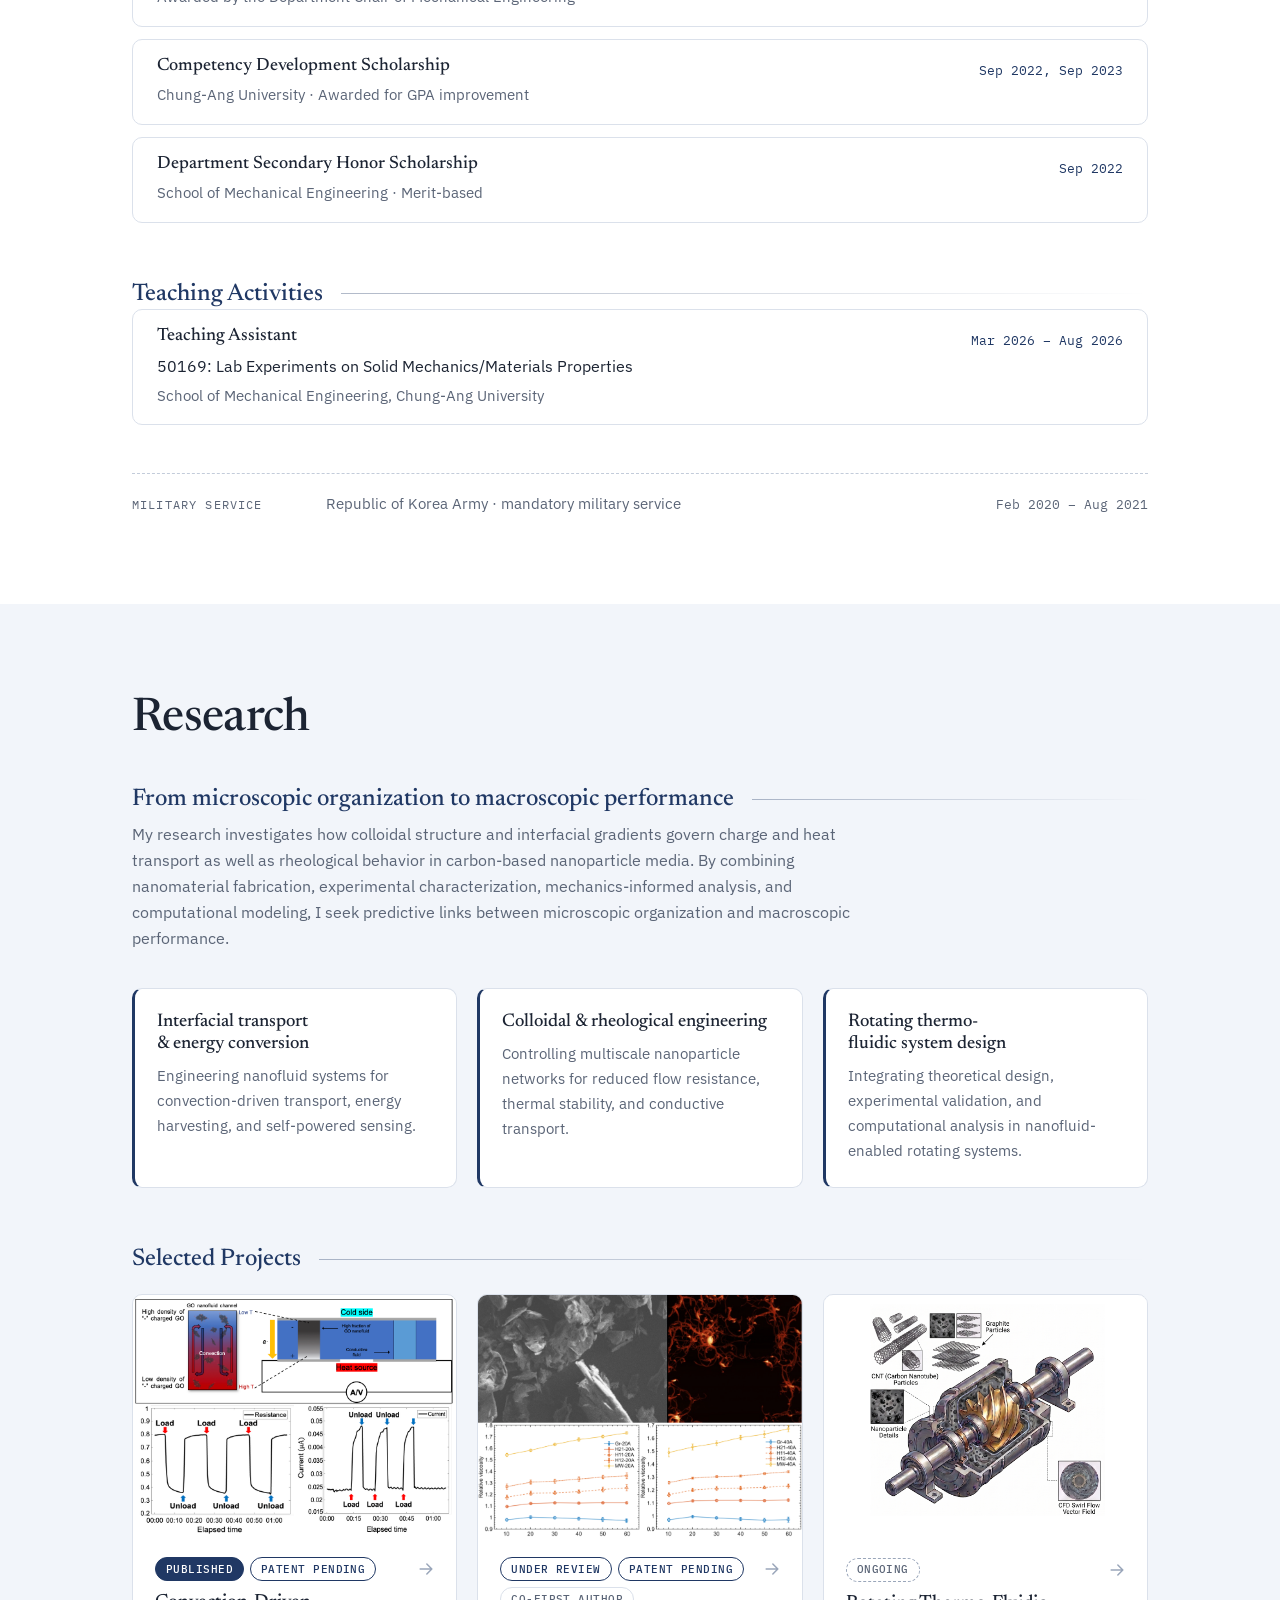
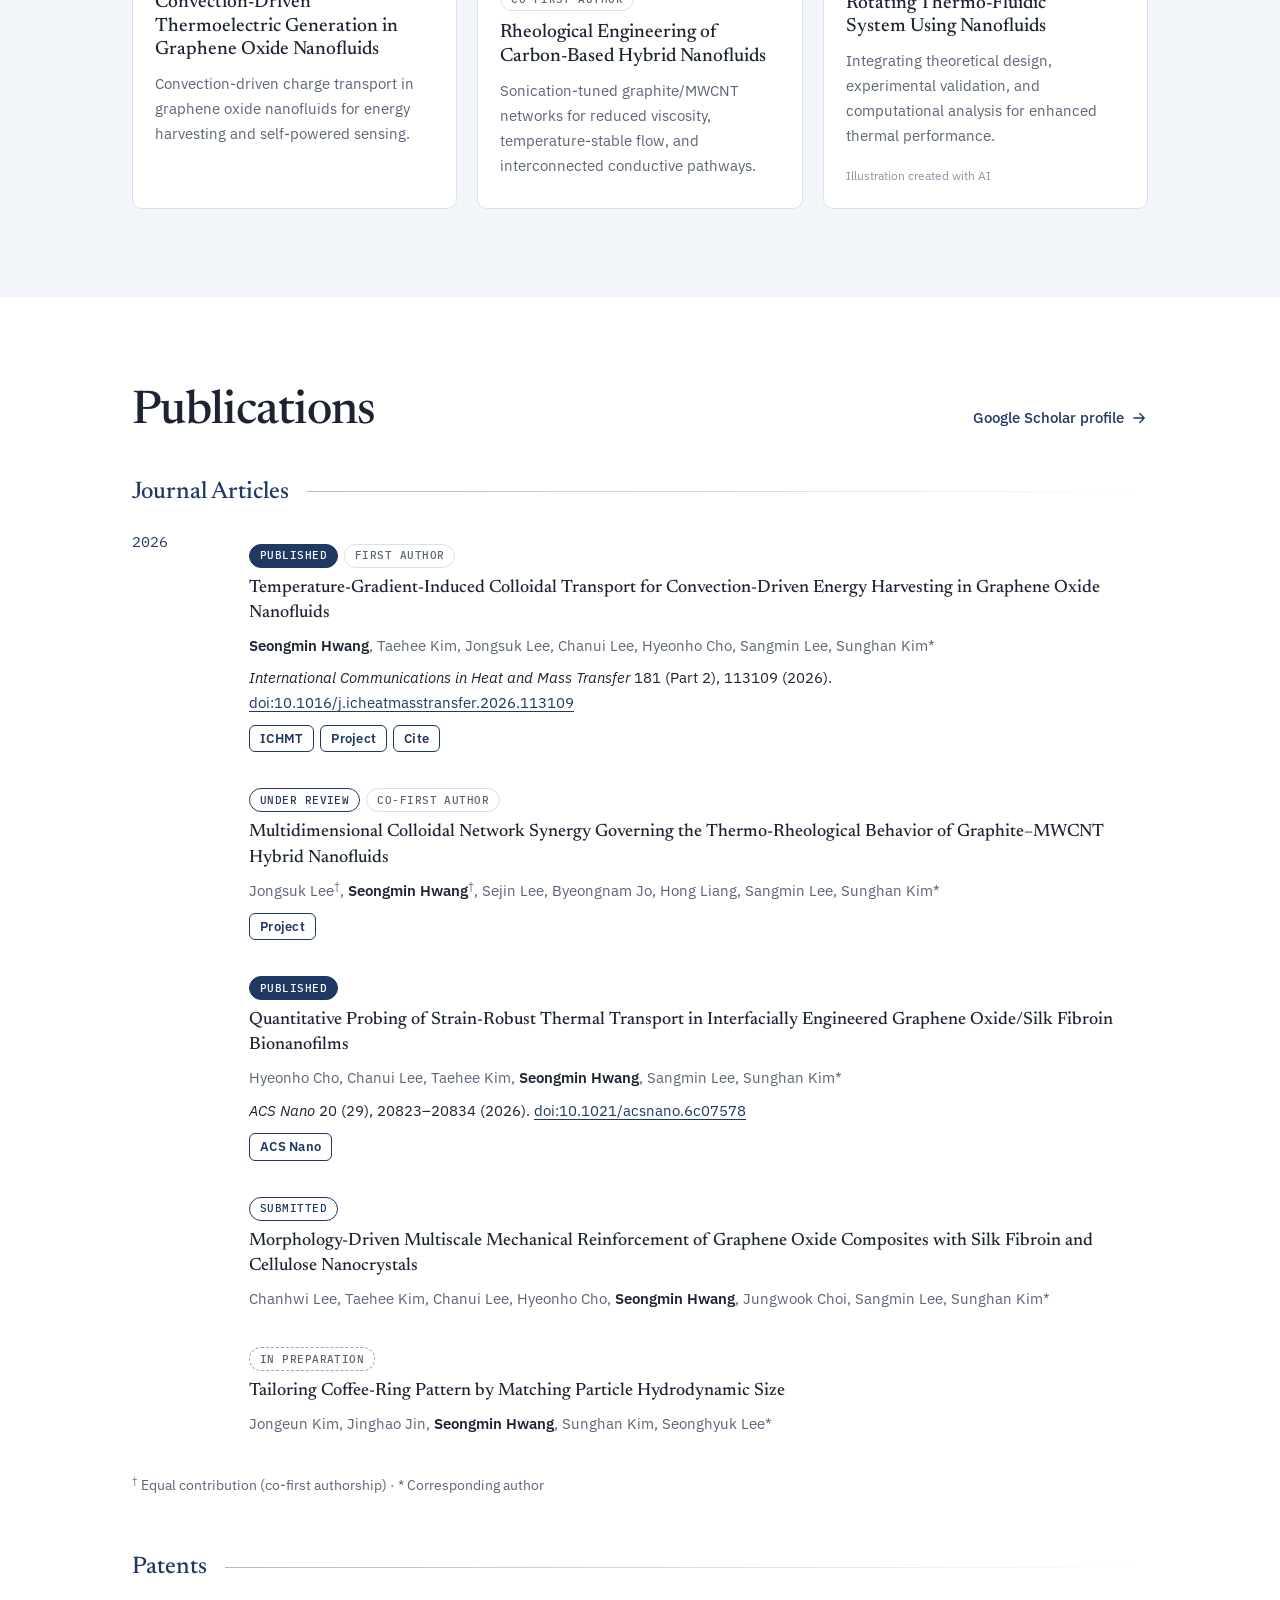
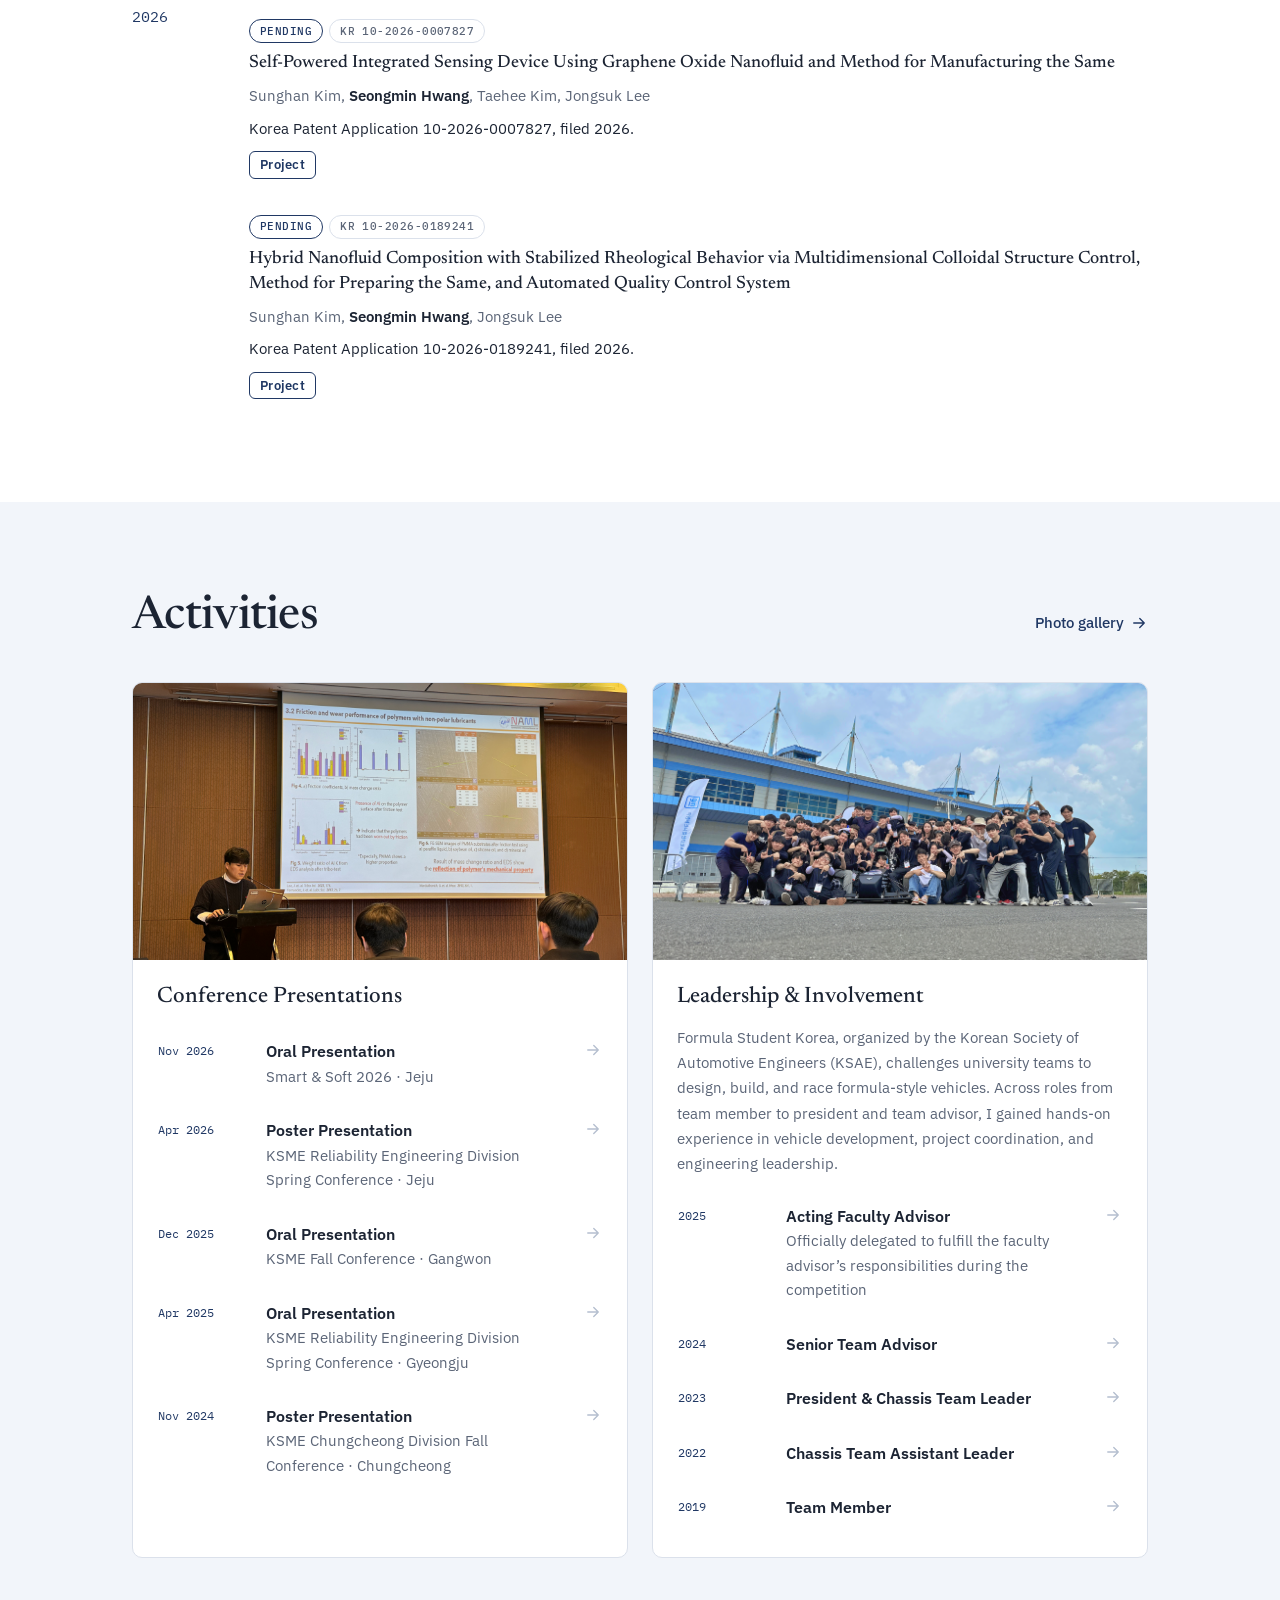
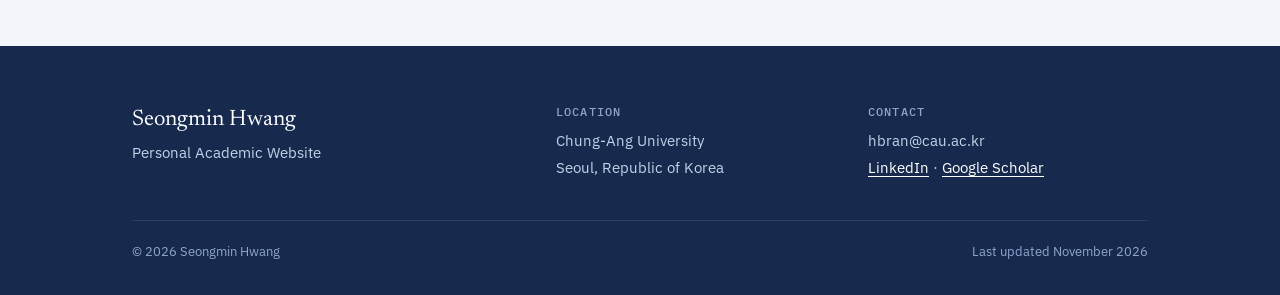
==== commit 84c5192a: "Update index.html" ====
--- a/index.html
+++ b/index.html
@@ -493,8 +493,8 @@
 				</div>
 				<div class="act-grid">
 					<article class="act">
-						<figure class="frame" data-label="images/activities/conference-cover.png">
-							<img src="images/activities/conference-cover.png" alt="Giving an oral presentation at a conference" onerror="this.remove()">
+						<figure class="frame" data-label="images/activities/conference-cover.jpg">
+							<img src="images/activities/conference-cover.jpg" alt="Giving an oral presentation at a conference" onerror="this.remove()">
 						</figure>
 						<div class="act-body">
 							<h3>Conference Presentations</h3>
@@ -553,8 +553,8 @@
 						</div>
 					</article>
 					<article class="act">
-						<figure class="frame" data-label="images/activities/fsk-cover.png">
-							<img src="images/activities/fsk-cover.png" alt="Formula Student team photo at the competition" onerror="this.remove()">
+						<figure class="frame" data-label="images/activities/fsk-cover.jpg">
+							<img src="images/activities/fsk-cover.jpg" alt="Formula Student team photo at the competition" onerror="this.remove()">
 						</figure>
 						<div class="act-body">
 							<h3>Leadership &amp; Involvement</h3>
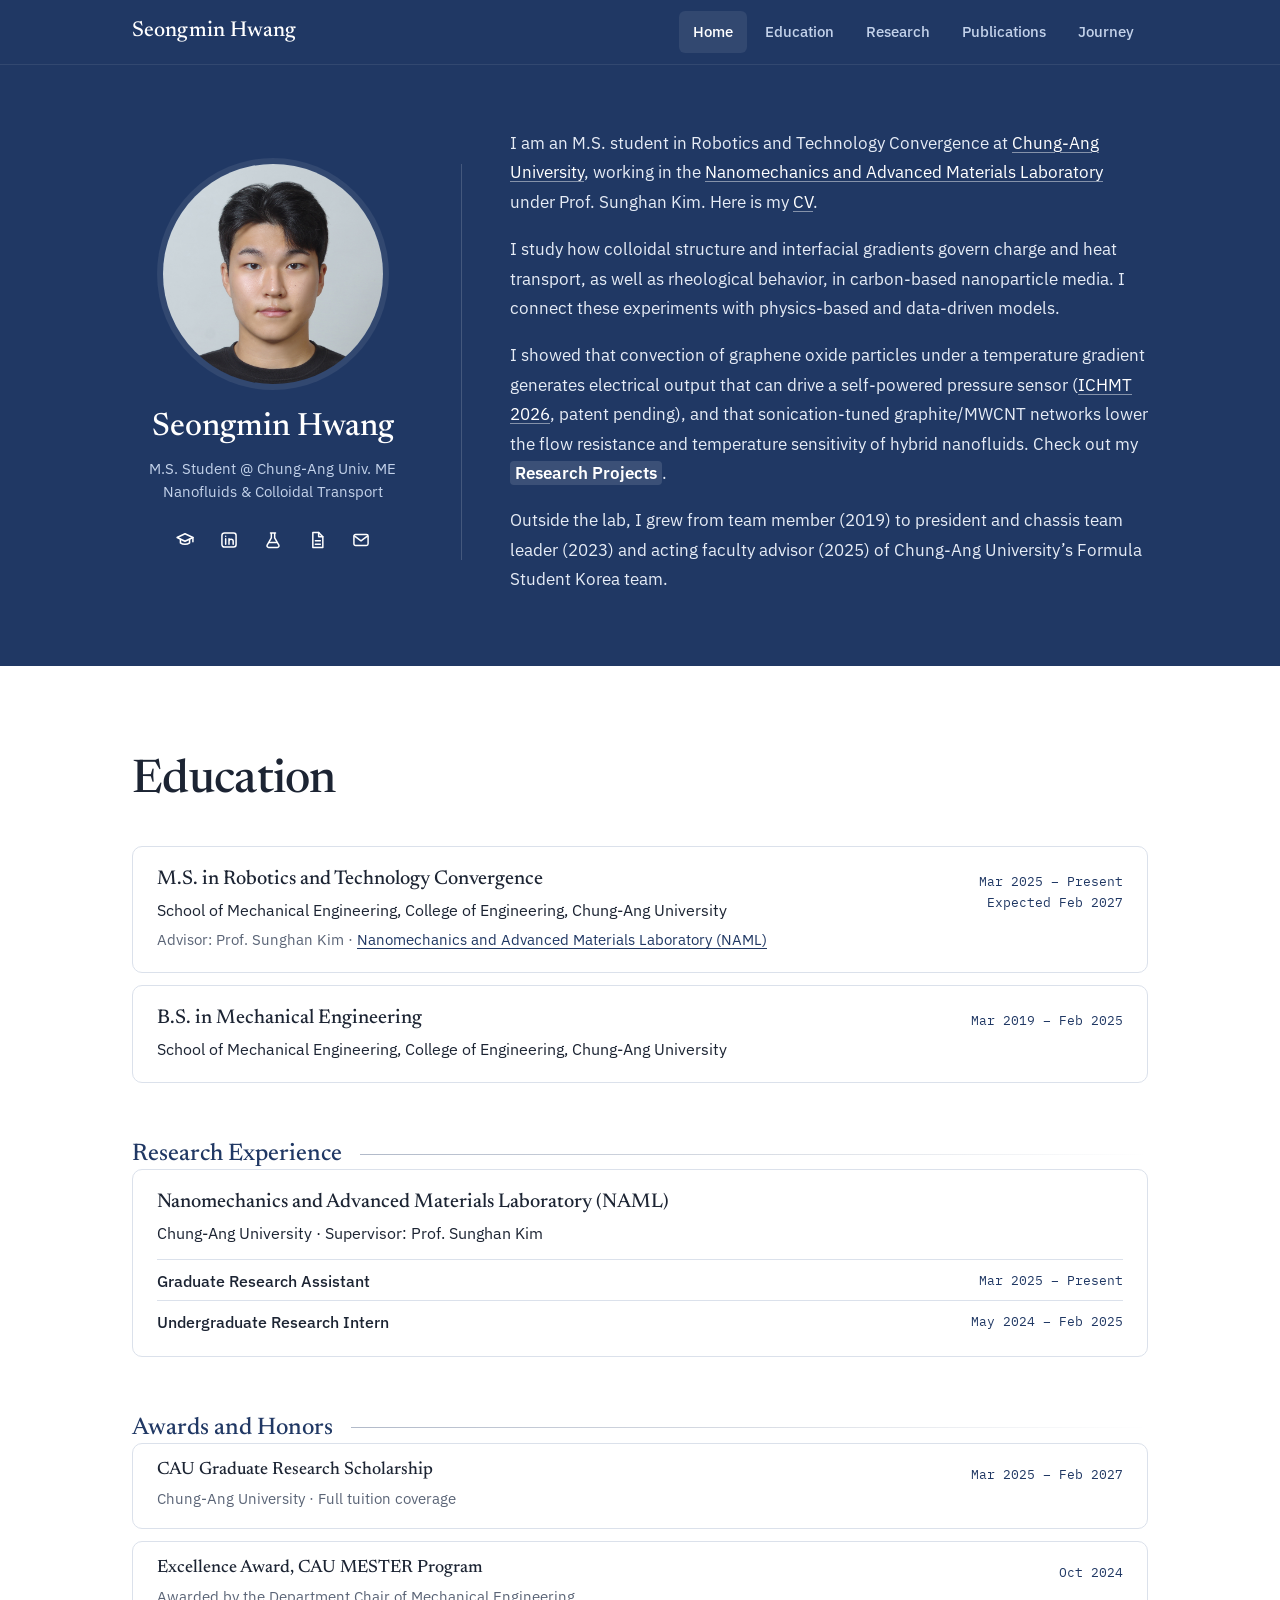
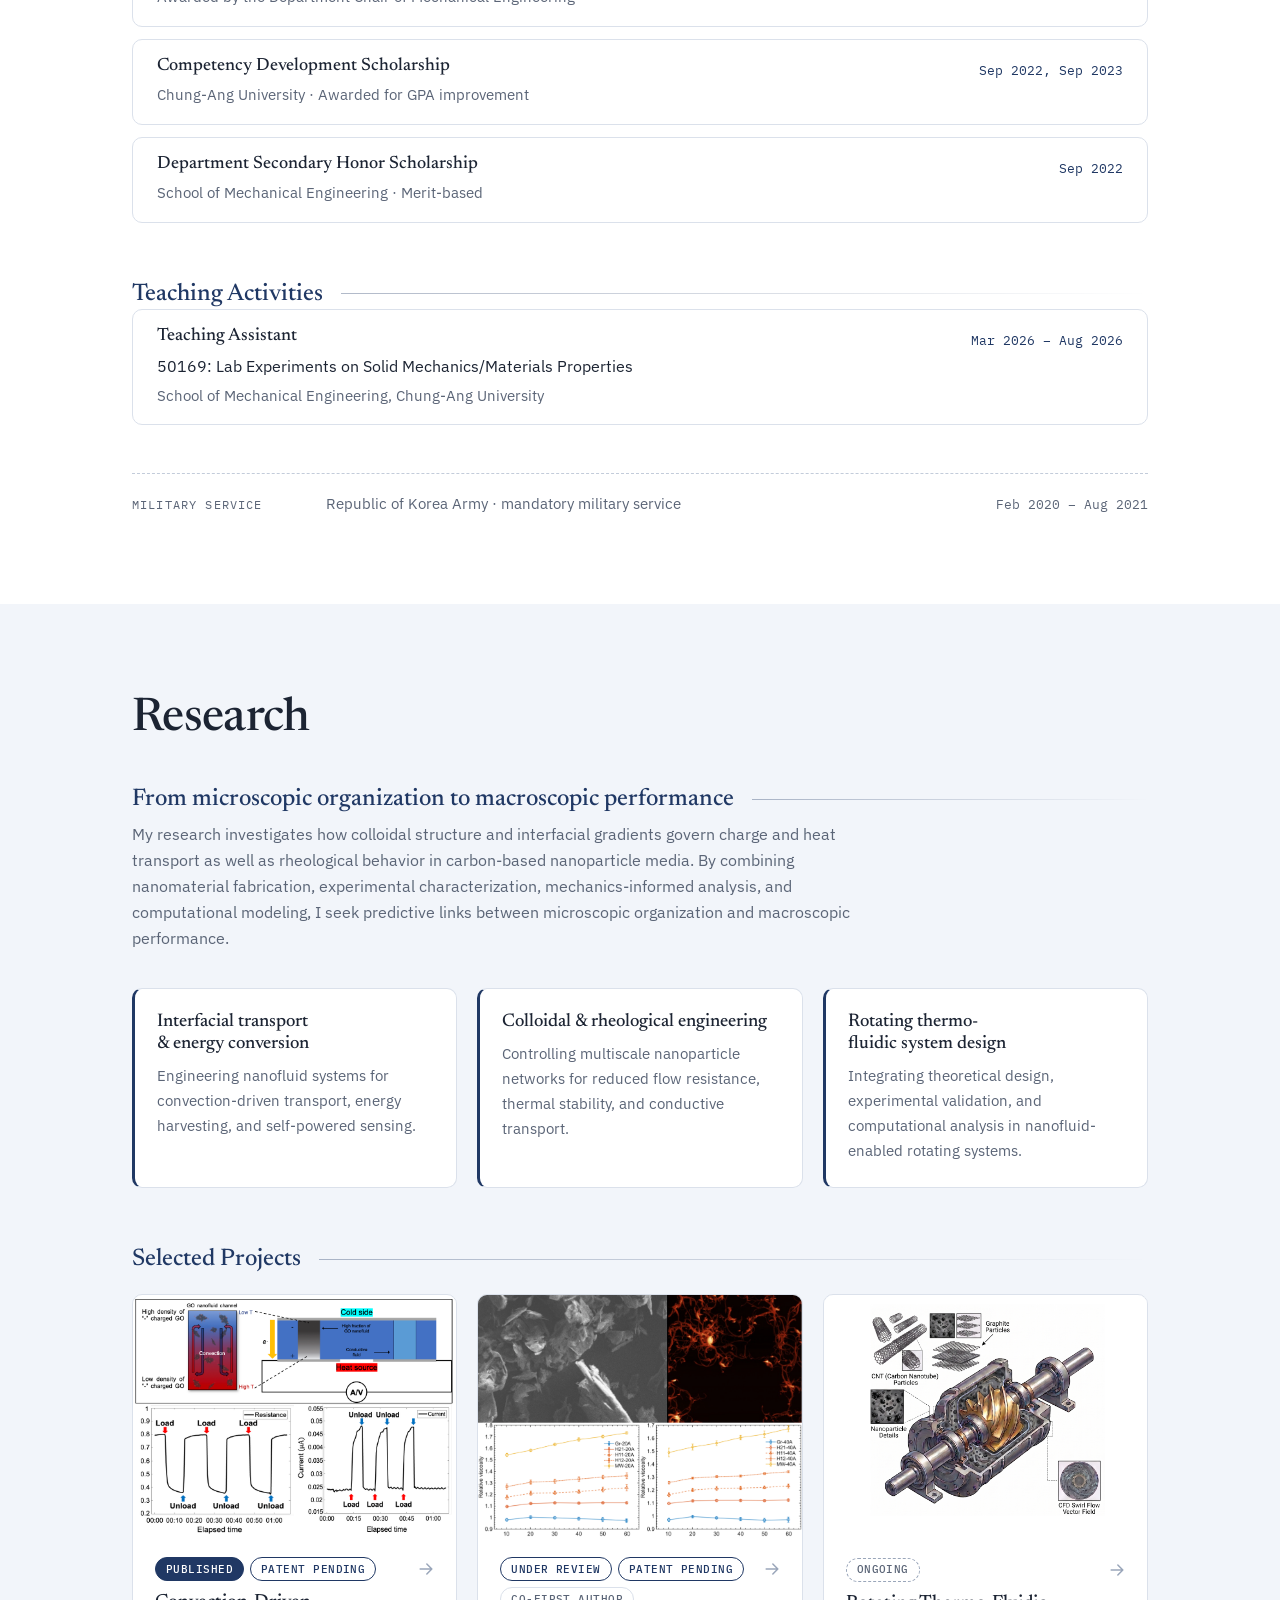
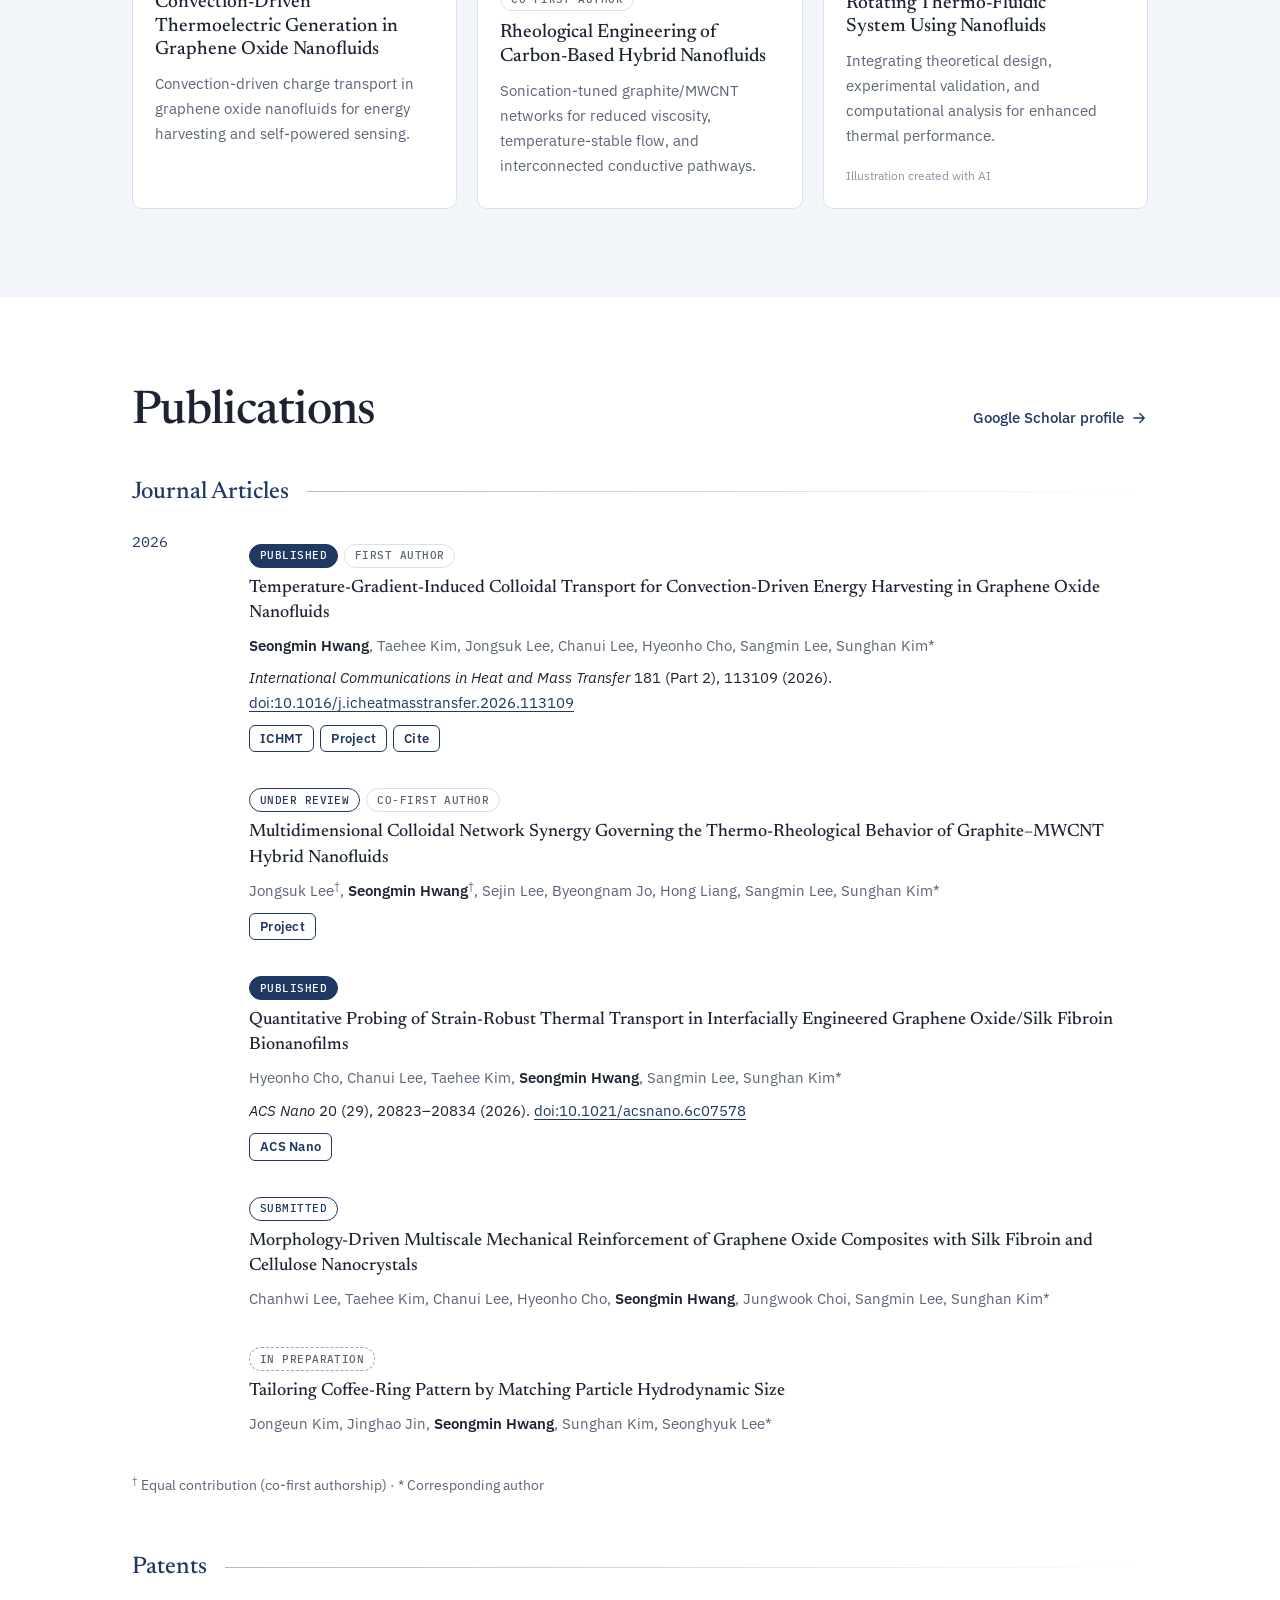
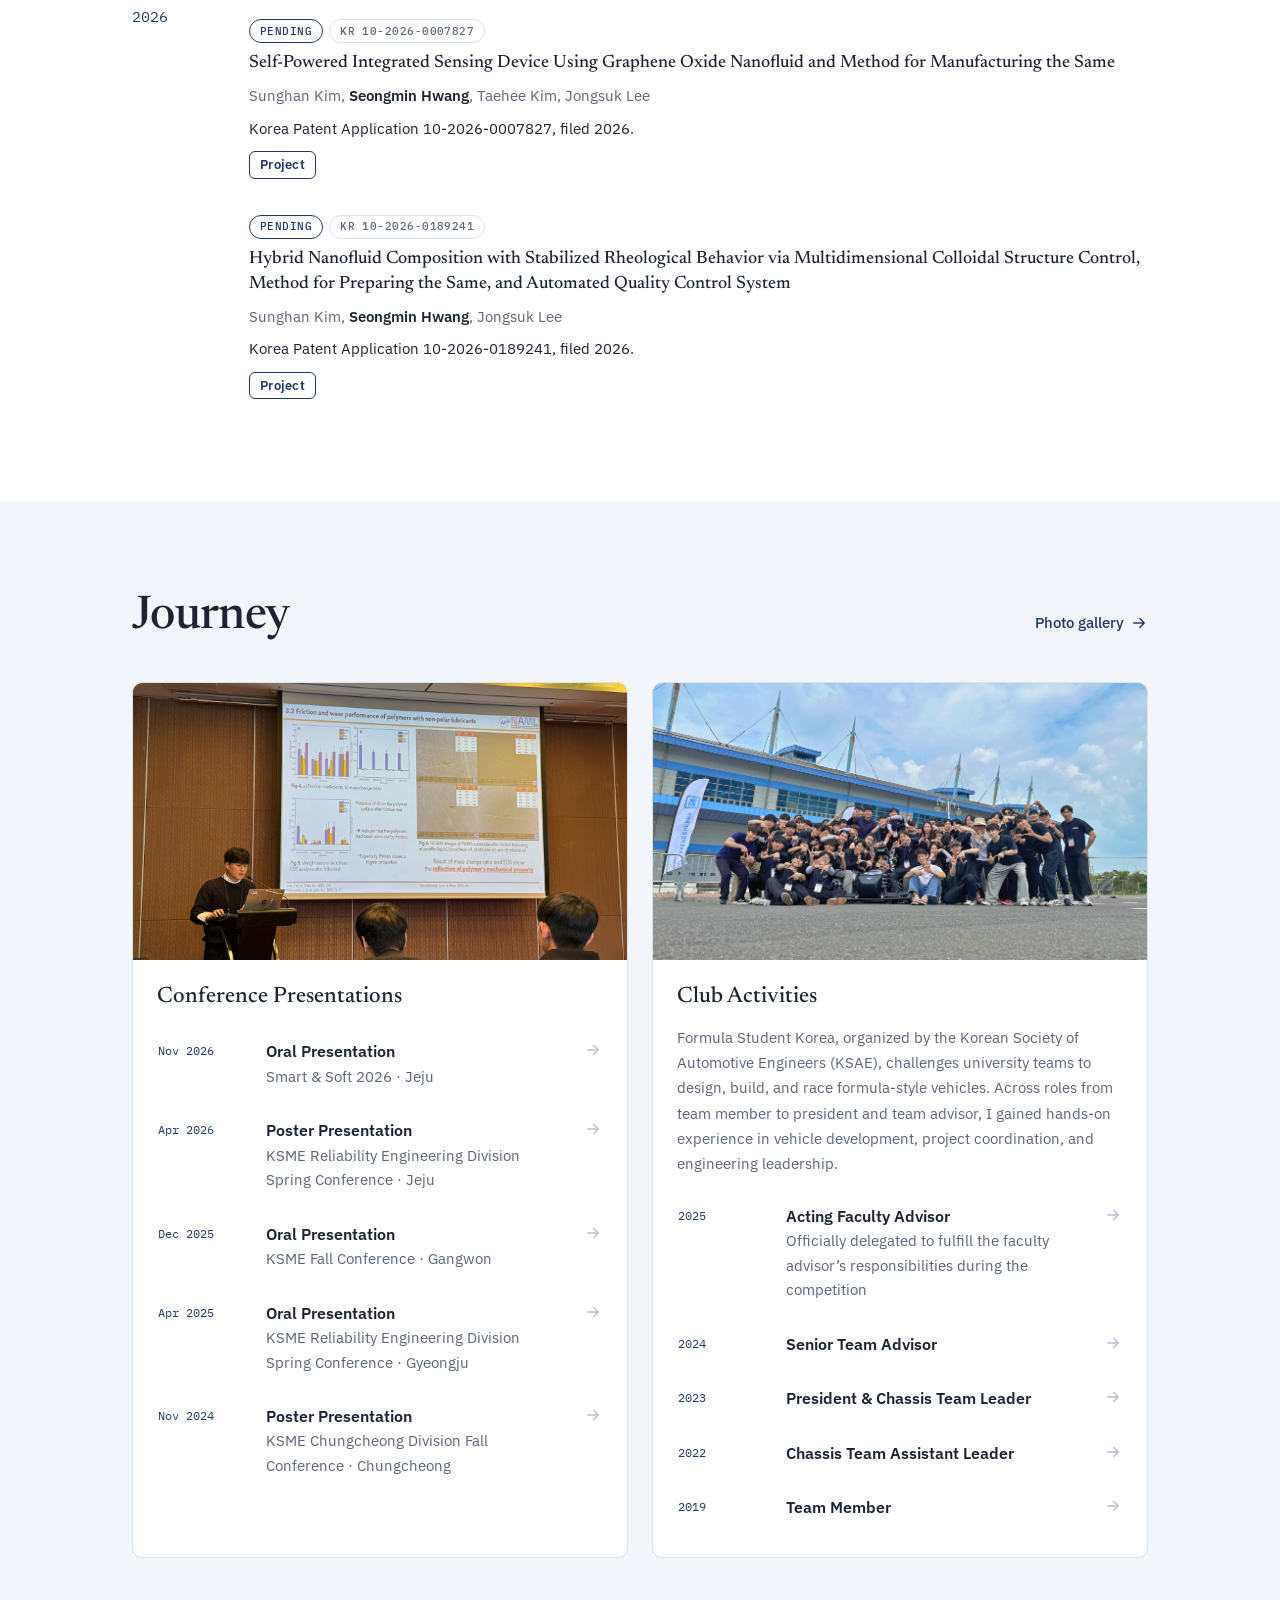
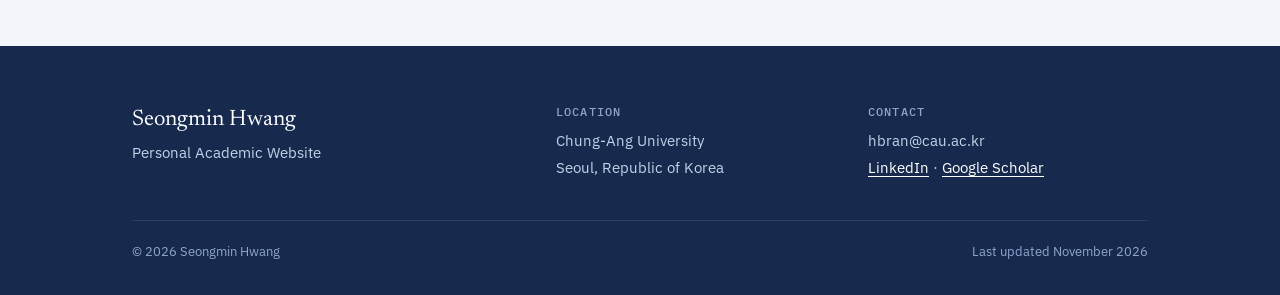
==== commit dfec4a5a: "Rename 'Activities' section to 'Journey' Updated section titles and IDs from 'Activities' to 'Journe" ====
--- a/index.html
+++ b/index.html
@@ -59,7 +59,7 @@
 				<a href="#education">Education</a>
 				<a href="#research">Research</a>
 				<a href="#publications">Publications</a>
-				<a href="#activities">Activities</a>
+				<a href="#journey">Journey</a>
 			</nav>
 		</div>
 	</header>
@@ -481,11 +481,11 @@
 			</div>
 		</section>
 
-		<!-- Activities -->
-		<section class="section wash" id="activities">
+		<!-- Journey -->
+		<section class="section wash" id="journey">
 			<div class="wrap">
 				<div class="section-head">
-					<h2>Activities</h2>
+					<h2>Journey</h2>
 					<a class="more" href="gallery.html">
 						Photo gallery
 						<svg class="i"><use href="#i-arrow"/></svg>
@@ -557,7 +557,7 @@
 							<img src="images/activities/fsk-cover.jpg" alt="Formula Student team photo at the competition" onerror="this.remove()">
 						</figure>
 						<div class="act-body">
-							<h3>Leadership &amp; Involvement</h3>
+							<h3>Club Activities</h3>
 							<p>
 								Formula Student Korea, organized by the Korean Society of Automotive Engineers (KSAE), challenges university teams to design, build, and race formula-style vehicles. Across roles from team member to president and team advisor, I gained hands-on experience in vehicle development, project coordination, and engineering leadership.
 							</p>
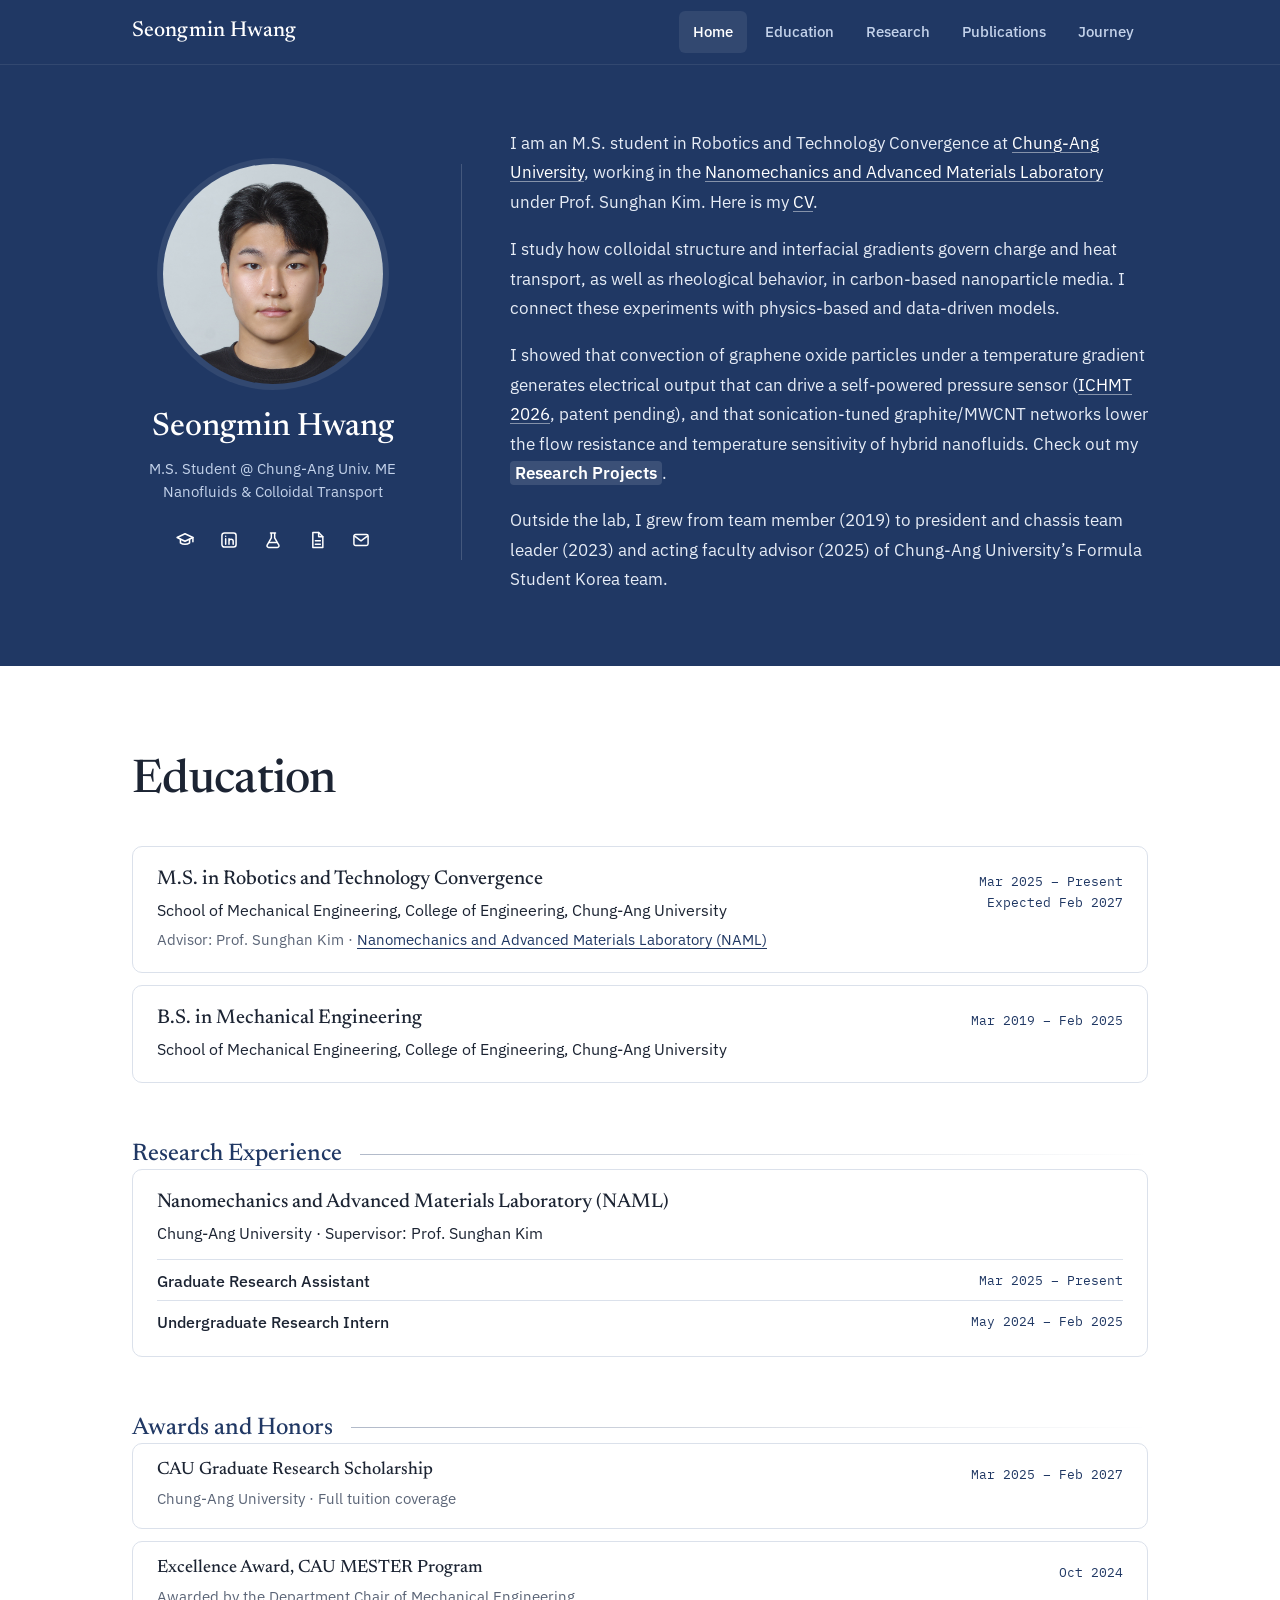
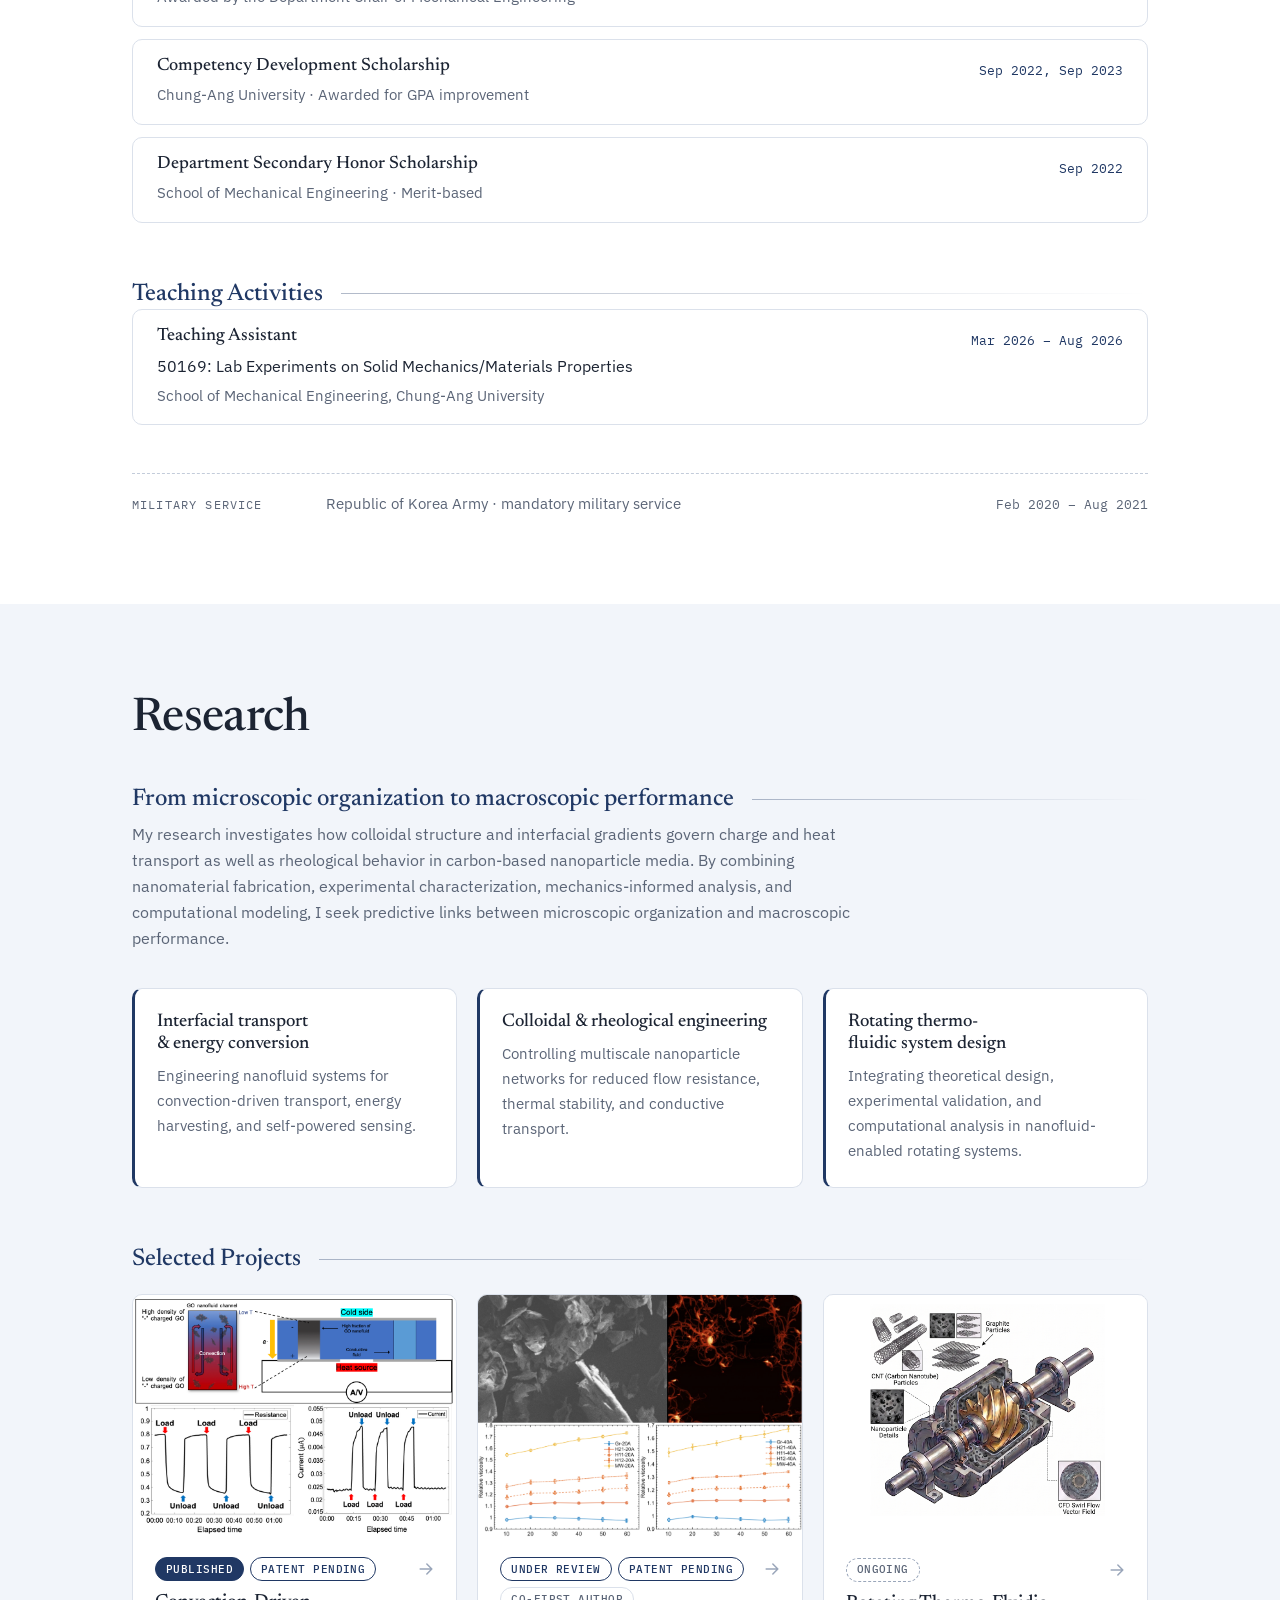
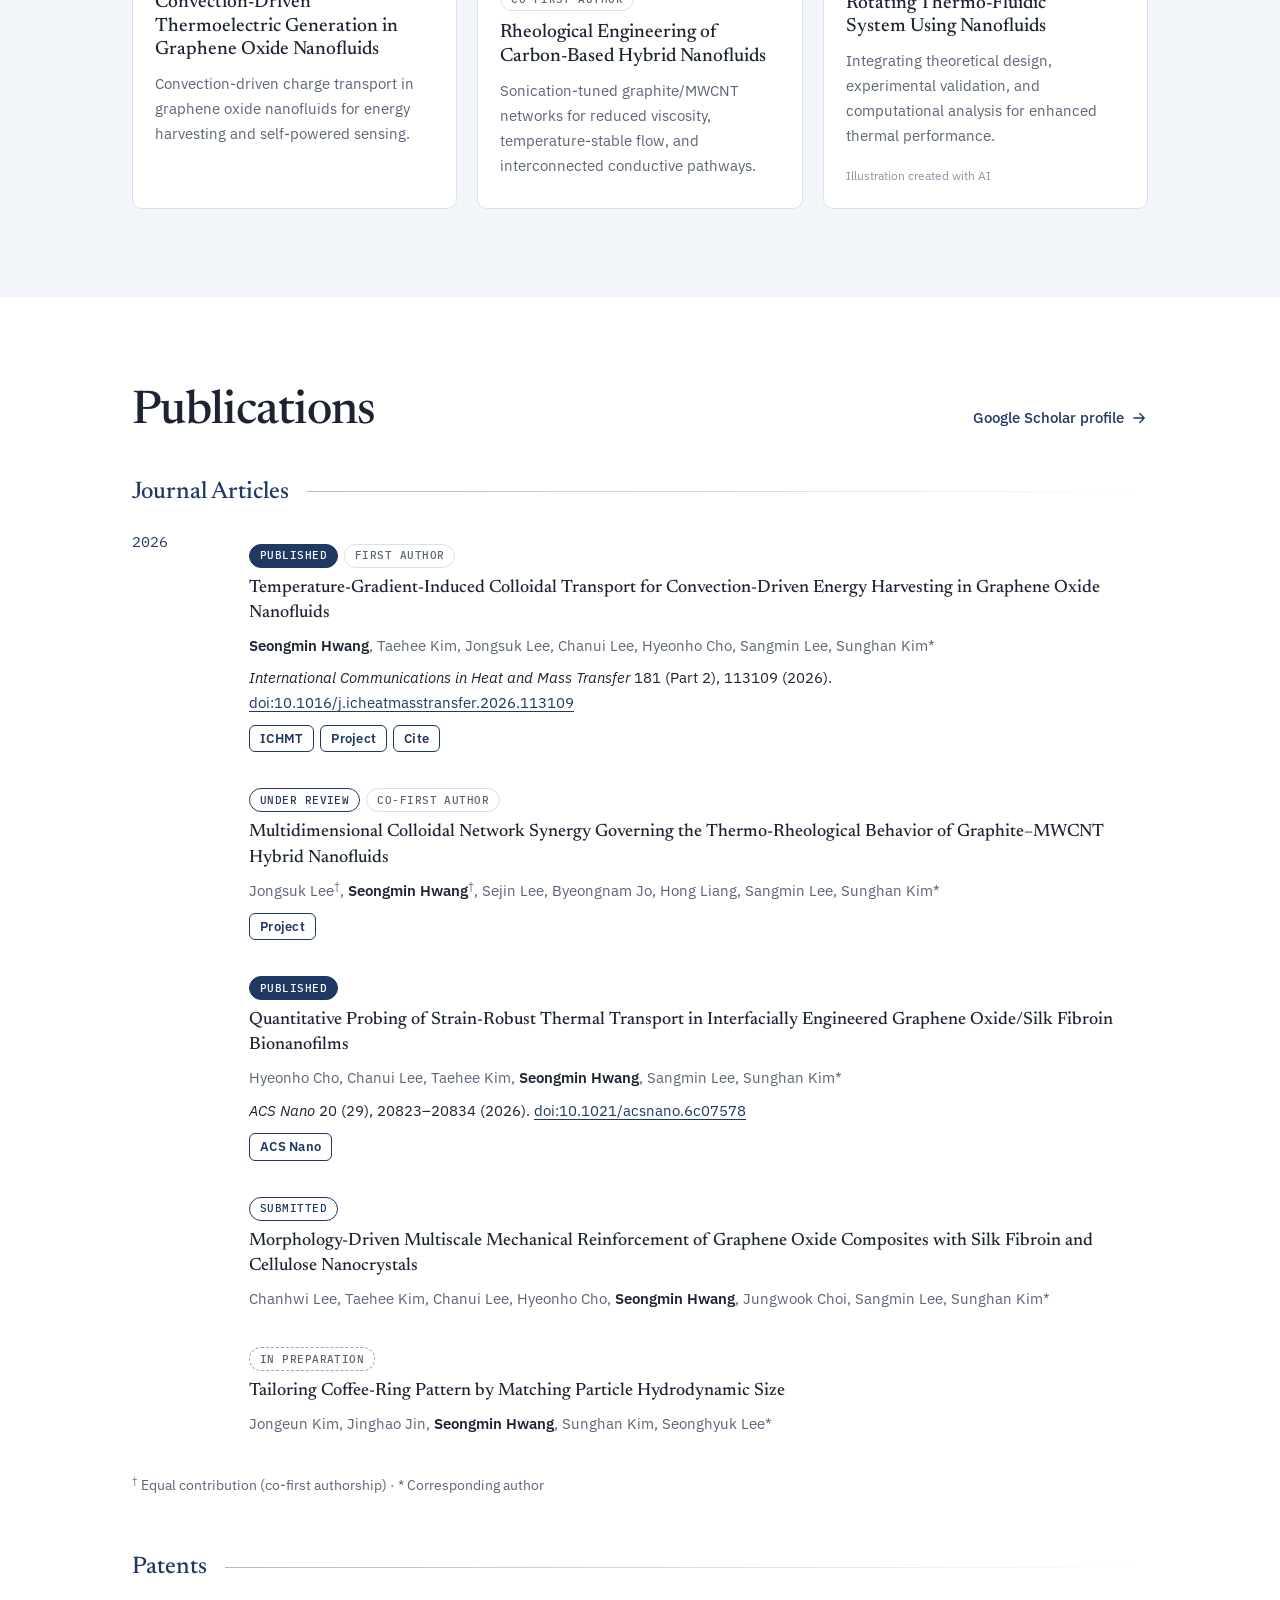
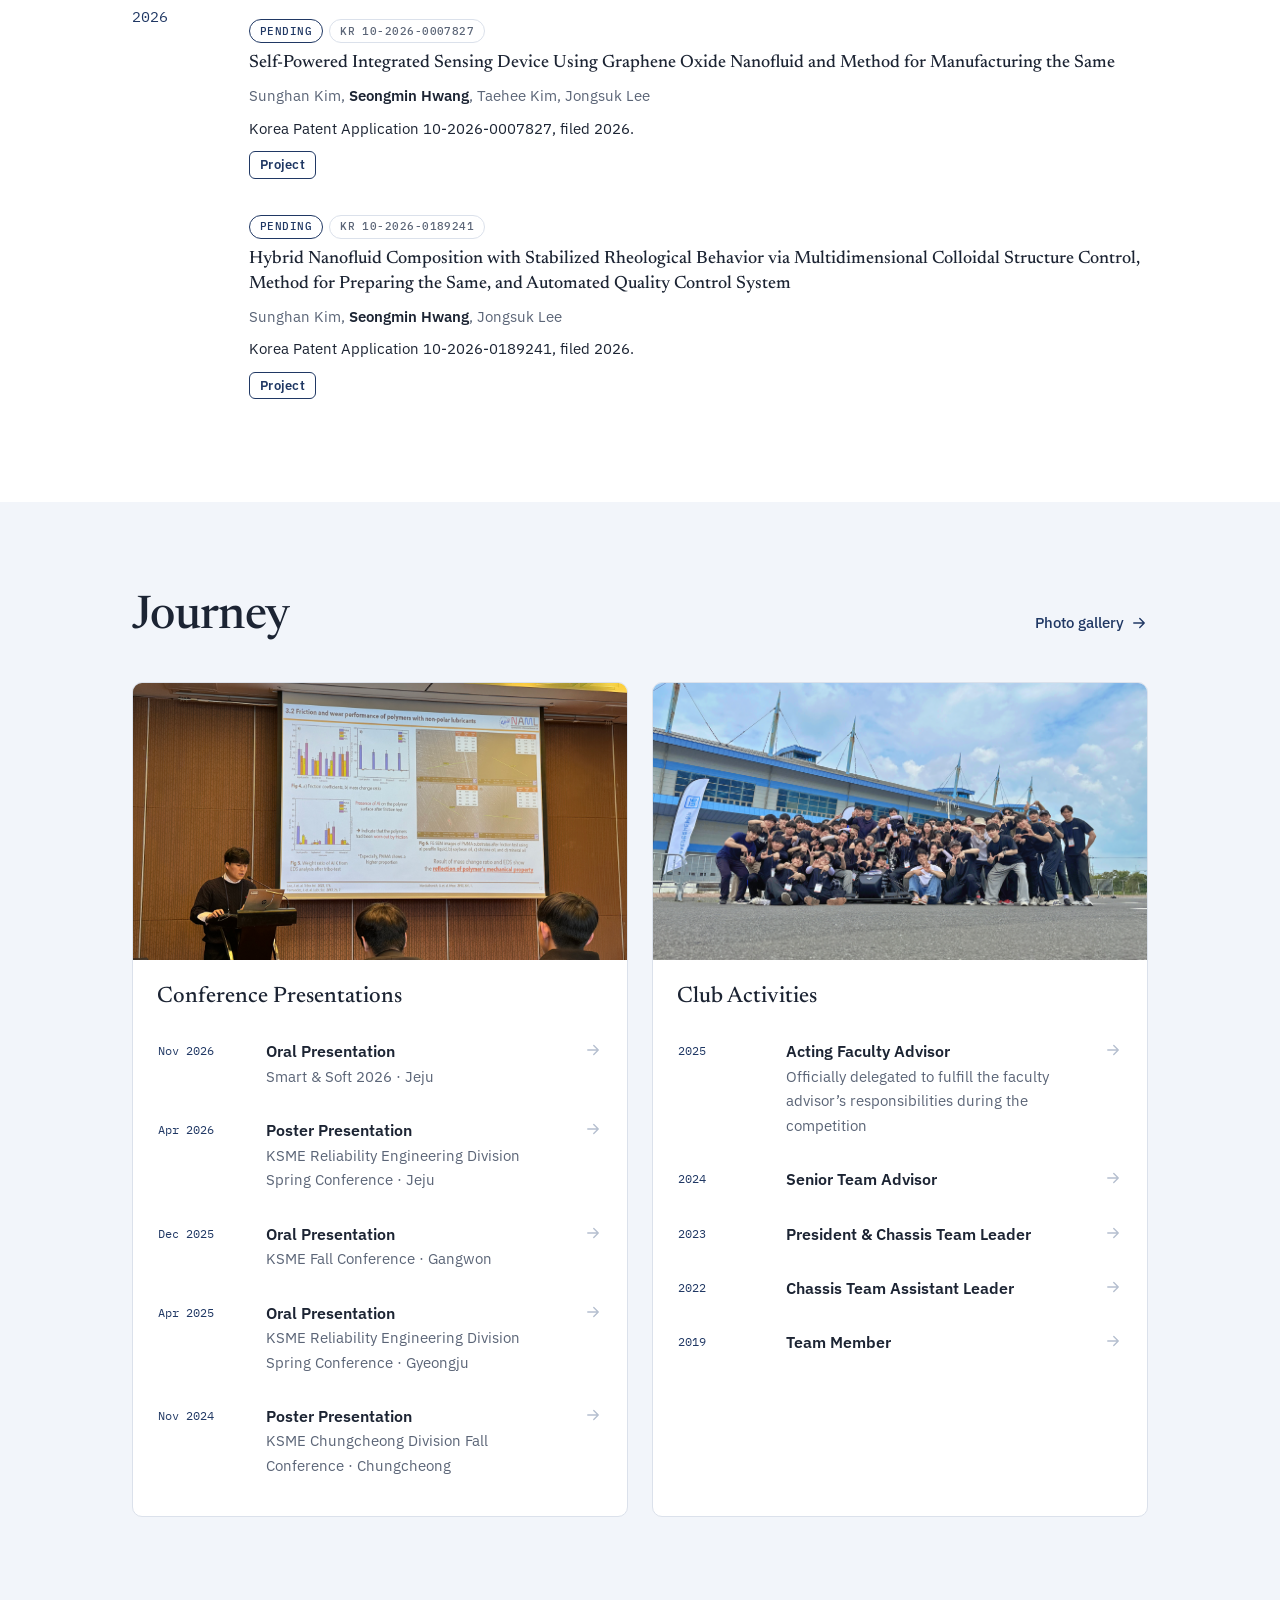
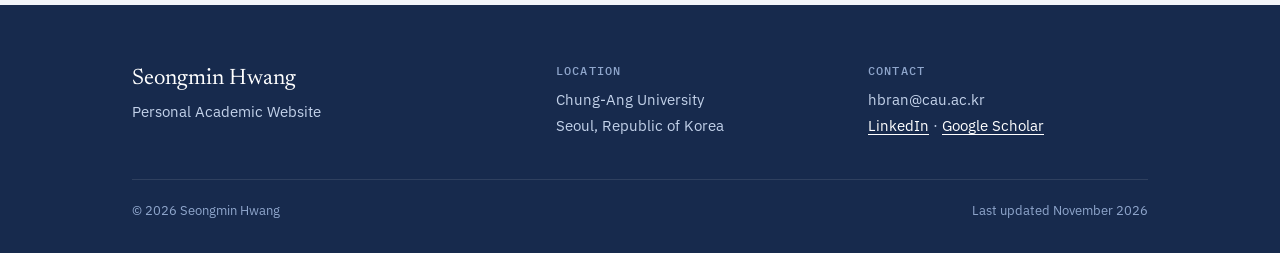
==== commit e8393053: "Update index.html" ====
--- a/index.html
+++ b/index.html
@@ -558,9 +558,6 @@
 						</figure>
 						<div class="act-body">
 							<h3>Club Activities</h3>
-							<p>
-								Formula Student Korea, organized by the Korean Society of Automotive Engineers (KSAE), challenges university teams to design, build, and race formula-style vehicles. Across roles from team member to president and team advisor, I gained hands-on experience in vehicle development, project coordination, and engineering leadership.
-							</p>
 							<ol class="timeline">
 								<li>
 									<a class="tl" href="gallery.html#formula-student">
